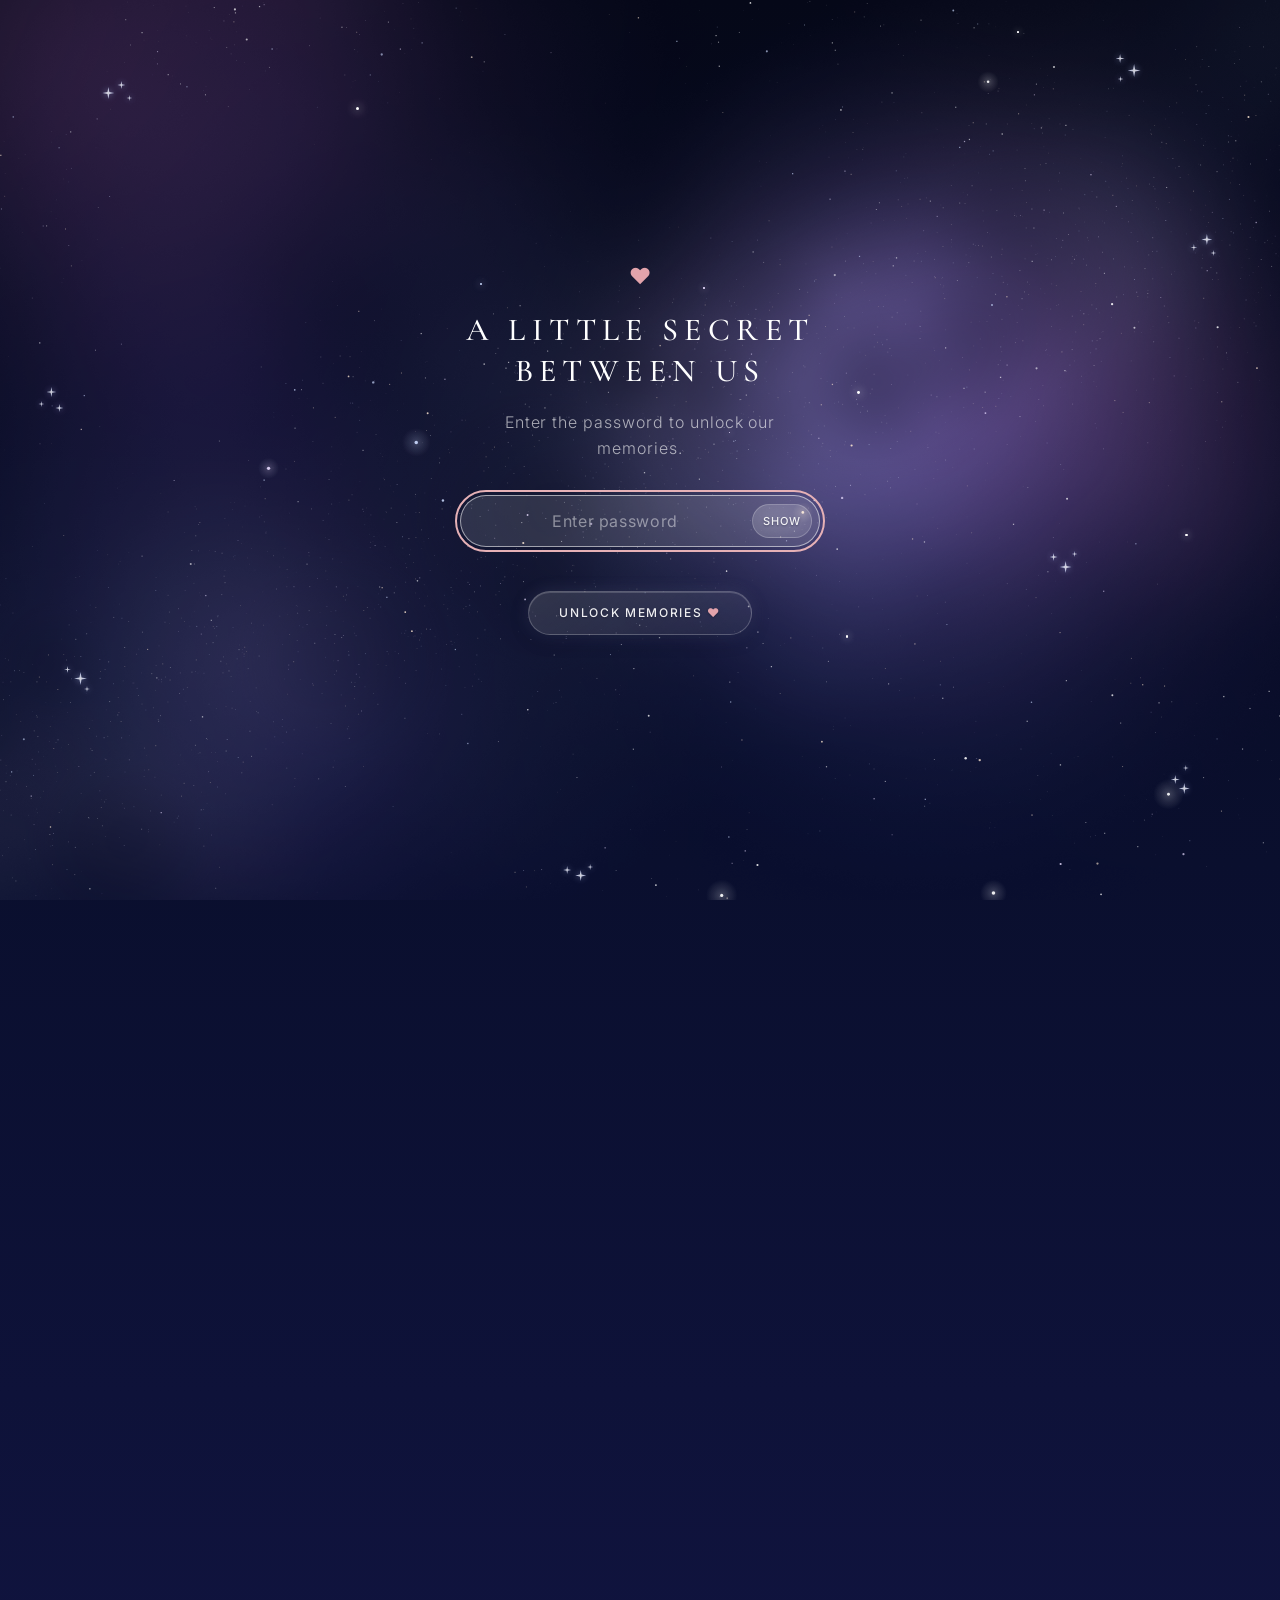
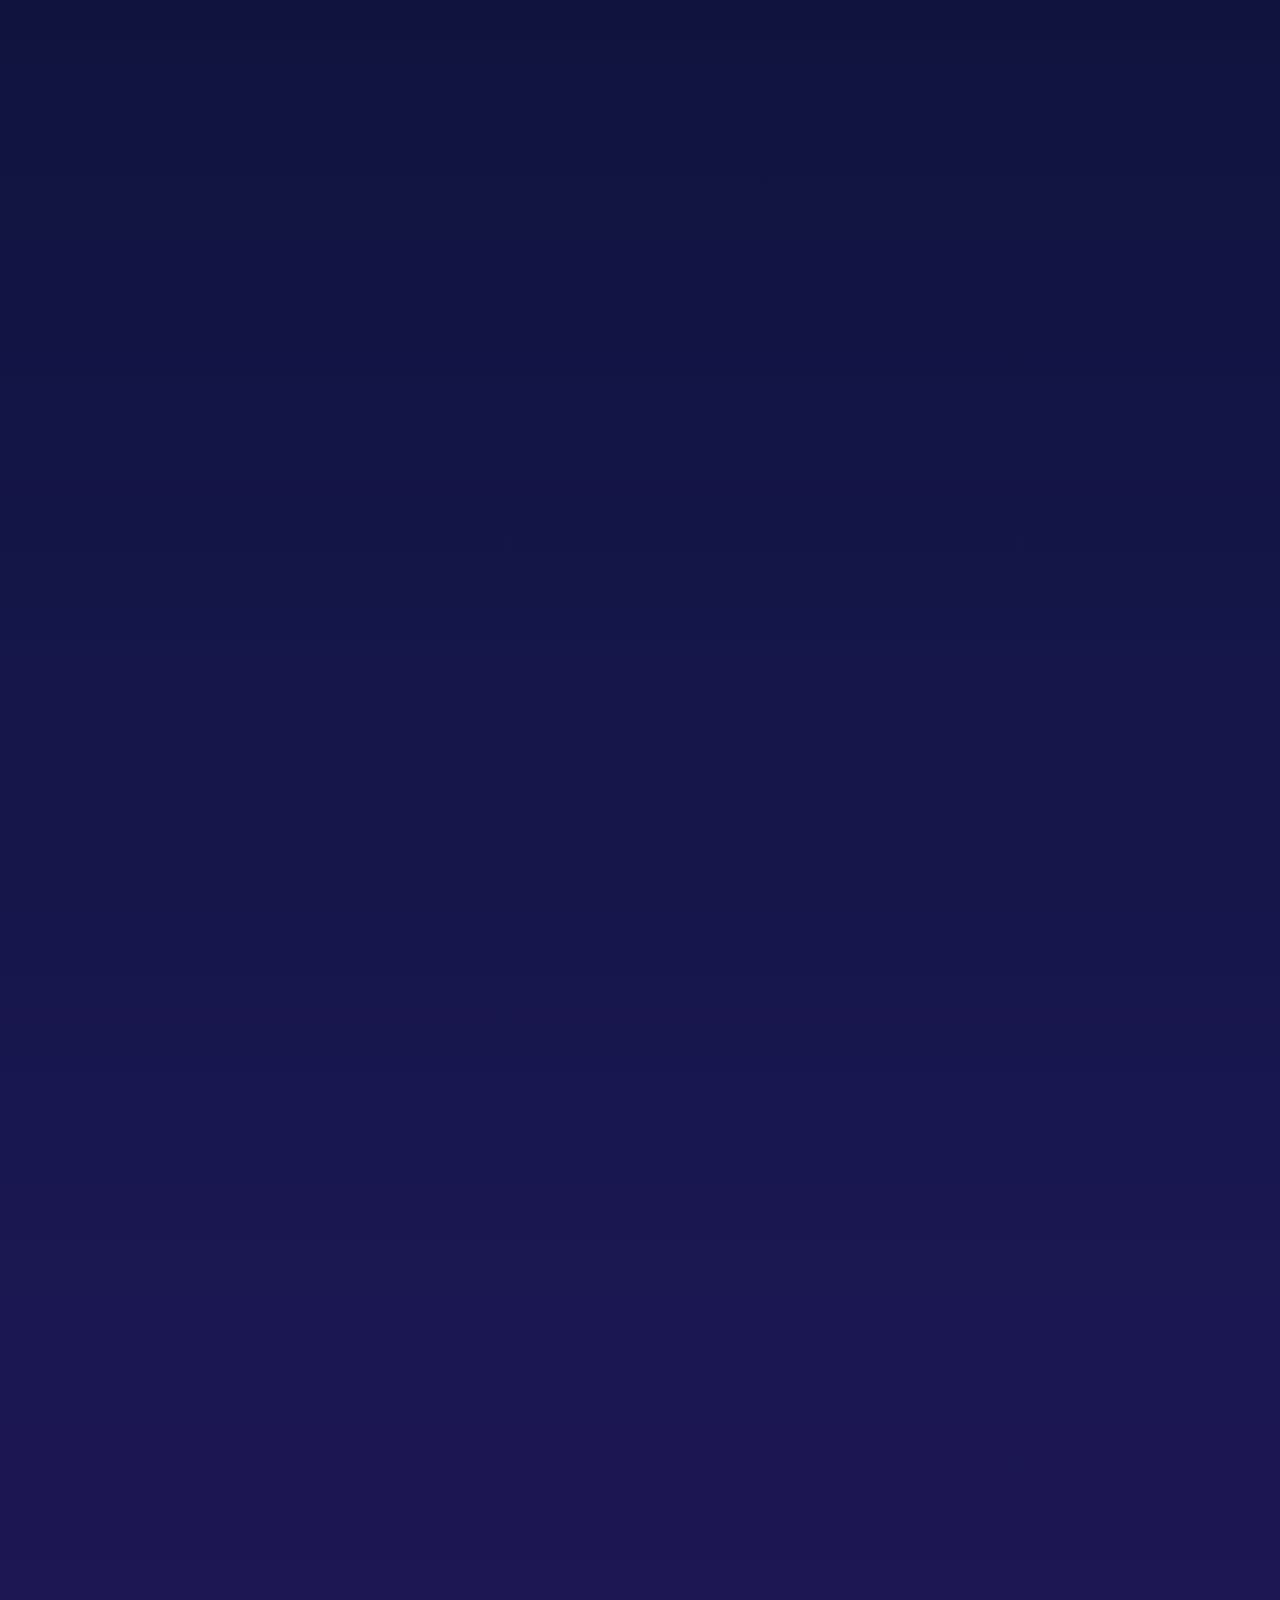
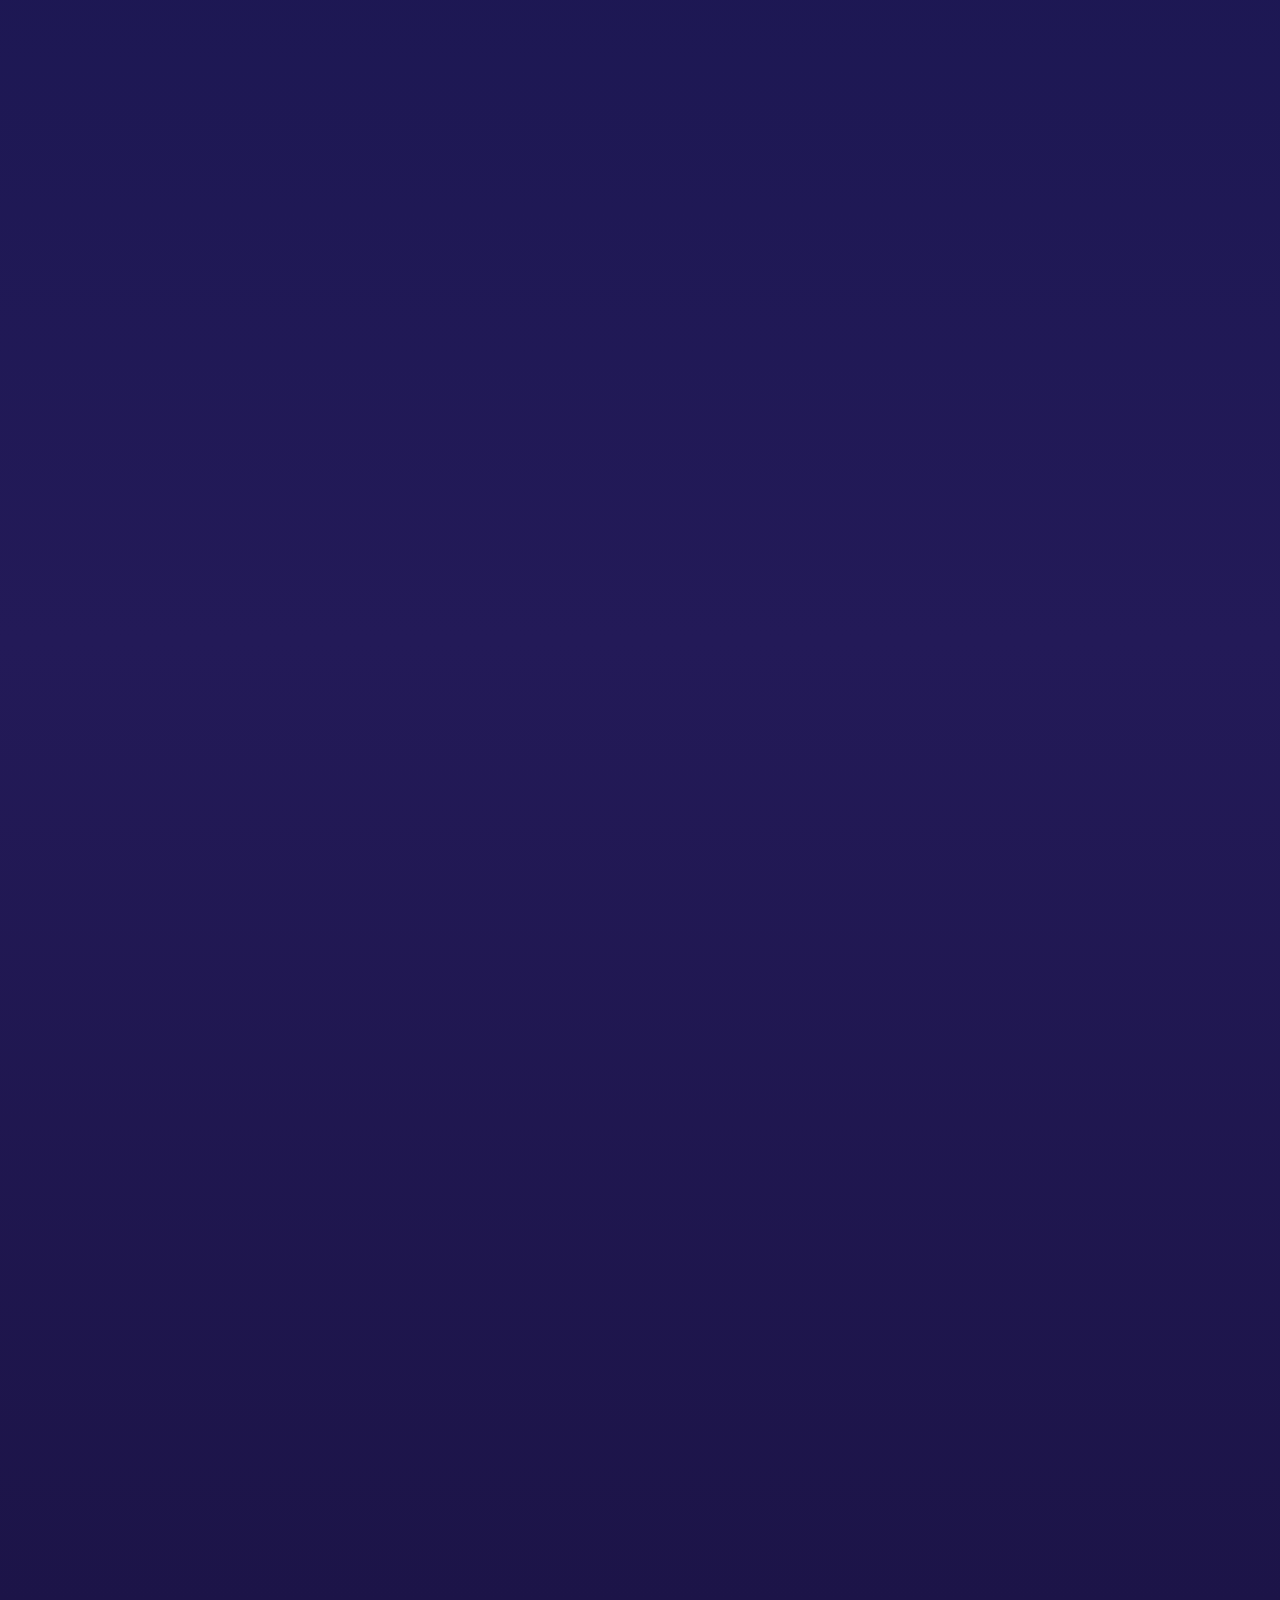
==== index.html @ a3898df2 "update touch" ====
﻿<!DOCTYPE html>
<html lang="en" class="no-scroll">
<head>
  <meta charset="UTF-8">
  <meta name="viewport" content="width=device-width, initial-scale=1.0, viewport-fit=cover">
  <meta name="theme-color" content="#101733">
  <script>
    // Decide before anything paints: a visitor who already unlocked in this browser session skips the gate.
    try { if (sessionStorage.getItem('birthdayUnlocked') !== 'true') document.documentElement.classList.add('locked'); }
    catch (e) { document.documentElement.classList.add('locked'); }
  </script>
  <title>For You, Pavithra</title>
  <link rel="icon" href="data:image/svg+xml,%3Csvg xmlns='http://www.w3.org/2000/svg' viewBox='0 0 32 32'%3E%3Ctext x='16' y='25' font-size='24' text-anchor='middle' fill='%23b5656b'%3E%E2%99%A5%3C/text%3E%3C/svg%3E">
  <link rel="preload" as="image" href="images/thumbs/Loader.jpg">
  <link rel="preconnect" href="https://fonts.googleapis.com">
  <link rel="preconnect" href="https://fonts.gstatic.com" crossorigin>
  <link rel="stylesheet" href="https://fonts.googleapis.com/css2?family=Cormorant+Garamond:wght@400;500;600&family=Inter:wght@300;400;500&display=swap">
  <link rel="stylesheet" href="css/style.css?v=20261008a">
  <noscript><style>.birthday-loader { display: none; } html.no-scroll { overflow: auto; }</style></noscript>
</head>
<body>

<div class="sky" aria-hidden="true"><canvas></canvas>
  <span class="sky-cluster" style="left:8%;top:9%;animation-delay:-0s"><i style="left:0px;top:6px;width:12px;height:12px;animation-delay:-0s"></i><i style="left:15px;top:0px;width:8px;height:8px;animation-delay:-3s"></i><i style="left:24px;top:14px;width:6px;height:6px;animation-delay:-6s"></i></span>
  <span class="sky-cluster" style="left:87%;top:6%;animation-delay:-3s"><i style="left:2px;top:0px;width:9px;height:9px;animation-delay:-3s"></i><i style="left:14px;top:10px;width:13px;height:13px;animation-delay:-6s"></i><i style="left:4px;top:22px;width:6px;height:6px;animation-delay:-9s"></i></span>
  <span class="sky-cluster" style="left:93%;top:26%;animation-delay:-5s"><i style="left:0px;top:10px;width:7px;height:7px;animation-delay:-5s"></i><i style="left:11px;top:0px;width:11px;height:11px;animation-delay:-8s"></i><i style="left:20px;top:16px;width:6px;height:6px;animation-delay:-11s"></i></span>
  <span class="sky-cluster" style="left:3%;top:43%;animation-delay:-2s"><i style="left:8px;top:0px;width:10px;height:10px;animation-delay:-2s"></i><i style="left:0px;top:14px;width:6px;height:6px;animation-delay:-5s"></i><i style="left:17px;top:17px;width:8px;height:8px;animation-delay:-8s"></i></span>
  <span class="sky-cluster" style="left:82%;top:61%;animation-delay:-6s"><i style="left:0px;top:4px;width:8px;height:8px;animation-delay:-6s"></i><i style="left:10px;top:12px;width:12px;height:12px;animation-delay:-9s"></i><i style="left:22px;top:2px;width:6px;height:6px;animation-delay:-12s"></i></span>
  <span class="sky-cluster" style="left:5%;top:74%;animation-delay:-4s"><i style="left:10px;top:6px;width:13px;height:13px;animation-delay:-4s"></i><i style="left:0px;top:0px;width:7px;height:7px;animation-delay:-7s"></i><i style="left:20px;top:20px;width:6px;height:6px;animation-delay:-10s"></i></span>
  <span class="sky-cluster" style="left:91%;top:85%;animation-delay:-1s"><i style="left:6px;top:10px;width:9px;height:9px;animation-delay:-1s"></i><i style="left:18px;top:0px;width:6px;height:6px;animation-delay:-4s"></i><i style="left:14px;top:18px;width:11px;height:11px;animation-delay:-7s"></i></span>
  <span class="sky-cluster" style="left:44%;top:96%;animation-delay:-7s"><i style="left:0px;top:2px;width:8px;height:8px;animation-delay:-7s"></i><i style="left:12px;top:6px;width:11px;height:11px;animation-delay:-10s"></i><i style="left:24px;top:0px;width:6px;height:6px;animation-delay:-13s"></i></span>
</div>

<div class="gate" id="gate">
  <form class="gate-form" id="gate-form" novalidate>
    <span class="heart gate-heart" aria-hidden="true">&#9829;</span>
    <h1>A little secret between us</h1>
    <p>Enter the password to unlock our memories.</p>
    <label class="gate-label" for="gate-input">Password</label>
    <div class="gate-field" id="gate-field">
      <input id="gate-input" type="password" placeholder="Enter password" autocomplete="off" autocapitalize="off" spellcheck="false" required>
      <button type="button" class="gate-toggle" id="gate-toggle" aria-pressed="false" aria-label="Show password">Show</button>
    </div>
    <p class="gate-error" id="gate-error" role="alert"></p>
    <button type="submit" class="gate-btn" id="gate-btn">Unlock Memories <span class="heart" aria-hidden="true">&#9829;</span></button>
  </form>
</div>

<div class="birthday-loader" aria-hidden="true">
  <div class="birthday-loader-stage">
    <img class="birthday-loader-image" src="images/thumbs/Loader.jpg" alt="" width="700" height="700" draggable="false">
    <svg class="birthday-loader-ring" viewBox="0 0 400 400" focusable="false">
      <defs>
        <path id="birthday-loader-circle" d="M 50,200 a 150,150 0 1,1 300,0 a 150,150 0 1,1 -300,0"/>
      </defs>
      <text class="birthday-loader-text">
        <textPath href="#birthday-loader-circle" textLength="934" lengthAdjust="spacing">GovindaRajan <tspan>&#9829;</tspan> Pavithra <tspan>&#9829;</tspan> GovindaRajan <tspan>&#9829;</tspan> Pavithra <tspan>&#9829;</tspan> </textPath>
      </text>
    </svg>
  </div>
</div>
<header class="hero">
  <span class="heart" aria-hidden="true">&#9829;</span>
  <h1>For you, Pavithra</h1>
  <p>A little collection of memories of you.</p>
  <a class="hero-btn" href="#gallery">View Memories</a>
</header>

<main id="gallery" class="gallery">
  <div class="gallery-intro">
    <h2>Memories <span class="heart" aria-hidden="true">&#9829;</span></h2>
    <p>A hundred little moments</p>
    <span class="gallery-count"><span id="gallery-count">100</span> memories</span>
    <div class="gallery-filter" role="group" aria-label="Show memories">
      <button type="button" class="filter-btn" data-filter="all" aria-pressed="true">All Memories</button>
      <button type="button" class="filter-btn" data-filter="fav" aria-pressed="false"><span class="heart" aria-hidden="true">&#9829;</span> Favorites (<span id="fav-count">0</span>)</button>
    </div>
  </div>
  <div id="photos"></div>
  <p class="gallery-empty" id="gallery-empty" hidden>No favorites yet. Tap the &#9825; on any photo to keep it here.</p>
  <p id="message" hidden></p>
</main>

<div class="complete" id="complete" aria-label="All memories seen" hidden><span id="complete-count">100</span> <i aria-hidden="true">/</i> <span id="complete-total">100</span></div>

<section class="closing" id="closing" hidden>
  <p class="closing-big">That's <span id="total-count">100</span> memories.</p>
  <p class="closing-soft">But honestly&hellip;</p>
  <p class="closing-text">These are only <span id="total-count-2">100</span> moments out of countless reasons why you mean so much to me.</p>
  <p class="closing-heart heart" aria-hidden="true">&#9829;</p>
  <p class="closing-wish">Happy 20th Birthday, Pavithra.</p>
  <p class="closing-sign">&mdash; Govind</p>
</section>

<div id="lightbox" role="dialog" aria-modal="true" aria-label="Photo viewer" hidden>
  <button type="button" class="lb-btn lb-close" id="lb-close" aria-label="Close viewer">&times;</button>
  <button type="button" class="lb-btn lb-fav" id="lb-fav" aria-pressed="false" aria-label="Add to favorites">&#9825;</button>

  <div class="lb-stage" id="lb-stage">
    <div class="lb-frame" id="lb-frame"><img id="lb-img" alt="" draggable="false"></div>
  </div>
  <div class="lb-bottom">
    <p class="lb-caption" id="lb-caption" hidden></p>
    <div class="lb-ratios glass" id="lb-ratios" role="group" aria-label="Crop shape"></div>
    <div class="lb-bar glass">
      <button type="button" class="lb-nav" id="lb-prev" aria-label="Previous photo">&#8249;</button>
      <p class="lb-count" id="lb-count" aria-live="polite"></p>
      <button type="button" class="lb-nav" id="lb-next" aria-label="Next photo">&#8250;</button>
    </div>
  </div>
</div>

<script src="js/sky.js?v=20261008a"></script>
<script src="js/gate.js?v=20261008a"></script>
<script src="js/script.js?v=20261008a"></script>
<script src="js/ripple.js?v=20261009a"></script>
</body>
</html>
---- css/style.css ----
:root {
  --bg: #faf7f2;
  --paper: #fffdf9;
  --sand: #f5efe8;
  --ink: #2b2623;
  --soft: #6f655d;
  --rose: #b5656b;
  --placeholder: #ebe4da;
  --glass: rgba(255, 255, 255, 0.06);
  --glass-edge: rgba(255, 255, 255, 0.13);
  --blur: 20px;
  --serif: 'Cormorant Garamond', 'Iowan Old Style', Georgia, serif;
  --sans: 'Inter', system-ui, -apple-system, 'Segoe UI', Roboto, sans-serif;
  --pad: 20px;
}

html {
  min-height: 100%;
  overflow-y: scroll; /* always reserve the scrollbar so the layout width never jumps */
  scroll-behavior: smooth;
}

/* Night sky: the page itself runs from deep navy through indigo into dark purple, top to bottom,
   slightly lighter around the gallery. The body background is passed to the page canvas, so it
   spans the whole scroll height, however long the page grows, and nothing covers it. The stars and nebulae are drawn by js/sky.js onto .sky, fixed behind it all. */
body {
  margin: 0;
  min-height: 100vh;
  background: linear-gradient(180deg,
    #050818 0%, #0a0f2e 18%, #121544 40%, #1b1752 62%,
    #231a58 80%, #1c1448 100%);
  color: var(--ink);
  font-family: var(--sans);
}

.sky {
  position: fixed;
  top: 0;
  left: 0;
  z-index: -1;
  overflow: hidden;
  pointer-events: none;
}

.sky canvas {
  display: block;
}

/* the few stars that twinkle: a slow, small change in brightness, never a flash */
.sky-twinkle {
  position: absolute;
  border-radius: 50%;
  animation: twinkle 7s ease-in-out infinite alternate;
}

@keyframes twinkle {
  from { opacity: 0.55; }
  to { opacity: 1; }
}
/* every text block sits straight on the night sky, so its text is light */
.hero,
.gallery-intro,
.closing,
.gate {
  --ink: #fff;
  --soft: rgba(255, 255, 255, 0.72);
  --rose: #e2a3ab;
}

.heart {
  color: var(--rose);
}

/* Frosted glass is only for small controls on the dark photo viewer. */
.glass {
  background:
    linear-gradient(135deg, rgba(255, 255, 255, 0.10), rgba(255, 255, 255, 0.02)),
    var(--glass);
  border: 1px solid var(--glass-edge);
  -webkit-backdrop-filter: blur(var(--blur)) saturate(130%);
  backdrop-filter: blur(var(--blur)) saturate(130%);
  box-shadow: 0 8px 40px rgba(0, 0, 0, 0.25), inset 0 1px 0 rgba(255, 255, 255, 0.08);
}

/* ---- opening ---- */
.hero {
  box-sizing: border-box;
  min-height: 62vh;
  min-height: 62svh;
  padding: 72px 24px 40px;
  display: flex;
  flex-direction: column;
  align-items: center;
  justify-content: center;
  text-align: center;
  animation: rise 0.9s ease both;
}

.hero .heart {
  font-size: 22px;
  line-height: 1;
  margin-bottom: 22px;
}

.hero h1 {
  margin: 0;
  font: 500 clamp(26px, 6vw, 40px)/1.2 var(--serif);
  letter-spacing: 0.26em;
  text-transform: uppercase;
  color: var(--ink);
}

.hero p {
  margin: 20px 0 0;
  font: 300 clamp(14px, 3.8vw, 17px)/1.6 var(--sans);
  letter-spacing: 0.08em;
  color: rgba(255, 255, 255, 0.62);
}

/* the one small frosted element here */
.hero-btn {
  margin-top: 34px;
  padding: 13px 26px;
  border: 1px solid rgba(255, 255, 255, 0.28);
  border-radius: 999px;
  background: rgba(255, 255, 255, 0.10);
  -webkit-backdrop-filter: blur(10px);
  backdrop-filter: blur(10px);
  box-shadow: 0 4px 20px rgba(5, 8, 30, 0.3), inset 0 1px 0 rgba(255, 255, 255, 0.12);
  color: #fff;
  font: 500 12px/1 var(--sans);
  letter-spacing: 0.14em;
  text-transform: uppercase;
  text-decoration: none;
  transition: background 0.3s, border-color 0.3s;
}

.hero-btn:hover {
  background: rgba(255, 255, 255, 0.2);
  border-color: rgba(255, 255, 255, 0.5);
}

.hero-btn:focus-visible {
  outline: 2px solid #e6b1b6;
  outline-offset: 3px;
}

/* ---- gallery ---- */
.gallery {
  max-width: 1560px;
  margin: 0 auto;
  padding: 0 var(--pad) 24px;
}

.gallery-intro {
  margin: 0 auto 30px;
  padding: 36px 0 0;
  text-align: center;
}

.gallery-intro h2 {
  margin: 0;
  font: 500 clamp(24px, 5.4vw, 32px)/1.2 var(--serif);
  letter-spacing: 0.22em;
  text-transform: uppercase;
  color: var(--ink);
}

.gallery-intro p {
  margin: 10px 0 0;
  font: 300 15px/1.5 var(--sans);
  letter-spacing: 0.06em;
  color: var(--soft);
}

.gallery-count {
  display: block;
  margin-top: 12px;
  font: 400 11px/1 var(--sans);
  letter-spacing: 0.18em;
  text-transform: uppercase;
  color: rgba(255, 255, 255, 0.5);
}

/* Items are positioned by the script so every row fills the full width: no gaps. */
#photos {
  position: relative;
}

.item {
  position: absolute;
  overflow: hidden;
  border-radius: 12px;
  background: var(--placeholder);
  box-shadow: 0 6px 22px rgba(8, 8, 30, 0.28);
  cursor: grab;
  user-select: none;
  -webkit-user-select: none;
}

.ready .item {
  transition: left 0.3s ease, top 0.3s ease, width 0.3s ease, height 0.3s ease;
}

.item img {
  display: block;
  width: 100%;
  height: 100%;
  object-fit: cover;
  pointer-events: none;
  -webkit-user-drag: none;
  transition: transform 0.6s ease, filter 0.4s ease;
}

.item:focus-visible {
  outline: 2px solid var(--rose);
  outline-offset: -2px;
  z-index: 2;
}

/* desktop only: a small zoom, a touch more brightness, and a small glass "open" mark */
@media (hover: hover) {
  .item:hover img {
    transform: scale(1.02);
    filter: brightness(1.05);
  }

  .item::after {
    content: '';
    position: absolute;
    inset: 0;
    background: linear-gradient(180deg, rgba(255, 255, 255, 0.04), rgba(40, 25, 20, 0.14));
    opacity: 0;
    pointer-events: none;
    transition: opacity 0.35s ease;
  }

  .item::before {
    content: '';
    position: absolute;
    top: 50%;
    left: 50%;
    z-index: 1;
    width: 44px;
    height: 44px;
    margin: -22px 0 0 -22px;
    border: 1px solid rgba(255, 255, 255, 0.4);
    border-radius: 50%;
    background:
      linear-gradient(#fff, #fff) center / 14px 1.5px no-repeat,
      linear-gradient(#fff, #fff) center / 1.5px 14px no-repeat,
      rgba(255, 255, 255, 0.16);
    -webkit-backdrop-filter: blur(8px);
    backdrop-filter: blur(8px);
    opacity: 0;
    transform: scale(0.9);
    pointer-events: none;
    transition: opacity 0.35s ease, transform 0.35s ease;
  }

  .item:hover::after {
    opacity: 1;
  }

  .item:hover::before {
    opacity: 1;
    transform: none;
  }

  .item.dragging img {
    transform: none;
  }

  .item.dragging::before,
  .item.dragging::after {
    opacity: 0;
  }
}

.ready .item.dragging,
.item.dragging {
  cursor: grabbing;
  z-index: 10;
  opacity: 0.9;
  box-shadow: 0 12px 30px rgba(60, 40, 30, 0.35);
  transition: none;
}

/* ---- viewer (stays dark: photos look best against it) ---- */
#lightbox {
  position: fixed;
  inset: 0;
  z-index: 100;
  display: flex;
  flex-direction: column;
  background: rgba(5, 5, 8, 0.94);
  -webkit-backdrop-filter: blur(10px);
  backdrop-filter: blur(10px);
  color: #f3eee8;
  overscroll-behavior: contain;
  touch-action: pan-y;
  animation: fade 0.3s ease;
}

#lightbox[hidden] {
  display: none;
}

.lb-stage {
  --side: 12px;
  flex: 1;
  min-height: 0;
  margin: 64px var(--side) 6px;
  display: flex;
  align-items: center;
  justify-content: center;
}

.lb-frame {
  flex: none;
  overflow: hidden;
  border-radius: 10px;
  box-shadow: 0 20px 70px rgba(0, 0, 0, 0.6);
  visibility: hidden;
  opacity: 0;
}

.lb-frame.in {
  opacity: 1;
  animation: fade 0.3s ease;
}

.lb-frame img {
  display: block;
  width: 100%;
  height: 100%;
  object-fit: cover;
  object-position: 50% 35%; /* faces are usually in the upper part of the photo */
  user-select: none;
  -webkit-user-select: none;
  -webkit-user-drag: none;
}

.lb-btn {
  position: absolute;
  display: flex;
  align-items: center;
  justify-content: center;
  width: 44px;
  height: 44px;
  padding: 0 0 4px;
  border: 1px solid rgba(255, 255, 255, 0.14);
  border-radius: 50%;
  background: rgba(255, 255, 255, 0.07);
  -webkit-backdrop-filter: blur(var(--blur));
  backdrop-filter: blur(var(--blur));
  box-shadow: inset 0 1px 0 rgba(255, 255, 255, 0.08);
  color: #fff;
  font: 300 28px/1 var(--sans);
  cursor: pointer;
  transition: background 0.25s;
}

.lb-btn:hover {
  background: rgba(255, 255, 255, 0.16);
}

.lb-close {
  top: 12px;
  right: 12px;
  z-index: 2;
}

.lb-bottom {
  flex: none;
  display: flex;
  flex-direction: column;
  align-items: center;
  gap: 10px;
  padding: 6px 12px calc(14px + env(safe-area-inset-bottom));
  text-align: center;
}

.lb-caption {
  margin: 0;
  max-width: 34em;
  font: 300 15px/1.6 var(--sans);
  letter-spacing: 0.03em;
  color: #e6ddd3;
}

/* floating pills: crop shapes, and previous / counter / next */
.lb-ratios,
.lb-bar {
  border-radius: 999px;
  background-color: rgba(255, 255, 255, 0.07);
  border-color: rgba(255, 255, 255, 0.14);
  box-shadow: 0 8px 30px rgba(0, 0, 0, 0.35), inset 0 1px 0 rgba(255, 255, 255, 0.08);
}

.lb-ratios {
  display: flex;
  gap: 4px;
  max-width: 100%;
  box-sizing: border-box;
  padding: 4px;
  overflow-x: auto;
  scrollbar-width: none;
}

.lb-ratios::-webkit-scrollbar {
  display: none;
}

.lb-ratios button {
  flex: none;
  min-height: 34px;
  padding: 0 14px;
  border: 0;
  border-radius: 999px;
  background: transparent;
  color: rgba(255, 255, 255, 0.65);
  font: 500 12px/1 var(--sans);
  letter-spacing: 0.04em;
  cursor: pointer;
  transition: background 0.25s, color 0.25s;
}

.lb-ratios button:hover {
  color: #fff;
}

.lb-ratios button[aria-pressed="true"] {
  background: rgba(255, 255, 255, 0.16);
  box-shadow: inset 0 0 0 1px rgba(255, 220, 224, 0.28);
  color: #fff;
}

.lb-bar {
  display: flex;
  align-items: center;
  gap: 4px;
  padding: 4px;
}

.lb-bar .lb-nav {
  width: 44px;
  height: 44px;
  padding: 0 0 3px;
  border: 0;
  border-radius: 50%;
  background: transparent;
  color: #fff;
  font: 300 28px/1 var(--sans);
  cursor: pointer;
  transition: background 0.25s;
}

.lb-bar .lb-nav:hover {
  background: rgba(255, 255, 255, 0.14);
}

.lb-count {
  min-width: 11em;
  margin: 0;
  font: 400 12px/1 var(--sans);
  letter-spacing: 0.1em;
  text-align: center;
  color: rgba(255, 255, 255, 0.75);
}

.lb-count::after {
  content: ' \2665';
  color: #c98187;
}

.lb-btn:focus-visible,
.lb-nav:focus-visible,
.lb-ratios button:focus-visible {
  outline: 2px solid #d99aa0;
  outline-offset: 2px;
}

@media (min-width: 701px) {
  .lb-stage {
    --side: 48px;
    margin-top: 72px;
  }
}

.no-scroll {
  overflow: hidden;
}

/* ---- ending: just type on the page, with plenty of room ---- */
.closing {
  box-sizing: border-box;
  max-width: 600px;
  margin: 0 auto;
  padding: 130px 24px 150px;
  text-align: center;
  opacity: 0;
  transform: translateY(12px);
  transition: opacity 1.1s ease, transform 1.1s ease;
}

.closing[hidden] {
  display: none;
}

.closing.in {
  opacity: 1;
  transform: none;
}

.closing p {
  margin: 0 auto;
}

.closing-big {
  font: 500 clamp(30px, 7vw, 44px)/1.25 var(--serif);
  color: var(--ink);
}

.closing-soft {
  margin-top: 26px !important;
  font: 300 15px/1.5 var(--sans);
  letter-spacing: 0.08em;
  color: rgba(255, 255, 255, 0.62);
}

.closing-text {
  max-width: 25em;
  margin-top: 12px !important;
  font: 300 clamp(14px, 3.8vw, 17px)/1.75 var(--sans);
  letter-spacing: 0.06em;
  color: rgba(255, 255, 255, 0.62);
}

.closing-heart {
  margin-top: 48px !important;
  font-size: 20px;
  line-height: 1;
}

.closing-wish {
  margin-top: 20px !important;
  font: 500 clamp(24px, 5.6vw, 32px)/1.4 var(--serif);
  color: var(--ink);
}

.closing-sign {
  margin-top: 14px !important;
  font: 500 22px/1.4 var(--serif);
  letter-spacing: 0.04em;
  color: var(--soft);
}

#message {
  margin: 0 0 12px;
  padding: 12px 16px;
  border-radius: 12px;
  background: #fff;
  color: #a4444f;
  font: 400 14px/1.5 var(--sans);
}

/* ---- opening loader: a small emblem over a soft, blurred copy of its own photo ---- */
.birthday-loader {
  --stage: min(72vw, 290px);
  position: fixed;
  inset: 0;
  z-index: 1000;
  display: flex;
  align-items: center;
  justify-content: center;
  overflow: hidden;
  background: #f3e9df;
  transition: opacity 0.6s ease, transform 0.6s ease;
}

.birthday-loader::before {
  content: '';
  position: absolute;
  inset: -12%;
  background: url('../images/thumbs/Loader.jpg') center / cover;
  filter: blur(38px) sepia(0.45) saturate(1.1);
}

.birthday-loader::after {
  content: '';
  position: absolute;
  inset: 0;
  background:
    radial-gradient(60vmin 60vmin at 50% 50%, rgba(255, 253, 249, 0.55), transparent 75%),
    rgba(250, 242, 232, 0.72);
}

.birthday-loader-hidden {
  opacity: 0;
  transform: scale(1.03);
  pointer-events: none;
}

.birthday-loader-stage {
  position: relative;
  z-index: 1;
  width: var(--stage);
  height: var(--stage);
  animation: fade 0.5s ease both;
}

/* the photo is untouched; the frame is a pair of translucent rings around it */
.birthday-loader-image {
  position: absolute;
  top: 50%;
  left: 50%;
  width: 58%;
  height: 58%;
  transform: translate(-50%, -50%);
  object-fit: cover;
  border-radius: 50%;
  box-shadow:
    0 0 0 4px rgba(255, 255, 255, 0.45),
    0 0 0 5px rgba(255, 255, 255, 0.8),
    0 10px 36px rgba(90, 55, 40, 0.28);
}

.birthday-loader-ring {
  position: absolute;
  inset: 0;
  width: 100%;
  height: 100%;
  overflow: visible;
  animation: loader-spin 6s linear infinite;
}

.birthday-loader-text {
  fill: #3a2f2c;
  font: 500 30px var(--serif);
  letter-spacing: 0.02em;
}

.birthday-loader-text tspan {
  fill: #b5656b;
}

/* ---- password gate: type on the same night sky, with just a glass input and button ---- */
.gate {
  display: none;
}

html.locked .gate {
  position: fixed;
  inset: 0;
  z-index: 1100;
  display: flex;
  align-items: center;
  justify-content: center;
  box-sizing: border-box;
  padding: 24px;
  overflow-y: auto;
  animation: fade 0.8s ease both;
  transition: opacity 0.55s ease;
}

.gate.gate-leaving {
  opacity: 0;
  pointer-events: none;
}

/* until it is unlocked the page is only a backdrop: nothing visible, nothing clickable, no loader yet */
html.locked body > :not(.sky):not(.gate):not(script) {
  visibility: hidden;
}

html.locked .birthday-loader {
  display: none;
}

.gate-form {
  width: min(100%, 360px);
  margin: auto;
  display: flex;
  flex-direction: column;
  align-items: center;
  text-align: center;
}

.gate-heart {
  font-size: 22px;
  line-height: 1;
  margin-bottom: 22px;
}

.gate h1 {
  margin: 0;
  font: 500 clamp(22px, 5.6vw, 32px)/1.3 var(--serif);
  letter-spacing: 0.22em;
  text-transform: uppercase;
  color: #fff;
}

.gate-form > p:not(.gate-error) {
  margin: 18px 0 0;
  font: 300 clamp(14px, 3.8vw, 16px)/1.6 var(--sans);
  letter-spacing: 0.06em;
  color: rgba(255, 255, 255, 0.62);
}

.gate-label {
  position: absolute;
  width: 1px;
  height: 1px;
  overflow: hidden;
  clip: rect(0 0 0 0);
  white-space: nowrap;
}

.gate-field {
  position: relative;
  width: 100%;
  margin-top: 34px;
}

.gate-field input {
  box-sizing: border-box;
  width: 100%;
  height: 52px;
  padding: 0 74px 0 24px;
  border: 1px solid rgba(255, 255, 255, 0.24);
  border-radius: 999px;
  background: rgba(255, 255, 255, 0.08);
  -webkit-backdrop-filter: blur(10px);
  backdrop-filter: blur(10px);
  color: #fff;
  font: 400 16px/1 var(--sans); /* 16px: stops iPhones zooming in on focus */
  letter-spacing: 0.12em;
  text-align: center;
  transition: border-color 0.3s, background 0.3s;
}

.gate-field input::placeholder {
  color: rgba(255, 255, 255, 0.45);
  letter-spacing: 0.04em;
}

.gate-field input:focus {
  outline: none;
  border-color: rgba(255, 255, 255, 0.55);
  background: rgba(255, 255, 255, 0.12);
}

.gate-field input:focus-visible {
  outline: 2px solid #e6b1b6;
  outline-offset: 3px;
}

.gate-toggle {
  position: absolute;
  top: 50%;
  right: 8px;
  transform: translateY(-50%);
  min-width: 52px;
  height: 36px;
  padding: 0 10px;
  border: 0;
  border-radius: 999px;
  background: transparent;
  color: rgba(255, 255, 255, 0.6);
  font: 500 11px/1 var(--sans);
  letter-spacing: 0.1em;
  text-transform: uppercase;
  cursor: pointer;
}

.gate-toggle:hover {
  color: #fff;
}

.gate-toggle:focus-visible,
.gate-btn:focus-visible {
  outline: 2px solid #e6b1b6;
  outline-offset: 2px;
}

.gate-error {
  min-height: 22px;
  margin: 14px 0 0;
  font: 300 14px/1.5 var(--sans);
  letter-spacing: 0.04em;
  color: #f0b4b8;
}

.gate-btn {
  margin-top: 8px;
  padding: 14px 28px;
  border: 1px solid rgba(255, 255, 255, 0.28);
  border-radius: 999px;
  background: rgba(255, 255, 255, 0.10);
  -webkit-backdrop-filter: blur(10px);
  backdrop-filter: blur(10px);
  box-shadow: 0 4px 20px rgba(5, 8, 30, 0.3), inset 0 1px 0 rgba(255, 255, 255, 0.12);
  color: #fff;
  font: 500 12px/1 var(--sans);
  letter-spacing: 0.14em;
  text-transform: uppercase;
  cursor: pointer;
  transition: background 0.3s, border-color 0.3s, opacity 0.3s;
}

.gate-btn:hover:not(:disabled) {
  background: rgba(255, 255, 255, 0.2);
  border-color: rgba(255, 255, 255, 0.5);
}

.gate-btn:disabled,
.gate-field input:disabled {
  opacity: 0.6;
  cursor: default;
}

.gate-shake {
  animation: gate-shake 0.4s ease;
}

@keyframes gate-shake {
  20% { transform: translateX(-5px); }
  40% { transform: translateX(5px); }
  60% { transform: translateX(-3px); }
  80% { transform: translateX(3px); }
}

@keyframes loader-spin {
  to { transform: rotate(360deg); }
}

@keyframes fade {
  from { opacity: 0; }
  to { opacity: 1; }
}

@keyframes rise {
  from { opacity: 0; transform: translateY(8px); }
  to { opacity: 1; transform: none; }
}

/* ---- favorites ---- */
.item[hidden] {
  display: none;
}

.fav {
  position: absolute;
  top: 8px;
  right: 8px;
  z-index: 2;
  display: flex;
  align-items: center;
  justify-content: center;
  width: min(34px, 32%); /* never more than a third of a (narrow) tile */
  aspect-ratio: 1;
  padding: 0 0 1px;
  border: 1px solid rgba(255, 255, 255, 0.28);
  border-radius: 50%;
  background: rgba(12, 10, 34, 0.38);
  color: rgba(255, 255, 255, 0.88);
  font: 400 18px/1 var(--sans);
  cursor: pointer;
  transition: background 0.25s, color 0.25s, border-color 0.25s, transform 0.25s;
}

.fav::before { /* a roomier tap area than the visible circle, for thumbs */
  content: '';
  position: absolute;
  inset: -5px; /* the tiles are only 4px apart on phones, so no wider than this */
}

.fav:hover {
  background: rgba(12, 10, 34, 0.6);
  transform: scale(1.08);
}

.fav.on {
  border-color: rgba(240, 138, 155, 0.55);
  color: #f08a9b;
}

.fav:focus-visible,
.filter-btn:focus-visible {
  outline: 2px solid #e6b1b6;
  outline-offset: 2px;
}

.fav.pop {
  animation: heart-pop 0.38s ease;
}

@keyframes heart-pop {
  40% { transform: scale(1.3); }
  100% { transform: scale(1); }
}

.lb-fav {
  top: 12px;
  left: 12px;
  z-index: 2;
  padding: 0 0 2px;
  font-size: 22px;
}

.lb-fav.on {
  color: #f08a9b;
  border-color: rgba(240, 138, 155, 0.5);
}

.gallery-filter {
  display: flex;
  flex-wrap: wrap;
  justify-content: center;
  gap: 8px;
  margin-top: 22px;
}

.filter-btn {
  min-height: 36px;
  padding: 0 16px;
  border: 1px solid rgba(255, 255, 255, 0.2);
  border-radius: 999px;
  background: rgba(255, 255, 255, 0.05);
  color: rgba(255, 255, 255, 0.7);
  font: 500 11px/1 var(--sans);
  letter-spacing: 0.12em;
  text-transform: uppercase;
  cursor: pointer;
  transition: background 0.25s, color 0.25s, border-color 0.25s;
}

.filter-btn:hover {
  color: #fff;
  border-color: rgba(255, 255, 255, 0.4);
}

.filter-btn[aria-pressed="true"] {
  background: rgba(255, 255, 255, 0.16);
  border-color: rgba(255, 255, 255, 0.45);
  color: #fff;
}

.gallery-empty {
  margin: 0;
  padding: 36px 16px 60px;
  text-align: center;
  font: 300 15px/1.6 var(--sans);
  letter-spacing: 0.05em;
  color: rgba(255, 255, 255, 0.62);
}

#photos.refilter {
  animation: fade 0.45s ease;
}
/* ---- ?edit mode bar (only ever created when the address has ?edit) ---- */
.edit-bar {
  position: fixed;
  left: 12px;
  bottom: 12px;
  z-index: 60;
  display: flex;
  align-items: center;
  gap: 6px;
  padding: 5px 6px 5px 14px;
  border: 1px solid rgba(255, 255, 255, 0.2);
  border-radius: 999px;
  background: rgba(12, 10, 34, 0.72);
  -webkit-backdrop-filter: blur(12px);
  backdrop-filter: blur(12px);
  color: rgba(255, 255, 255, 0.7);
  font: 500 11px/1 var(--sans);
  letter-spacing: 0.08em;
  text-transform: uppercase;
}

.edit-bar button {
  min-height: 32px;
  padding: 0 12px;
  border: 0;
  border-radius: 999px;
  background: rgba(255, 255, 255, 0.14);
  color: #fff;
  font: inherit;
  letter-spacing: inherit;
  text-transform: inherit;
  cursor: pointer;
}

.edit-bar button:hover {
  background: rgba(255, 255, 255, 0.26);
}
/* ---- phones: lighter blur, tighter spacing ---- */
@media (max-width: 700px) {
  .fav {
    top: 6px;
    right: 6px;
    width: min(30px, 32%);
    font-size: 16px;
  }

  :root {
    --pad: 8px;
    --blur: 12px;
  }

  .hero {
    padding: 56px 22px 32px;
  }

  .birthday-loader {
    --stage: min(70vw, 250px);
  }

  .item {
    border-radius: 10px;
  }

  #lightbox {
    -webkit-backdrop-filter: none;
    backdrop-filter: none;
  }

  .lb-count {
    min-width: 9.5em;
    font-size: 11px;
  }
}

/* phone held sideways: put the viewer controls side by side so the photo gets the height */
@media (max-height: 500px) and (orientation: landscape) {
  .hero {
    min-height: 0;
    padding: 40px 24px 28px;
  }

  .lb-stage {
    margin-top: 10px;
  }

  .lb-bottom {
    flex-direction: row;
    flex-wrap: wrap;
    justify-content: center;
    gap: 8px 12px;
    padding-bottom: calc(8px + env(safe-area-inset-bottom));
  }

  .lb-caption {
    flex-basis: 100%;
  }

  .lb-bar .lb-nav {
    width: 38px;
    height: 38px;
  }

  .lb-ratios button {
    min-height: 30px;
  }
}

@media (prefers-reduced-motion: reduce) {
  html { scroll-behavior: auto; }
  .birthday-loader-ring,
  .sky-twinkle { animation: none; }
  *, *::before, *::after {
    animation-duration: 0.01ms !important;
    transition-duration: 0.01ms !important;
  }
}

/* ================= Glass controls: one shared look for every button =================
   Translucent fill, light blur, hairline edge, soft shadow. Only controls are glass. */
:root {
  --g-fill: linear-gradient(145deg, rgba(255, 255, 255, 0.14), rgba(255, 255, 255, 0.05));
  --g-fill-hover: linear-gradient(145deg, rgba(255, 255, 255, 0.2), rgba(255, 255, 255, 0.08));
  --g-fill-on: linear-gradient(145deg, rgba(255, 255, 255, 0.28), rgba(255, 255, 255, 0.13));
  --g-edge: rgba(255, 255, 255, 0.22);
  --g-edge-on: rgba(255, 255, 255, 0.5);
  --g-shadow: 0 4px 18px rgba(5, 8, 30, 0.28), inset 0 1px 0 rgba(255, 255, 255, 0.16);
  --g-glow: 0 0 18px rgba(190, 200, 255, 0.14);
  --g-ease: 0.28s cubic-bezier(0.22, 0.61, 0.36, 1);
}

.hero-btn,
.gate-btn,
.filter-btn,
.lb-btn,
.fav,
.lb-ratios button,
.lb-bar .lb-nav,
.gate-toggle,
.edit-bar button {
  background: var(--g-fill);
  border: 1px solid var(--g-edge);
  -webkit-backdrop-filter: blur(12px) saturate(140%);
  backdrop-filter: blur(12px) saturate(140%);
  box-shadow: var(--g-shadow), var(--g-glow);
  color: rgba(255, 255, 255, 0.92);
  text-shadow: 0 1px 2px rgba(5, 8, 30, 0.35);
  -webkit-tap-highlight-color: transparent;
  touch-action: manipulation;
  transition: background var(--g-ease), border-color var(--g-ease), box-shadow var(--g-ease),
    color var(--g-ease), transform 0.18s ease, opacity var(--g-ease);
}

/* the crop group and prev/next bar are just holders now: the buttons inside carry the glass */
.lb-ratios.glass,
.lb-bar.glass {
  background: none;
  border-color: transparent;
  -webkit-backdrop-filter: none;
  backdrop-filter: none;
  box-shadow: none;
}

.lb-ratios { gap: 6px; padding: 6px 4px 8px; }
.lb-bar { gap: 10px; }
.lb-bar .lb-nav { width: 46px; height: 46px; border-radius: 50%; }
.lb-ratios button { min-height: 38px; padding: 0 16px; }
.filter-btn { min-height: 40px; padding: 0 20px; color: rgba(255, 255, 255, 0.82); }
.gate-toggle { height: 34px; box-shadow: none; }
.fav { background: linear-gradient(145deg, rgba(255, 255, 255, 0.16), rgba(12, 10, 34, 0.3)); }

@media (hover: hover) {
  .hero-btn:hover,
  .gate-btn:hover:not(:disabled),
  .filter-btn:hover,
  .lb-btn:hover,
  .fav:hover,
  .lb-ratios button:hover,
  .lb-bar .lb-nav:hover,
  .gate-toggle:hover,
  .edit-bar button:hover {
    background: var(--g-fill-hover);
    border-color: rgba(255, 255, 255, 0.38);
    box-shadow: 0 6px 22px rgba(5, 8, 30, 0.34), inset 0 1px 0 rgba(255, 255, 255, 0.22), 0 0 22px rgba(190, 200, 255, 0.22);
    color: #fff;
  }

  .hero-btn:hover,
  .gate-btn:hover:not(:disabled),
  .filter-btn:hover,
  .lb-ratios button:hover { transform: translateY(-1px); }
}

/* press / tap */
.hero-btn:active,
.gate-btn:active:not(:disabled),
.filter-btn:active,
.lb-btn:active,
.lb-ratios button:active,
.lb-bar .lb-nav:active,
.gate-toggle:active,
.edit-bar button:active { transform: scale(0.95); }
.fav:active { transform: scale(0.9); }

/* selected: a stronger, brighter glass */
.filter-btn[aria-pressed="true"],
.lb-ratios button[aria-pressed="true"] {
  background: var(--g-fill-on);
  border-color: var(--g-edge-on);
  box-shadow: 0 6px 22px rgba(5, 8, 30, 0.34), inset 0 1px 0 rgba(255, 255, 255, 0.32), 0 0 24px rgba(200, 210, 255, 0.26);
  color: #fff;
}

.fav.on,
.lb-fav.on {
  background: linear-gradient(145deg, rgba(255, 150, 170, 0.3), rgba(255, 255, 255, 0.08));
  border-color: rgba(255, 170, 185, 0.6);
  box-shadow: var(--g-shadow), 0 0 18px rgba(240, 138, 155, 0.35);
  color: #ff9db0;
}

.hero-btn, .gate-btn { padding: 15px 30px; }
.hero-btn { display: inline-block; }
.lb-btn { width: 46px; height: 46px; }

@media (max-width: 700px) {
  .filter-btn { min-height: 44px; }
  .lb-ratios button { min-height: 42px; }
  .lb-bar .lb-nav { width: 50px; height: 50px; }
  .fav { -webkit-backdrop-filter: blur(6px); backdrop-filter: blur(6px); } /* 100 tiles: keep it light */
}

/* ---- typography: Inter for everything functional, Cormorant Garamond only for the romantic headings ---- */
body { -webkit-font-smoothing: antialiased; -moz-osx-font-smoothing: grayscale; text-rendering: optimizeLegibility; }
button, input { font-family: var(--sans); }
.hero h1, .gallery-intro h2, .gate h1 { font-weight: 500; letter-spacing: 0.2em; }
.hero p { font-weight: 300; letter-spacing: 0.06em; }
.gallery-count, .filter-btn, .hero-btn, .gate-btn, .lb-count { font-family: var(--sans); font-weight: 500; }

/* ---- a few small star clusters (three four-point stars each), behind everything ---- */
.sky-cluster {
  position: absolute;
  width: 0;
  height: 0;
  filter: drop-shadow(0 0 3px rgba(190, 205, 255, 0.7));
  animation: cluster 9s ease-in-out infinite alternate;
}

.sky-cluster i {
  position: absolute;
  display: block;
  background: radial-gradient(circle, #fff 0%, #e4e9ff 35%, #aab6f5 100%);
  clip-path: polygon(50% 0, 58% 42%, 100% 50%, 58% 58%, 50% 100%, 42% 58%, 0 50%, 42% 42%);
  opacity: 0.8;
  animation: cluster 5s ease-in-out infinite alternate;
}

@keyframes cluster {
  from { opacity: 0.4; }
  to { opacity: 0.85; }
}
/* ================= Mobile pass: safe areas, no sideways scroll, small and landscape screens ================= */
html, body { overflow-x: clip; max-width: 100%; }
img { max-width: 100%; }
.sky-cluster { pointer-events: none; }

/* notches and rounded corners */
.lb-close { top: calc(12px + env(safe-area-inset-top)); right: calc(12px + env(safe-area-inset-right)); }
.lb-fav { top: calc(12px + env(safe-area-inset-top)); left: calc(12px + env(safe-area-inset-left)); }
.lb-stage { margin-left: calc(var(--side) + env(safe-area-inset-left)); margin-right: calc(var(--side) + env(safe-area-inset-right)); margin-top: calc(64px + env(safe-area-inset-top)); }
.gallery { padding-left: max(var(--pad), env(safe-area-inset-left)); padding-right: max(var(--pad), env(safe-area-inset-right)); }
html.locked .gate { padding: max(24px, env(safe-area-inset-top)) max(24px, env(safe-area-inset-right)) max(24px, env(safe-area-inset-bottom)) max(24px, env(safe-area-inset-left)); }
.edit-bar { left: max(12px, env(safe-area-inset-left)); bottom: max(12px, env(safe-area-inset-bottom)); }
.birthday-loader-stage { --stage: min(72vw, 72svh, 290px); }
.birthday-loader { --stage: min(72vw, 72svh, 290px); }

@media (min-width: 701px) {
  .lb-stage { margin-top: calc(72px + env(safe-area-inset-top)); }
}

/* the filter pair always stays on one line unless there truly is no room */
.gallery-filter { gap: 8px; padding: 0 4px; }
.filter-btn { white-space: nowrap; }

/* small phones (320-380px) */
@media (max-width: 380px) {
  .hero h1, .gallery-intro h2, .gate h1 { letter-spacing: 0.14em; }
  .filter-btn { padding: 0 14px; font-size: 10.5px; letter-spacing: 0.08em; }
  .hero-btn, .gate-btn { padding: 14px 24px; }
  .lb-ratios button { padding: 0 13px; }
  .lb-count { min-width: 8.5em; letter-spacing: 0.06em; }
  .lb-bar { gap: 6px; }
  .lb-caption { font-size: 14px; }
  .closing { padding: 100px 20px 120px; }
  .sky-cluster:nth-of-type(n+6) { display: none; } /* fewer decorations on tiny screens */
}

/* tall phones and tablets in portrait: nothing needs to change, but keep the closing text from running wide */
.closing-text, .closing-big, .closing-wish { overflow-wrap: break-word; }

/* phone on its side: short screens */
@media (max-height: 500px) and (orientation: landscape) {
  .hero { min-height: 0; }
  .hero h1 { font-size: clamp(22px, 5vw, 30px); }
  .lb-stage { margin-top: calc(10px + env(safe-area-inset-top)); }
  .lb-btn { width: 42px; height: 42px; }
  .lb-bar .lb-nav { width: 42px; height: 42px; }
  .lb-ratios { padding-bottom: 6px; }
  .lb-ratios button { min-height: 36px; }
  .closing { padding: 70px 24px 80px; }
  html.locked .gate { align-items: flex-start; }
  .gate-field { margin-top: 20px; }
  .gate-heart { margin-bottom: 10px; }
  .sky-cluster:nth-of-type(n+5) { display: none; }
}

@media (max-width: 700px) {
  .lb-bottom { padding-left: max(12px, env(safe-area-inset-left)); padding-right: max(12px, env(safe-area-inset-right)); }
}

/* ================= Final polish ================= */

/* hero: clearer hierarchy, a more noticeable button */
.hero h1 { letter-spacing: 0.22em; }
.hero .heart { margin-bottom: 26px; }
.hero p { margin-top: 22px; color: rgba(255, 255, 255, 0.7); }
.hero-btn {
  margin-top: 42px;
  padding: 16px 36px;
  font-size: 12.5px;
  font-weight: 600;
  letter-spacing: 0.16em;
  background: linear-gradient(145deg, rgba(255, 255, 255, 0.26), rgba(255, 255, 255, 0.1));
  border-color: rgba(255, 255, 255, 0.4);
  box-shadow: 0 6px 24px rgba(5, 8, 30, 0.34), inset 0 1px 0 rgba(255, 255, 255, 0.28), 0 0 26px rgba(190, 200, 255, 0.2);
}

/* favorite hearts on photos: a little bigger, clearer when on */
.fav { top: 10px; right: 10px; width: min(40px, 34%); font-size: 20px; padding: 0 0 2px; }
.fav.on {
  background: linear-gradient(145deg, rgba(255, 130, 155, 0.34), rgba(255, 255, 255, 0.1));
  border-color: rgba(255, 170, 185, 0.7);
  box-shadow: 0 4px 16px rgba(5, 8, 30, 0.3), 0 0 16px rgba(240, 120, 145, 0.45);
}
.lb-fav { font-size: 22px; }
@media (max-width: 700px) {
  .fav { top: 7px; right: 7px; width: min(36px, 34%); font-size: 18px; }
}

/* 100 / 100: a quiet moment before the message */
.complete {
  margin: 56px auto 0;
  text-align: center;
  font: 400 13px/1 var(--sans);
  letter-spacing: 0.34em;
  color: rgba(255, 255, 255, 0.72);
  text-shadow: 0 0 14px rgba(190, 200, 255, 0.55);
  opacity: 0;
  transform: translateY(8px);
  transition: opacity 1.2s ease, transform 1.2s ease;
}
.complete[hidden] { display: none; }
.complete.in { opacity: 1; transform: none; }
.complete i { font-style: normal; margin: 0 0.5em; opacity: 0.5; }
.complete::after {
  content: '';
  display: block;
  width: 36px;
  height: 1px;
  margin: 22px auto 0;
  background: linear-gradient(90deg, transparent, rgba(255, 255, 255, 0.5), transparent);
}

/* closing message: a clear order of importance */
.closing { padding: 70px 24px 150px; }
.closing-big { font-weight: 500; font-size: clamp(32px, 7.5vw, 48px); letter-spacing: 0.01em; }
.closing-soft { margin-top: 34px !important; font: 300 15px/1.5 var(--sans); letter-spacing: 0.1em; color: rgba(255, 255, 255, 0.55); }
.closing-text { margin-top: 14px !important; font: 300 clamp(15px, 4vw, 17px)/1.85 var(--sans); letter-spacing: 0.04em; color: rgba(255, 255, 255, 0.72); }
.closing-heart { margin-top: 56px !important; font-size: 22px; text-shadow: 0 0 18px rgba(240, 138, 155, 0.7); }
.closing-wish {
  margin-top: 22px !important;
  font-weight: 600;
  font-size: clamp(28px, 6.6vw, 40px);
  line-height: 1.3;
  letter-spacing: 0.02em;
  text-shadow: 0 0 24px rgba(255, 255, 255, 0.18);
}
.closing-sign { margin-top: 20px !important; font: 500 20px/1.4 var(--serif); letter-spacing: 0.06em; color: rgba(255, 255, 255, 0.7); }

@media (max-width: 380px) { .closing { padding: 56px 20px 120px; } .complete { margin-top: 44px; } }
@media (max-height: 500px) and (orientation: landscape) { .closing { padding: 50px 24px 80px; } }

/* ================= Heart ripple: a soft wave of love at every tap ================= */
.heart-ripple-layer {
  position: fixed;
  inset: 0;
  z-index: 2000;
  pointer-events: none;
  overflow: hidden;
  contain: layout paint style;
}

.hr { position: absolute; width: 0; height: 0; pointer-events: none; }

.hr-glow, .hr-ring, .hr-main, .hr-p {
  position: absolute;
  left: 0;
  top: 0;
  pointer-events: none;
  will-change: transform, opacity;
}

.hr-glow {
  width: 110px;
  height: 110px;
  margin: -55px 0 0 -55px;
  border-radius: 50%;
  background: radial-gradient(circle, rgba(255, 170, 195, 0.38) 0%, rgba(255, 140, 175, 0.16) 40%, rgba(255, 140, 175, 0) 70%);
  opacity: 0;
  animation: hr-glow 1s ease-out forwards;
}

.hr-ring {
  width: 64px;
  height: 64px;
  margin: -32px 0 0 -32px;
  border-radius: 50%;
  border: 1px solid rgba(255, 214, 226, 0.7);
  box-shadow: 0 0 12px rgba(255, 150, 185, 0.45), inset 0 0 10px rgba(255, 150, 185, 0.2);
  opacity: 0;
  animation: hr-ring 0.9s cubic-bezier(0.2, 0.7, 0.3, 1) forwards;
}

.hr-main, .hr-p { opacity: 0; }
.hr-main svg, .hr-p svg { display: block; width: 100%; height: 100%; }

.hr-main {
  width: 22px;
  height: 20px;
  margin: -10px 0 0 -11px;
  fill: #ffc4d6;
  filter: drop-shadow(0 0 6px rgba(255, 130, 170, 0.9)) drop-shadow(0 0 14px rgba(255, 160, 195, 0.5));
  animation: hr-main 0.85s cubic-bezier(0.2, 0.8, 0.3, 1) forwards;
}

.hr-p {
  width: 9px;
  height: 8px;
  margin: -4px 0 0 -4.5px;
  fill: var(--t, #ffb8cc);
  filter: drop-shadow(0 0 4px rgba(255, 140, 175, 0.85));
  animation: hr-p 0.9s cubic-bezier(0.15, 0.7, 0.3, 1) forwards;
}

@keyframes hr-glow {
  0% { opacity: 0; transform: scale(0.2); }
  25% { opacity: 1; }
  100% { opacity: 0; transform: scale(1.5); }
}

@keyframes hr-ring {
  0% { opacity: 0.9; transform: scale(0.3); }
  100% { opacity: 0; transform: scale(1.7); }
}

@keyframes hr-main {
  0% { opacity: 0; transform: scale(0.4); }
  30% { opacity: 1; transform: scale(1.1); }
  100% { opacity: 0; transform: translateY(-6px) scale(1.35); }
}

@keyframes hr-p {
  0% { opacity: 0; transform: translate(0, 0) scale(0.3); }
  20% { opacity: 0.95; }
  100% { opacity: 0; transform: translate(var(--dx), var(--dy)) scale(var(--s, 1)); }
}

@media (prefers-reduced-motion: reduce) {
  .heart-ripple-layer { display: none; }
}
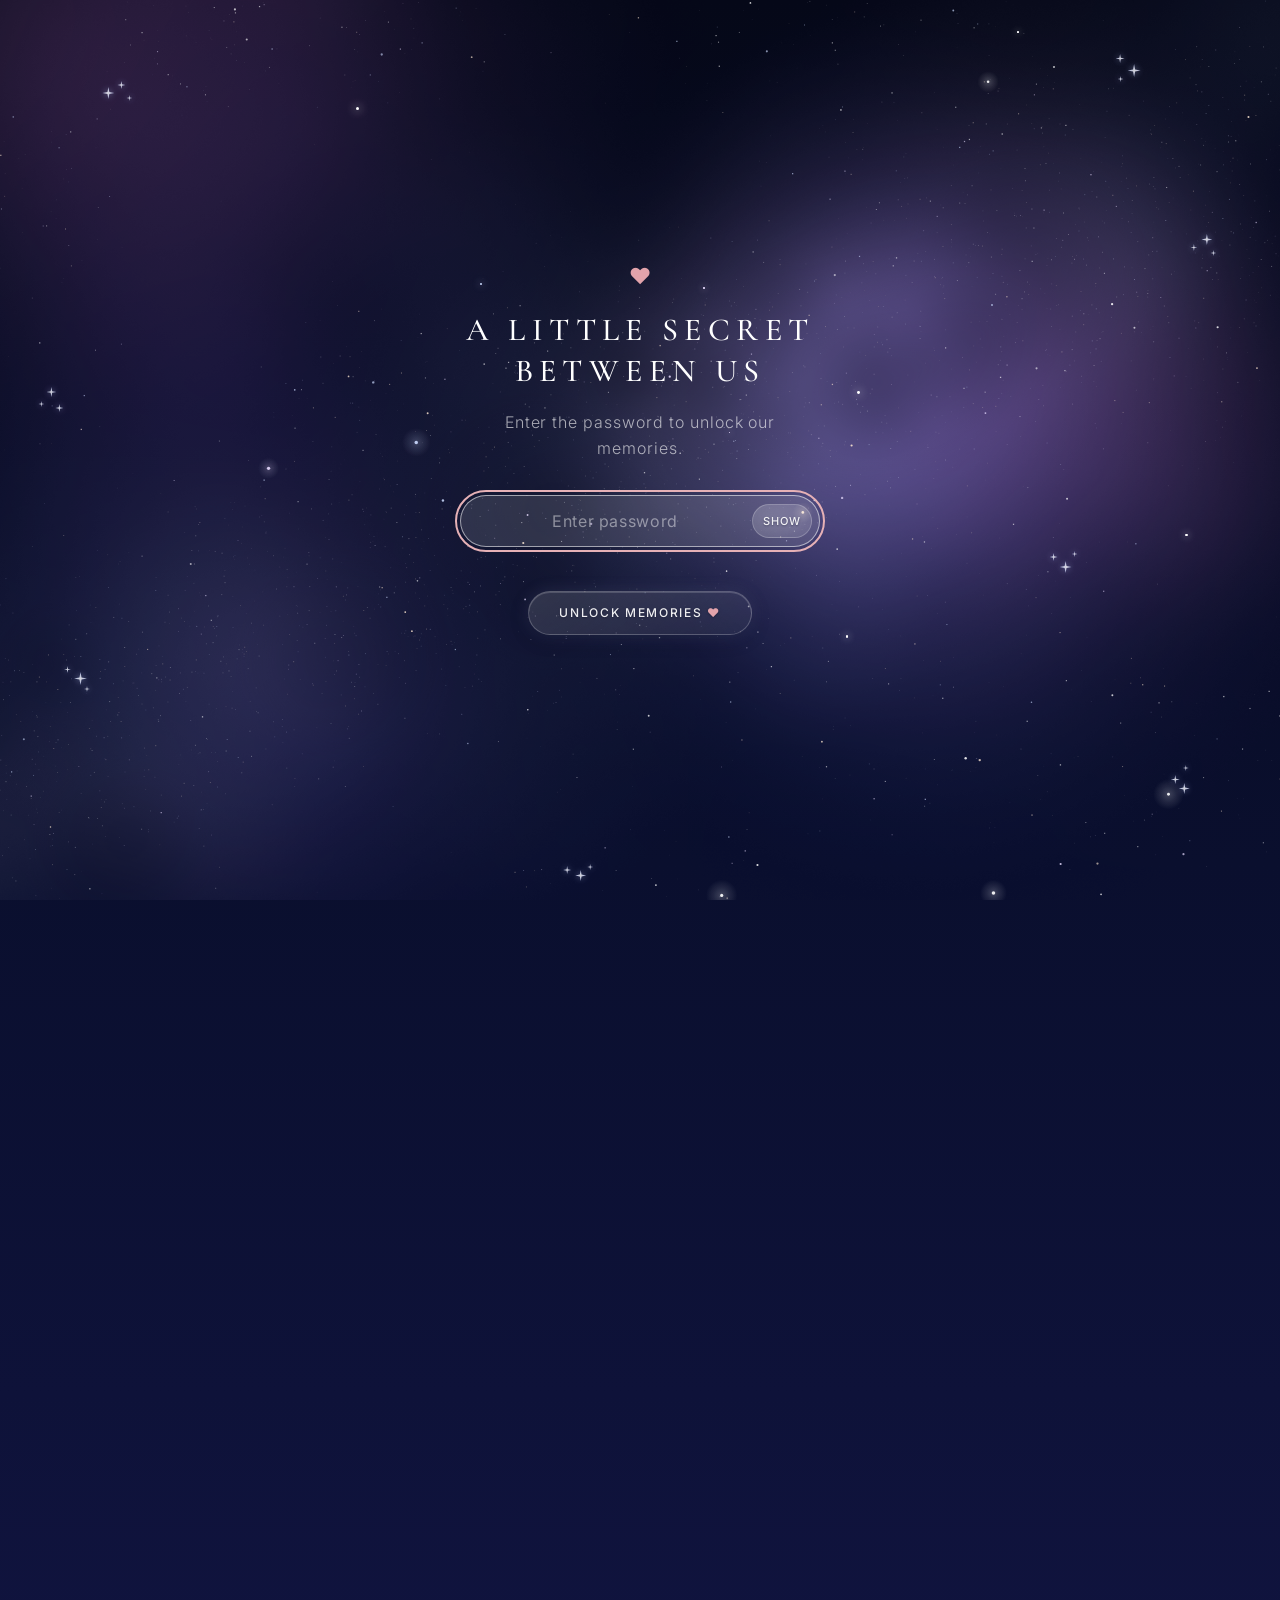
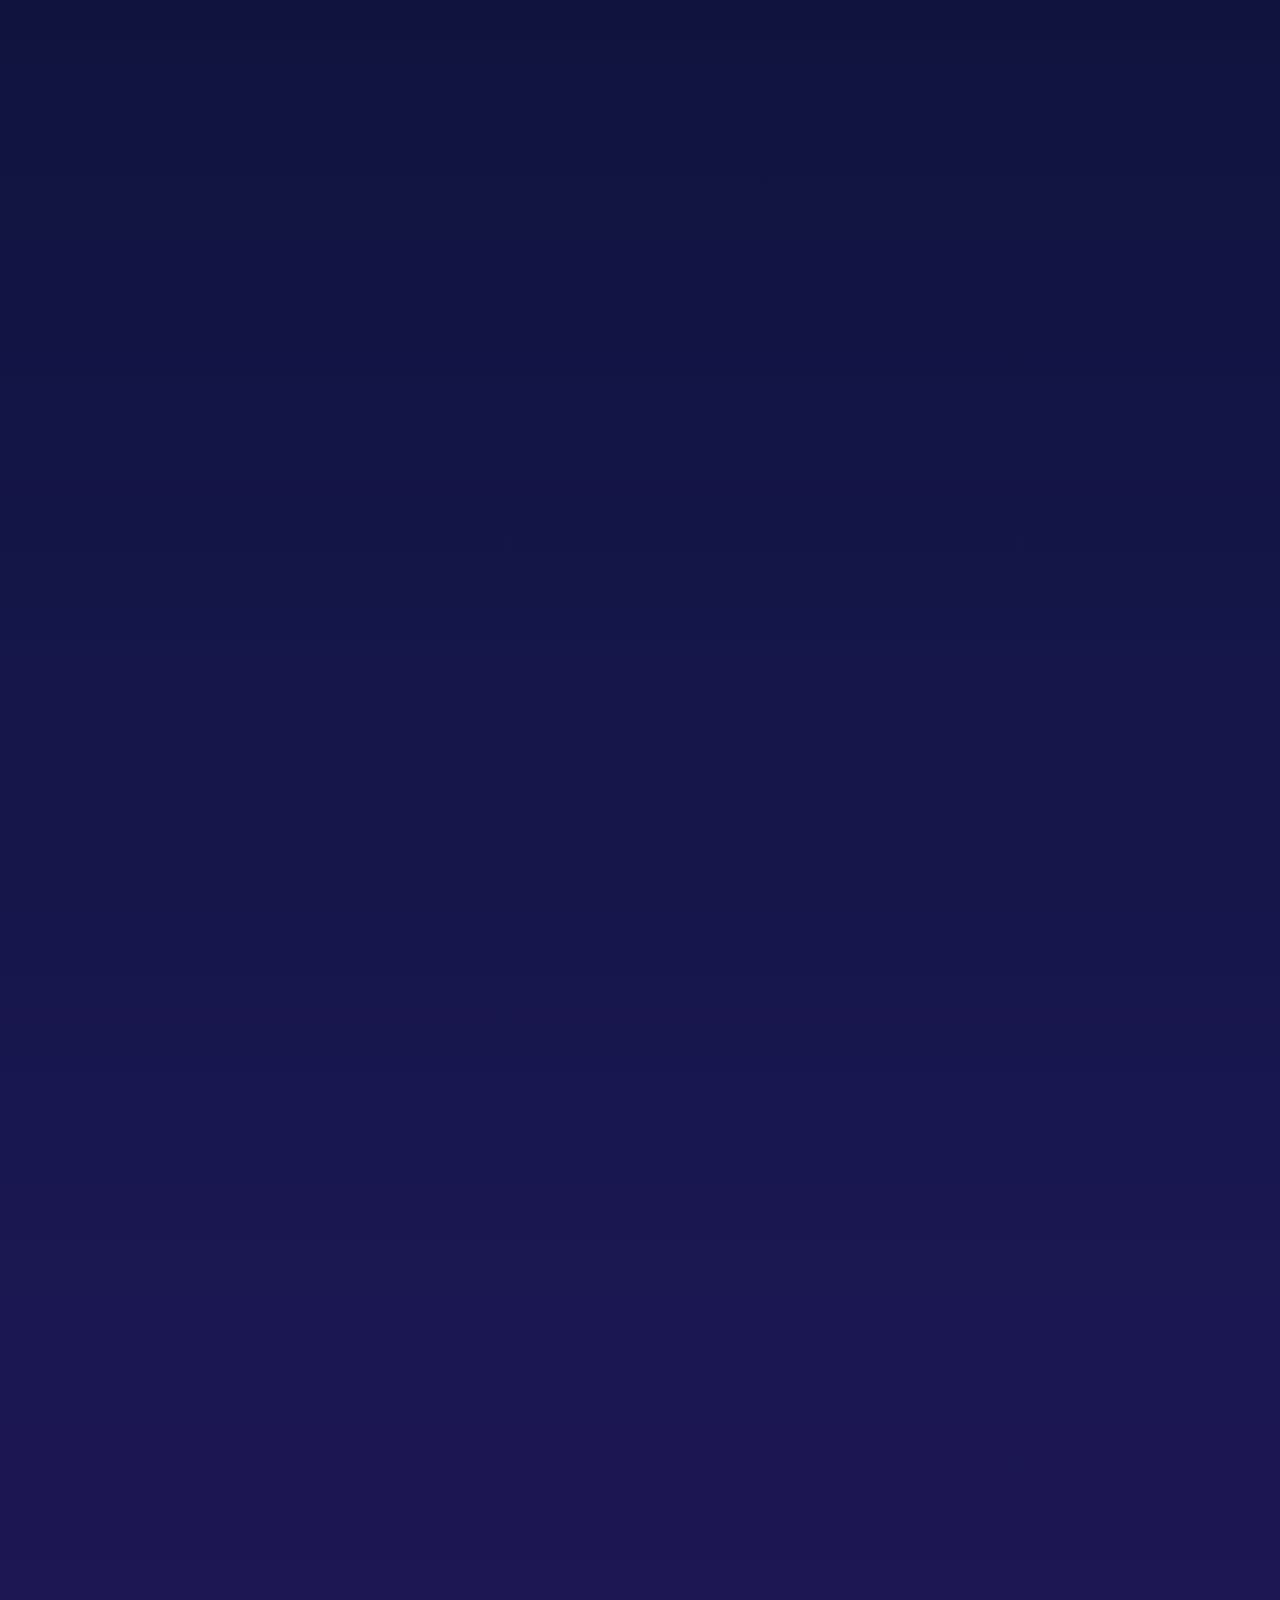
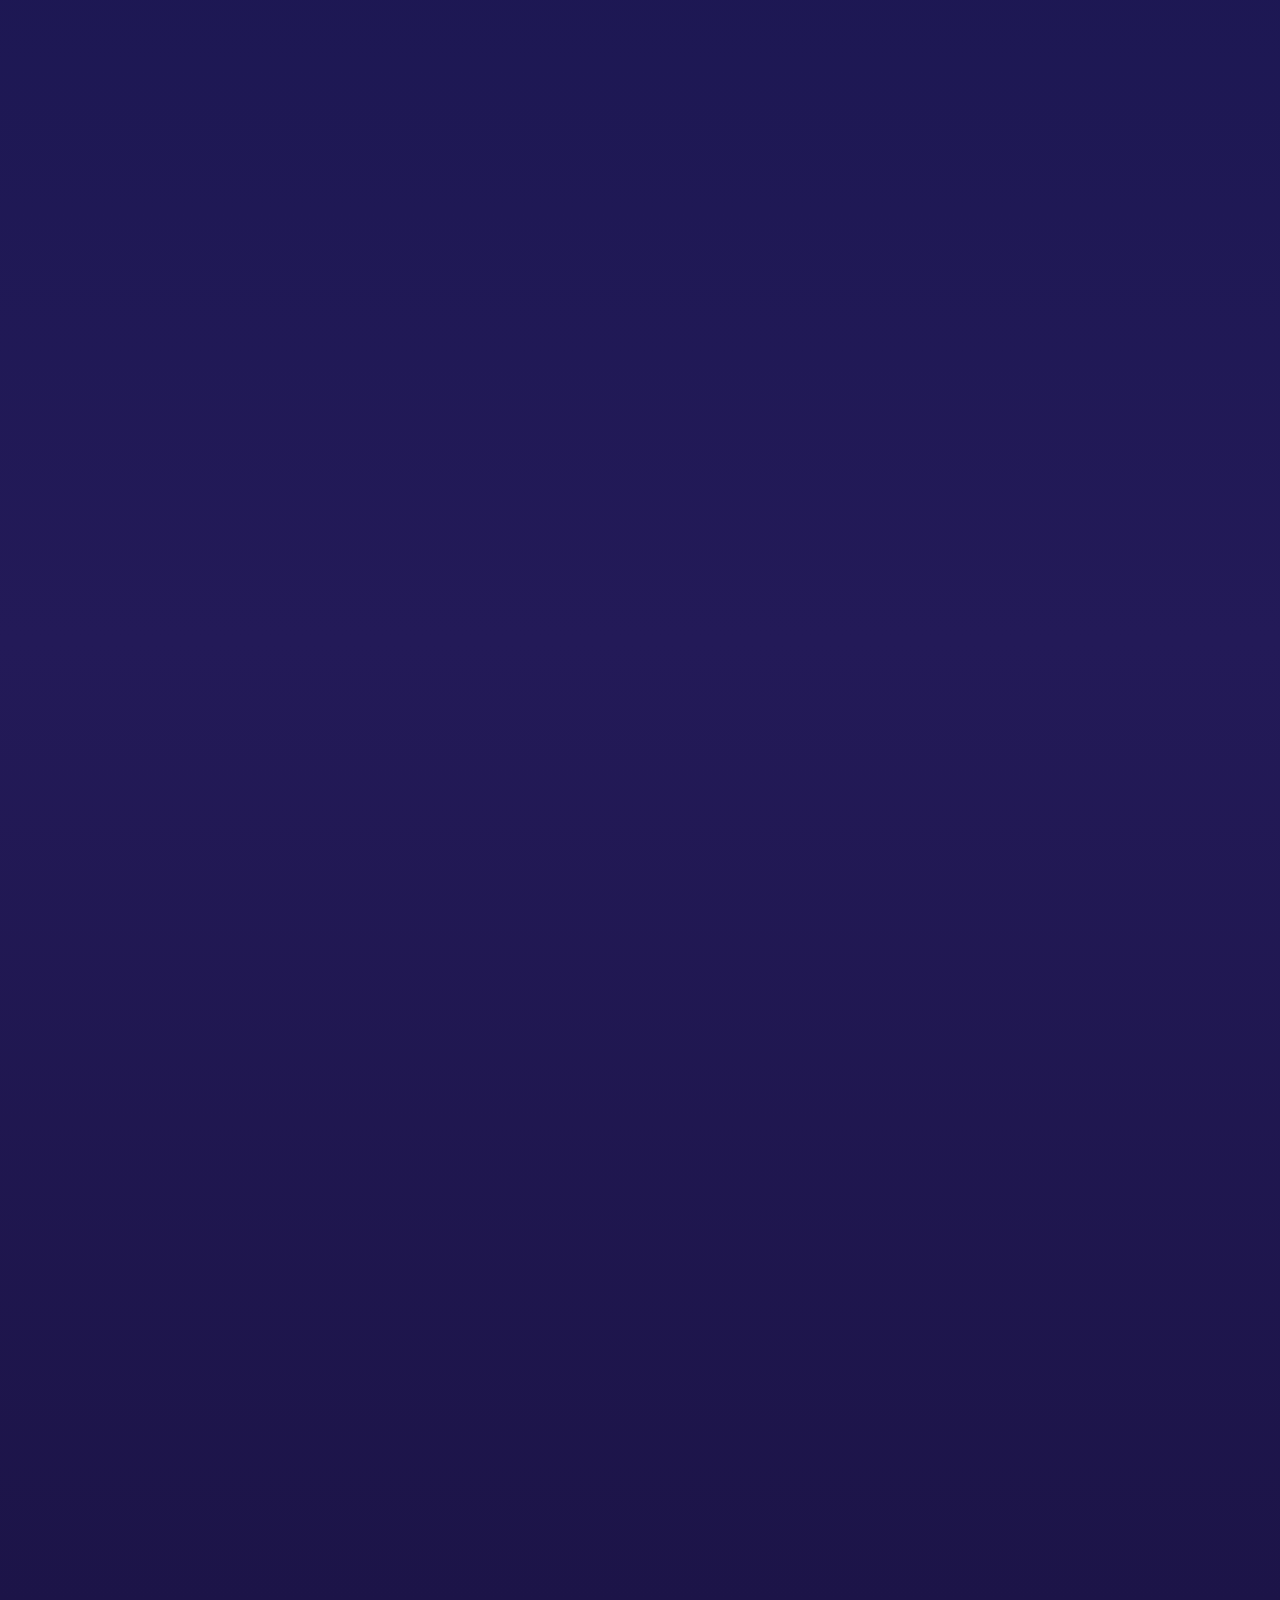
==== commit c7ae5f5a: "update touch 2" ====
--- a/index.html
+++ b/index.html
@@ -15,7 +15,7 @@
   <link rel="preconnect" href="https://fonts.googleapis.com">
   <link rel="preconnect" href="https://fonts.gstatic.com" crossorigin>
   <link rel="stylesheet" href="https://fonts.googleapis.com/css2?family=Cormorant+Garamond:wght@400;500;600&family=Inter:wght@300;400;500&display=swap">
-  <link rel="stylesheet" href="css/style.css?v=20261008a">
+  <link rel="stylesheet" href="css/style.css?v=20261009b">
   <noscript><style>.birthday-loader { display: none; } html.no-scroll { overflow: auto; }</style></noscript>
 </head>
 <body>
@@ -113,6 +113,6 @@
 <script src="js/sky.js?v=20261008a"></script>
 <script src="js/gate.js?v=20261008a"></script>
 <script src="js/script.js?v=20261008a"></script>
-<script src="js/ripple.js?v=20261009a"></script>
+<script src="js/ripple.js?v=20261009b"></script>
 </body>
 </html>
--- a/css/style.css
+++ b/css/style.css
@@ -1362,7 +1362,7 @@
 
 .hr { position: absolute; width: 0; height: 0; pointer-events: none; }
 
-.hr-glow, .hr-ring, .hr-main, .hr-p {
+.hr-glow, .hr-ring, .hr-main {
   position: absolute;
   left: 0;
   top: 0;
@@ -1391,8 +1391,8 @@
   animation: hr-ring 0.9s cubic-bezier(0.2, 0.7, 0.3, 1) forwards;
 }
 
-.hr-main, .hr-p { opacity: 0; }
-.hr-main svg, .hr-p svg { display: block; width: 100%; height: 100%; }
+.hr-main { opacity: 0; }
+.hr-main svg { display: block; width: 100%; height: 100%; }
 
 .hr-main {
   width: 22px;
@@ -1403,15 +1403,6 @@
   animation: hr-main 0.85s cubic-bezier(0.2, 0.8, 0.3, 1) forwards;
 }
 
-.hr-p {
-  width: 9px;
-  height: 8px;
-  margin: -4px 0 0 -4.5px;
-  fill: var(--t, #ffb8cc);
-  filter: drop-shadow(0 0 4px rgba(255, 140, 175, 0.85));
-  animation: hr-p 0.9s cubic-bezier(0.15, 0.7, 0.3, 1) forwards;
-}
-
 @keyframes hr-glow {
   0% { opacity: 0; transform: scale(0.2); }
   25% { opacity: 1; }
@@ -1429,12 +1420,6 @@
   100% { opacity: 0; transform: translateY(-6px) scale(1.35); }
 }
 
-@keyframes hr-p {
-  0% { opacity: 0; transform: translate(0, 0) scale(0.3); }
-  20% { opacity: 0.95; }
-  100% { opacity: 0; transform: translate(var(--dx), var(--dy)) scale(var(--s, 1)); }
-}
-
 @media (prefers-reduced-motion: reduce) {
   .heart-ripple-layer { display: none; }
 }
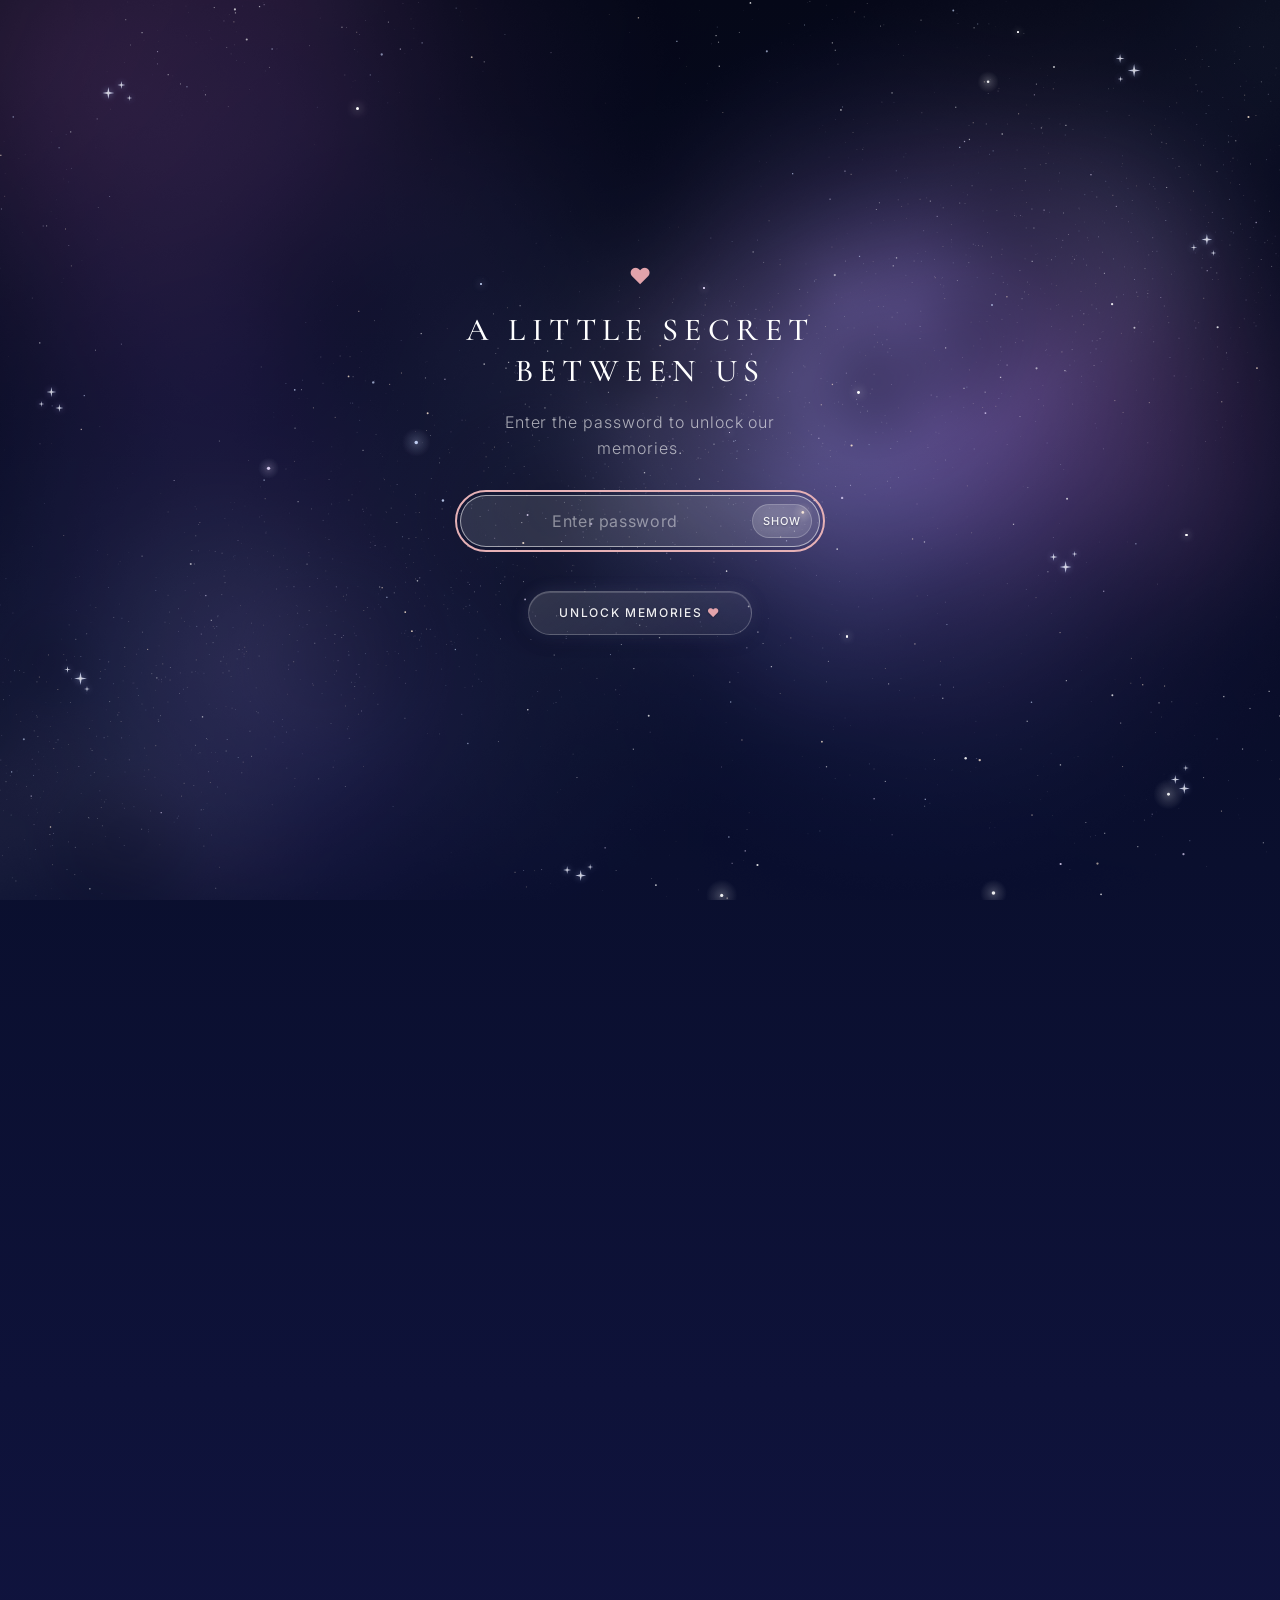
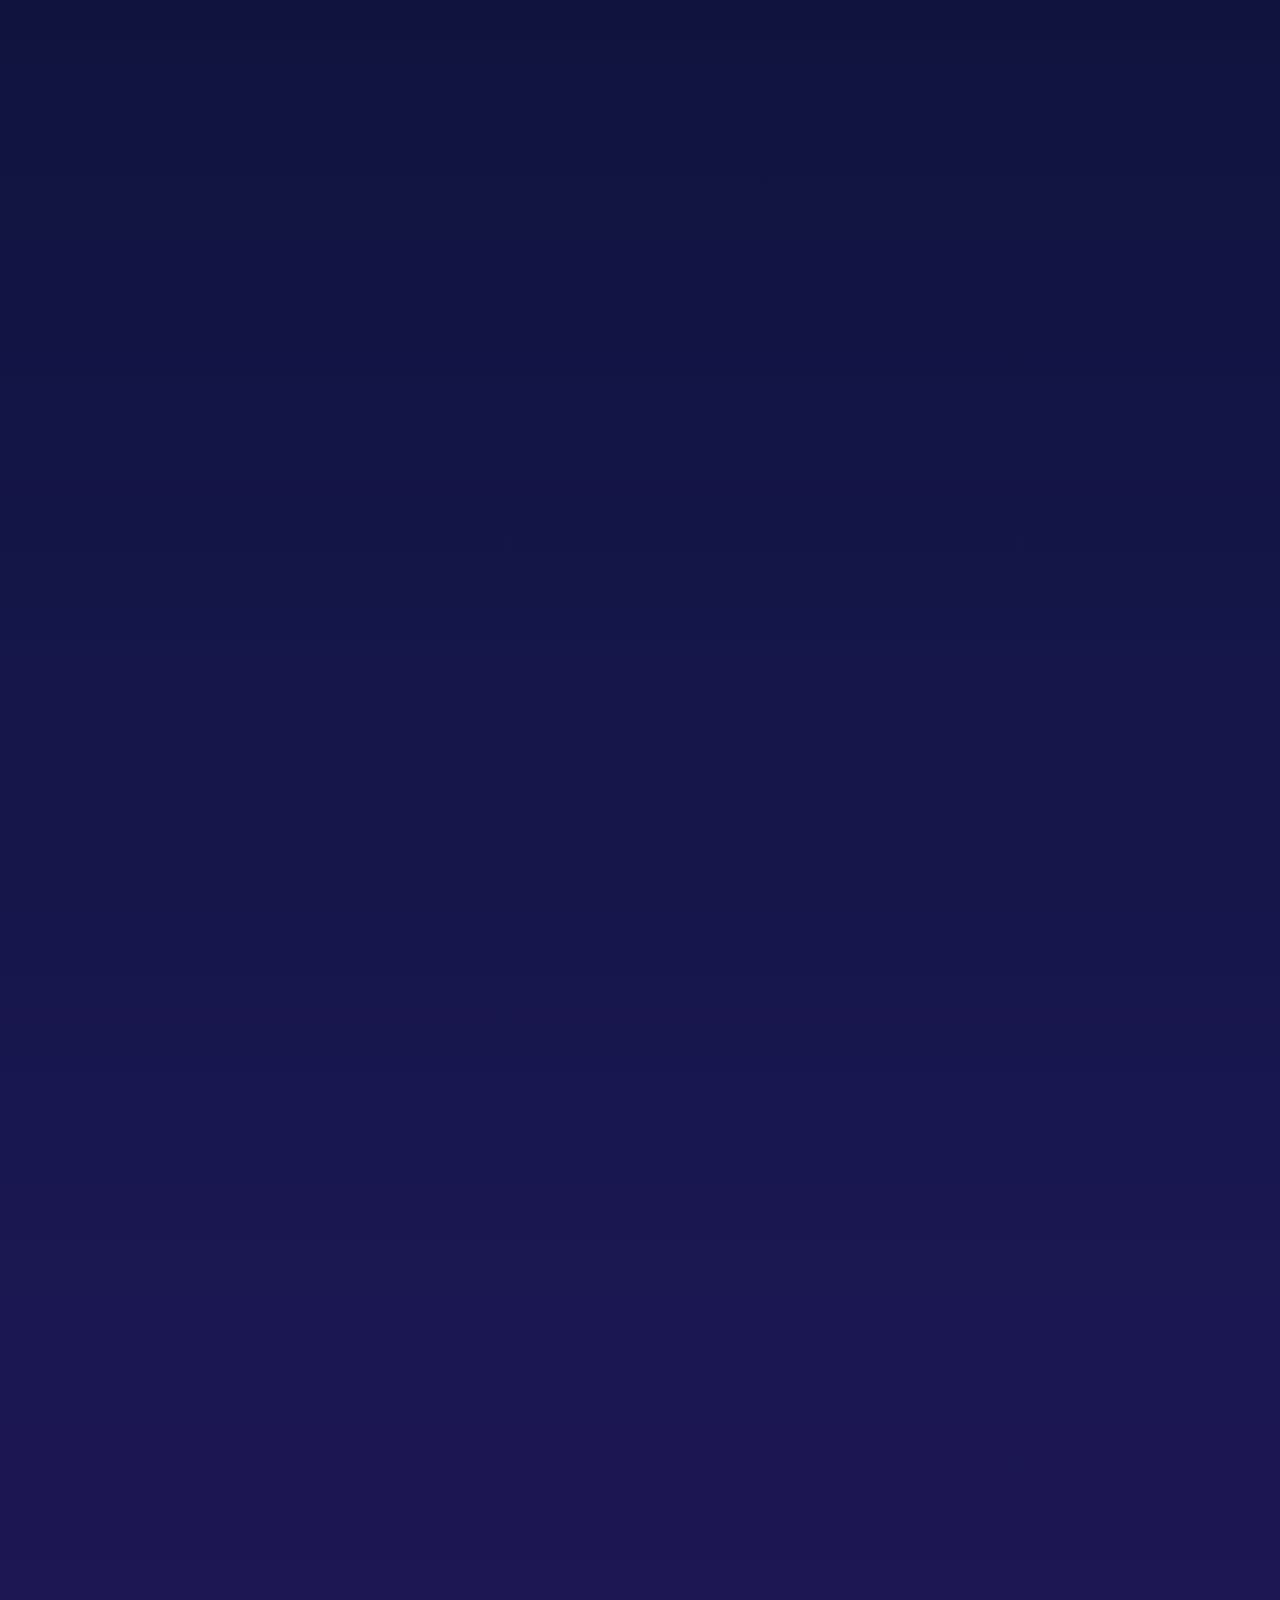
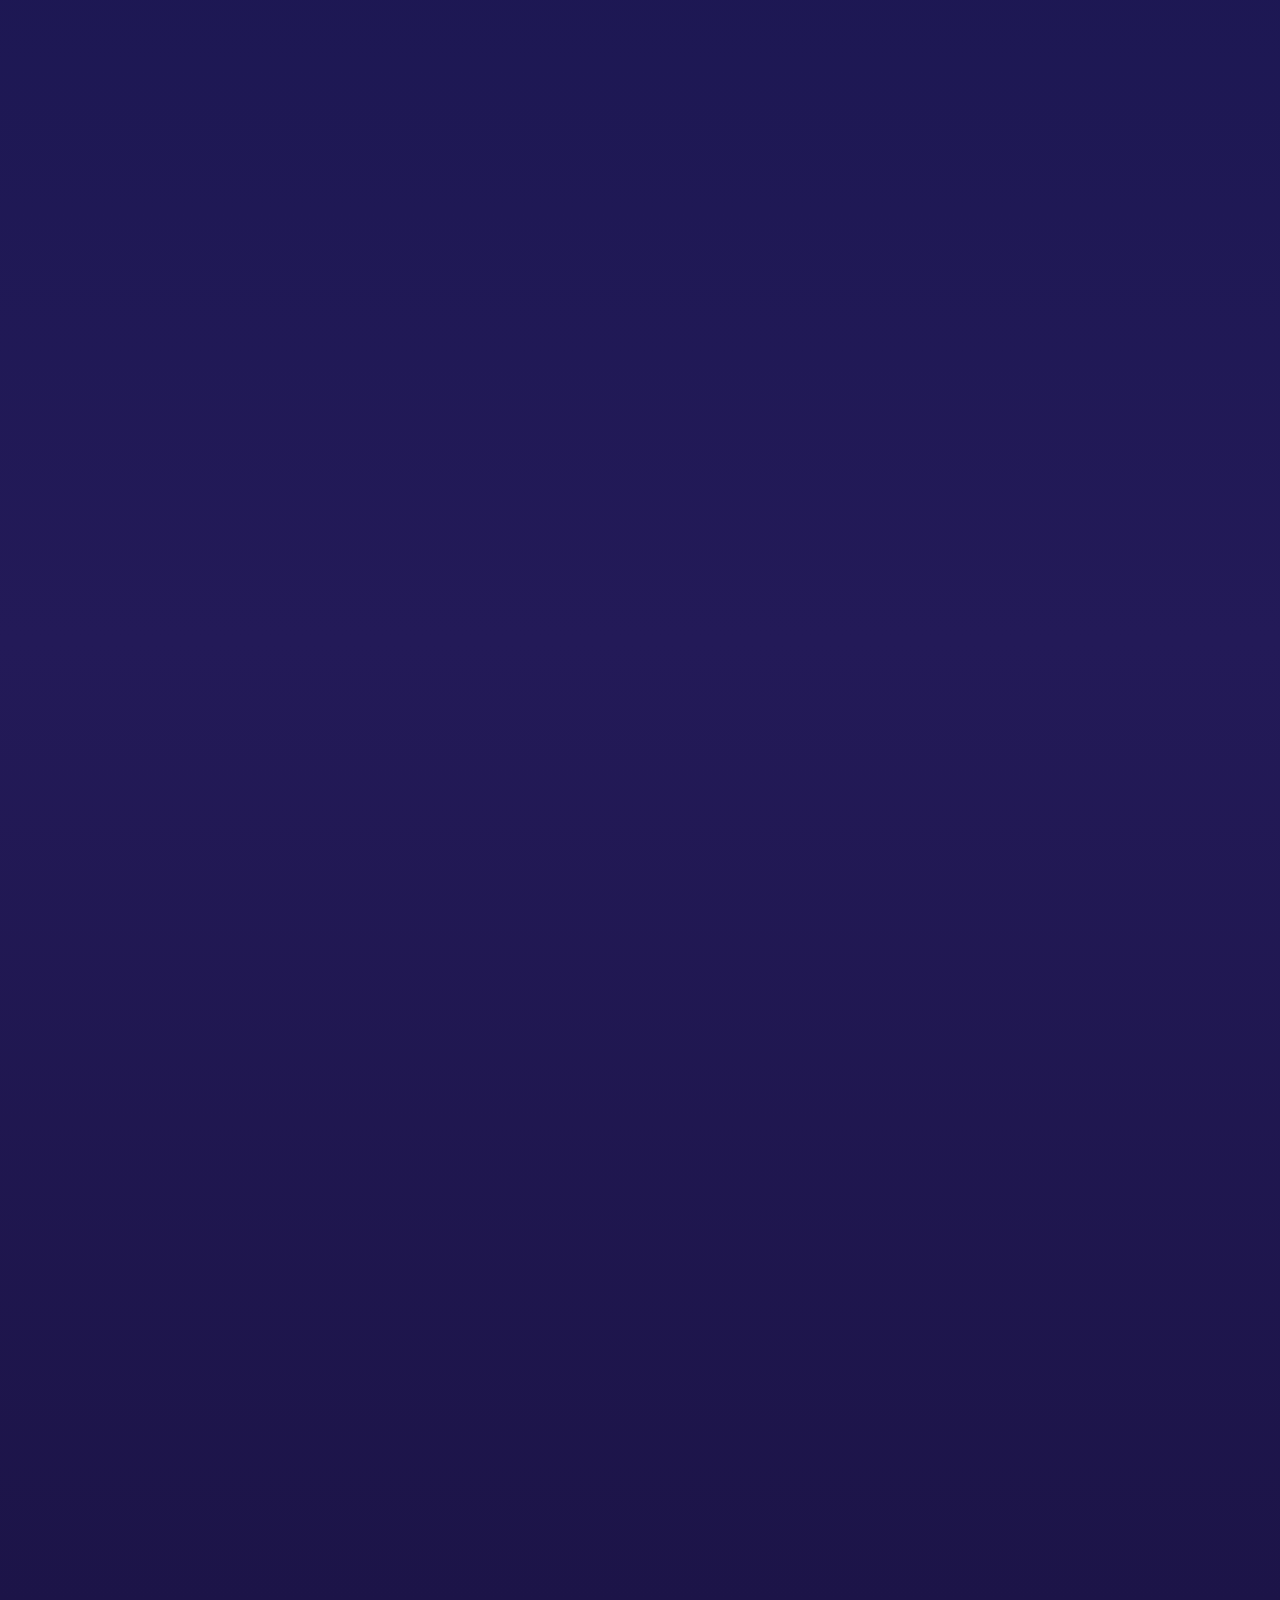
==== commit c8539f9f: "review page" ====
--- a/index.html
+++ b/index.html
@@ -16,6 +16,7 @@
   <link rel="preconnect" href="https://fonts.gstatic.com" crossorigin>
   <link rel="stylesheet" href="https://fonts.googleapis.com/css2?family=Cormorant+Garamond:wght@400;500;600&family=Inter:wght@300;400;500&display=swap">
   <link rel="stylesheet" href="css/style.css?v=20261009b">
+  <link rel="stylesheet" href="css/review.css?v=20261011a">
   <noscript><style>.birthday-loader { display: none; } html.no-scroll { overflow: auto; }</style></noscript>
 </head>
 <body>
@@ -114,5 +115,6 @@
 <script src="js/gate.js?v=20261008a"></script>
 <script src="js/script.js?v=20261008a"></script>
 <script src="js/ripple.js?v=20261009b"></script>
+<script src="js/review-popup.js?v=20261011a"></script>
 </body>
 </html>
--- a/css/review.css
+++ b/css/review.css
@@ -0,0 +1,207 @@
+/* Review page + scroll popup. Builds on css/style.css (night sky, fonts, glass, heart ripple). */
+
+.review-page,
+.rv-pop {
+  --ink: #fff;
+  --soft: rgba(255, 255, 255, 0.72);
+  --rose: #e2a3ab;
+  --edge: rgba(255, 255, 255, 0.24);
+  --fill: rgba(255, 255, 255, 0.08);
+}
+
+.review-page { color: #fff; }
+
+.rv-heart { display: block; width: 22px; height: 20px; margin: 0 auto; fill: var(--rose); }
+
+/* ---- shared glass button (same look as .gate-btn / .hero-btn) ---- */
+.rv-btn {
+  display: inline-block;
+  box-sizing: border-box;
+  min-height: 48px;
+  padding: 16px 30px;
+  border: 1px solid rgba(255, 255, 255, 0.28);
+  border-radius: 999px;
+  background: rgba(255, 255, 255, 0.10);
+  -webkit-backdrop-filter: blur(10px);
+  backdrop-filter: blur(10px);
+  box-shadow: 0 4px 20px rgba(5, 8, 30, 0.3), inset 0 1px 0 rgba(255, 255, 255, 0.12);
+  color: #fff;
+  font: 500 12px/1 var(--sans);
+  letter-spacing: 0.14em;
+  text-transform: uppercase;
+  text-decoration: none;
+  text-align: center;
+  cursor: pointer;
+  transition: background 0.3s, border-color 0.3s, opacity 0.3s;
+}
+.rv-btn:hover:not(:disabled) { background: rgba(255, 255, 255, 0.2); border-color: rgba(255, 255, 255, 0.5); }
+.rv-btn:disabled { opacity: 0.6; cursor: default; }
+.rv-btn:focus-visible,
+.star:focus-visible,
+.review-back:focus-visible { outline: 2px solid #e6b1b6; outline-offset: 3px; }
+.rv-btn-quiet { background: transparent; box-shadow: none; border-color: rgba(255, 255, 255, 0.16); color: rgba(255, 255, 255, 0.78); }
+
+/* ---- page ---- */
+.review {
+  box-sizing: border-box;
+  max-width: 1180px;
+  margin: 0 auto;
+  padding: 28px var(--pad) 90px;
+}
+
+.review-head { text-align: center; padding: 8px 0 34px; }
+.review-back {
+  display: inline-block;
+  margin-bottom: 34px;
+  padding: 10px 4px;
+  color: rgba(255, 255, 255, 0.62);
+  font: 400 12px/1 var(--sans);
+  letter-spacing: 0.14em;
+  text-transform: uppercase;
+  text-decoration: none;
+}
+.review-back:hover { color: #fff; }
+.review-head h1,
+.heart-section h2 {
+  margin: 18px 0 0;
+  font: 500 clamp(26px, 6vw, 40px)/1.2 var(--serif);
+  letter-spacing: 0.2em;
+  text-transform: uppercase;
+  overflow-wrap: break-word;
+}
+.review-head p { margin: 16px 0 0; font: 300 15px/1.6 var(--sans); letter-spacing: 0.05em; color: var(--soft); }
+
+/* ---- gifts ---- */
+.gift-grid {
+  list-style: none;
+  margin: 0;
+  padding: 0;
+  display: grid;
+  grid-template-columns: 1fr;
+  gap: 18px;
+}
+@media (min-width: 700px) { .gift-grid { grid-template-columns: repeat(2, 1fr); gap: 22px; } }
+@media (min-width: 1100px) { .gift-grid { grid-template-columns: repeat(3, 1fr); } }
+
+.gift {
+  min-width: 0;
+  padding: 14px 14px 18px;
+  border: 1px solid rgba(255, 255, 255, 0.11);
+  border-radius: 16px;
+  background: rgba(255, 255, 255, 0.04);
+}
+
+.gift-photos { display: grid; gap: 8px; grid-template-columns: 1fr; }
+.gift-photos.two { grid-template-columns: 1fr 1fr; }
+.gift-photo {
+  position: relative;
+  aspect-ratio: 4 / 3;
+  overflow: hidden;
+  border-radius: 12px;
+  background: rgba(255, 255, 255, 0.05);
+  box-shadow: 0 6px 22px rgba(8, 8, 30, 0.28);
+}
+.gift-photo img { position: absolute; inset: 0; width: 100%; height: 100%; object-fit: cover; }
+.gift-ph { position: absolute; inset: 0; display: flex; align-items: center; justify-content: center; }
+.gift-ph svg { width: 44px; height: 44px; fill: none; stroke: rgba(255, 255, 255, 0.3); stroke-width: 1.4; stroke-linejoin: round; stroke-linecap: round; }
+
+.gift-head { display: flex; align-items: baseline; gap: 12px; margin: 16px 0 10px; }
+.gift-no { flex: none; font: 500 13px/1 var(--sans); letter-spacing: 0.12em; color: var(--rose); }
+.gift-head h3 { margin: 0; font: 500 22px/1.25 var(--serif); letter-spacing: 0.03em; overflow-wrap: anywhere; }
+
+/* ---- stars ---- */
+.stars-row { display: flex; gap: 2px; }
+.star {
+  flex: 1 1 0;
+  min-width: 0;
+  height: 44px;
+  padding: 0;
+  border: 0;
+  border-radius: 8px;
+  background: transparent;
+  cursor: pointer;
+  touch-action: manipulation;
+  -webkit-tap-highlight-color: transparent;
+}
+.star svg { display: block; width: 100%; max-width: 26px; height: 26px; margin: 0 auto; fill: rgba(255, 255, 255, 0.07); stroke: rgba(255, 255, 255, 0.42); stroke-width: 1.4; stroke-linejoin: round; transition: fill 0.2s, stroke 0.2s; }
+.star.on svg { fill: #e9c7a0; stroke: #e9c7a0; filter: drop-shadow(0 0 4px rgba(233, 199, 160, 0.45)); }
+.star.preview.on svg { fill: #f0d9bd; stroke: #f0d9bd; }
+.stars-out { display: block; margin-top: 4px; font: 400 12px/1.4 var(--sans); letter-spacing: 0.12em; text-transform: uppercase; color: rgba(255, 255, 255, 0.5); }
+.stars-out.set { color: #f0d9bd; }
+
+/* ---- inputs (glass) ---- */
+.gift-comment label,
+.rv-field label,
+.rv-label { display: block; margin: 12px 0 8px; font: 400 12px/1.2 var(--sans); letter-spacing: 0.12em; text-transform: uppercase; color: rgba(255, 255, 255, 0.7); }
+.rv-field input[type="text"],
+.review textarea {
+  box-sizing: border-box;
+  width: 100%;
+  border: 1px solid var(--edge);
+  background: var(--fill);
+  -webkit-backdrop-filter: blur(10px);
+  backdrop-filter: blur(10px);
+  color: #fff;
+  font: 400 16px/1.5 var(--sans); /* 16px: stops iPhones zooming in on focus */
+  transition: border-color 0.3s, background 0.3s;
+}
+.rv-field input[type="text"] { height: 52px; padding: 0 22px; border-radius: 999px; }
+.review textarea { padding: 14px 18px; border-radius: 18px; resize: vertical; min-height: 64px; }
+.review textarea::placeholder, .rv-field input::placeholder { color: rgba(255, 255, 255, 0.45); }
+.rv-field input:focus,
+.review textarea:focus { outline: none; border-color: rgba(255, 255, 255, 0.55); background: rgba(255, 255, 255, 0.12); }
+.rv-field input:focus-visible,
+.review textarea:focus-visible { outline: 2px solid #e6b1b6; outline-offset: 3px; }
+
+/* ---- final section ---- */
+.heart-section { max-width: 640px; margin: 70px auto 0; text-align: left; }
+.heart-section h2 { text-align: center; margin: 0 0 30px; font-size: clamp(24px, 5.4vw, 32px); }
+.rv-field { margin-bottom: 8px; }
+.rv-count { margin: 8px 2px 0; font: 400 12px/1.4 var(--sans); letter-spacing: 0.08em; color: rgba(255, 255, 255, 0.55); }
+.rv-count.ok { color: #f0d9bd; }
+.rv-error { min-height: 20px; margin: 6px 2px 0; font: 300 14px/1.5 var(--sans); letter-spacing: 0.03em; color: #f0b4b8; }
+.rv-error-form { min-height: 0; margin: 16px 0 0; text-align: center; }
+.heart-section .rv-btn { display: block; width: 100%; max-width: 320px; margin: 22px auto 0; }
+
+/* ---- "ready in WhatsApp" note ---- */
+.rv-note { max-width: 420px; margin: 20px auto 0; text-align: center; font: 300 14px/1.6 var(--sans); letter-spacing: 0.03em; color: var(--soft); }
+.rv-note[hidden] { display: none; }
+.rv-note p { margin: 0; }
+.rv-note-actions { display: flex; flex-wrap: wrap; justify-content: center; gap: 4px 18px; margin-top: 8px !important; }
+.rv-link { min-height: 40px; padding: 8px 2px; border: 0; background: none; color: #f0d9bd; font: 400 12px/1.2 var(--sans); letter-spacing: 0.1em; text-transform: uppercase; text-decoration: underline; text-underline-offset: 4px; cursor: pointer; }
+.rv-link:focus-visible { outline: 2px solid #e6b1b6; outline-offset: 2px; }
+
+/* ---- scroll popup on the gallery page ---- */
+.rv-pop {
+  position: fixed;
+  left: 50%;
+  bottom: max(20px, env(safe-area-inset-bottom));
+  z-index: 40;
+  box-sizing: border-box;
+  width: min(420px, calc(100vw - 32px));
+  padding: 26px 24px 22px;
+  border: 1px solid var(--glass-edge);
+  border-radius: 20px;
+  background: linear-gradient(135deg, rgba(255, 255, 255, 0.12), rgba(255, 255, 255, 0.03)), rgba(14, 18, 52, 0.55);
+  -webkit-backdrop-filter: blur(20px) saturate(130%);
+  backdrop-filter: blur(20px) saturate(130%);
+  box-shadow: 0 8px 40px rgba(0, 0, 0, 0.35), inset 0 1px 0 rgba(255, 255, 255, 0.08);
+  color: #fff;
+  text-align: center;
+  transform: translate(-50%, 16px);
+  opacity: 0;
+  transition: opacity 0.5s ease, transform 0.5s ease;
+}
+.rv-pop[hidden] { display: none; }
+.rv-pop.in { opacity: 1; transform: translate(-50%, 0); }
+.rv-pop h2 { margin: 12px 0 0; font: 500 22px/1.25 var(--serif); letter-spacing: 0.14em; text-transform: uppercase; }
+.rv-pop p { margin: 12px 0 0; font: 300 15px/1.6 var(--sans); color: var(--soft); }
+.rv-pop-actions { display: flex; flex-direction: column; gap: 10px; margin-top: 22px; }
+.rv-pop .rv-btn { width: 100%; }
+@media (min-width: 480px) { .rv-pop-actions { flex-direction: row; } .rv-pop .rv-btn { flex: 1; padding-left: 14px; padding-right: 14px; } }
+@media (max-height: 500px) and (orientation: landscape) { .rv-pop { padding: 16px 20px; } .rv-pop h2 { margin-top: 6px; font-size: 18px; } .rv-pop p { margin-top: 6px; } .rv-pop-actions { margin-top: 12px; } }
+
+@media (prefers-reduced-motion: reduce) {
+  .rv-pop { transition: none; }
+  .star svg, .rv-btn { transition: none; }
+}
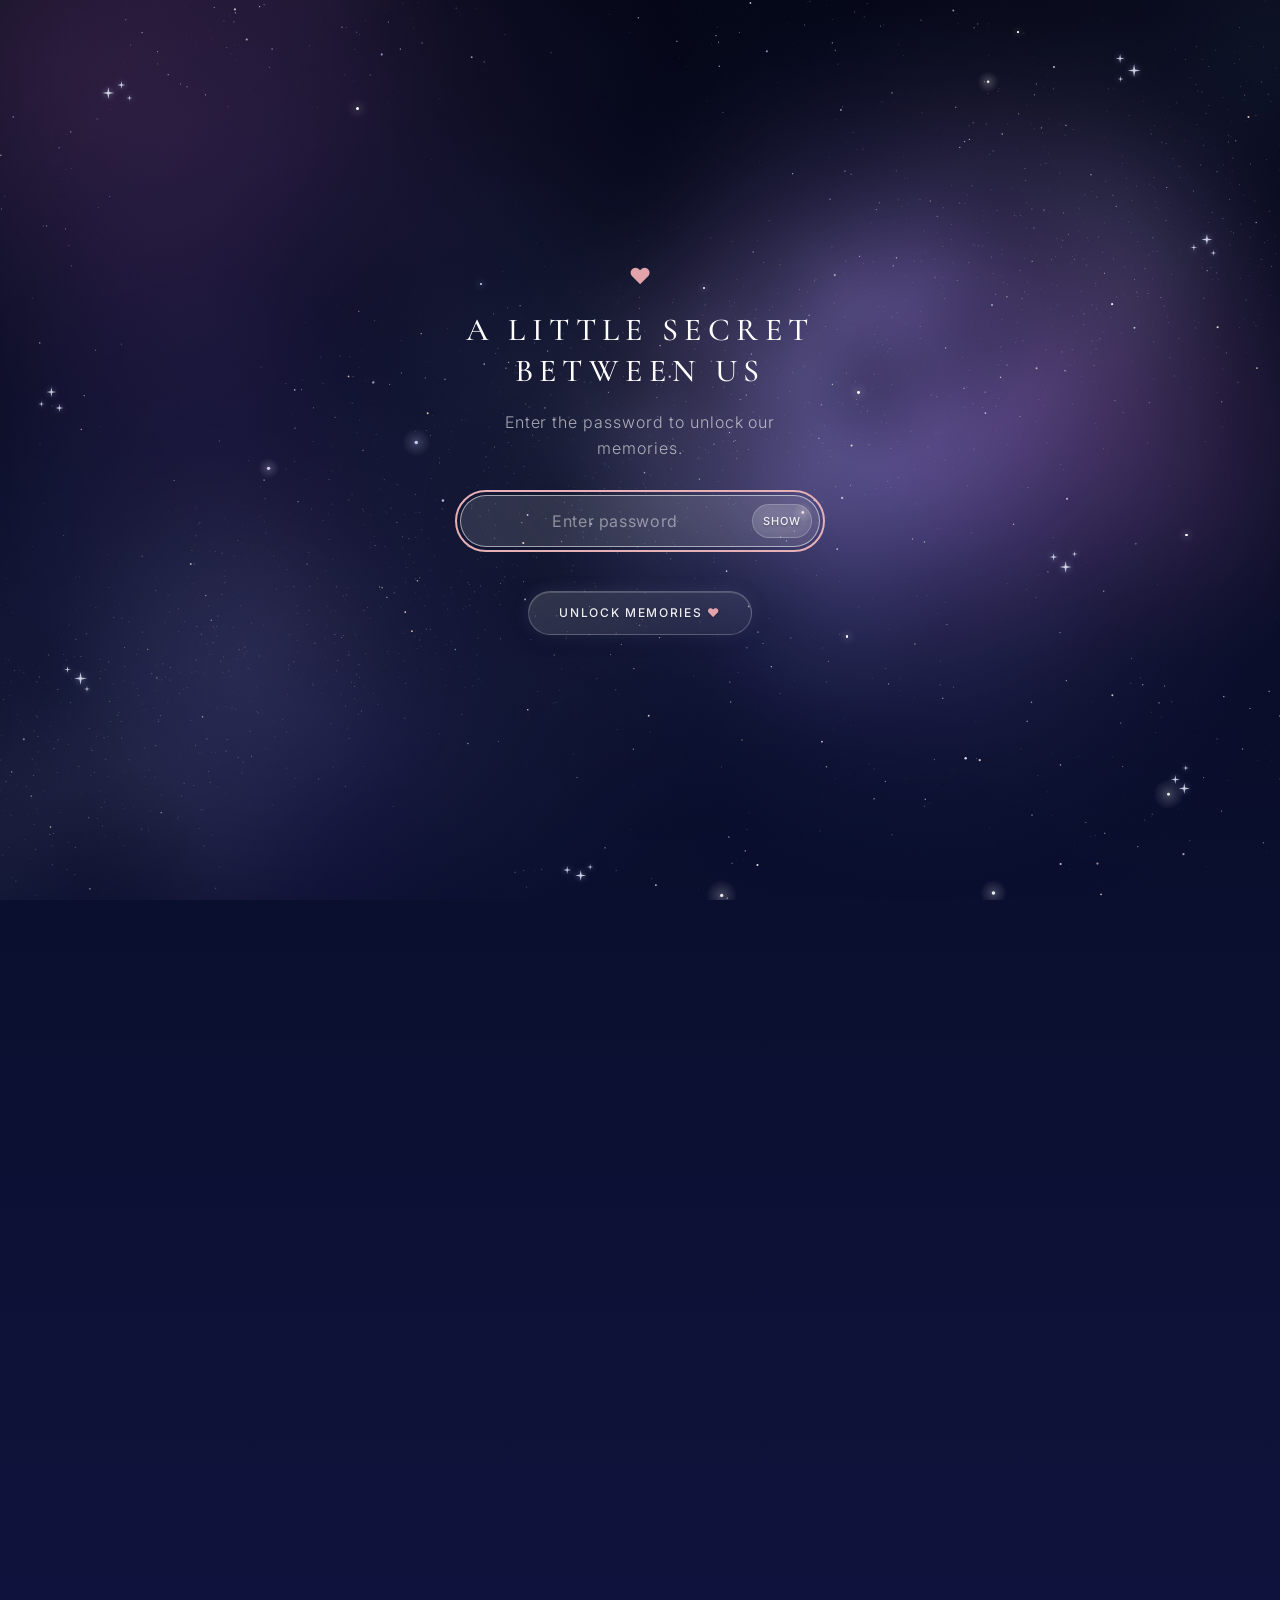
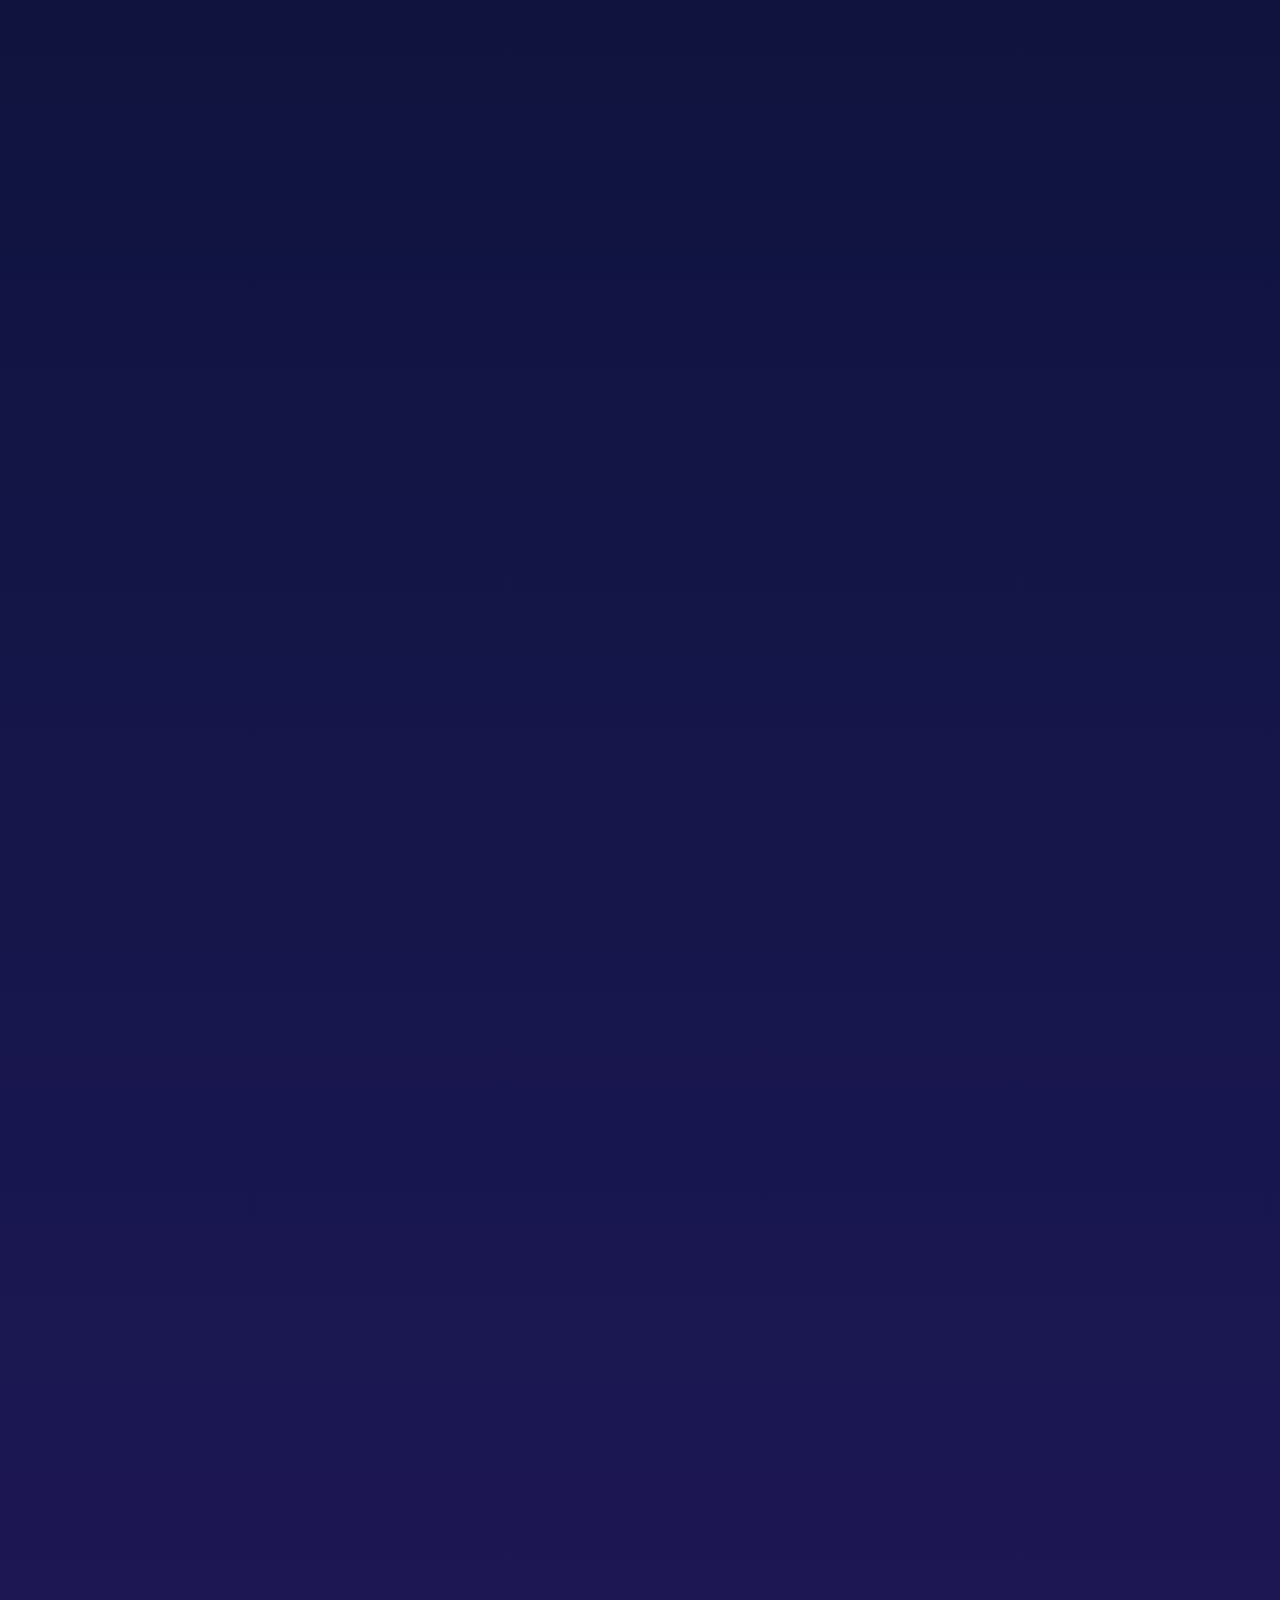
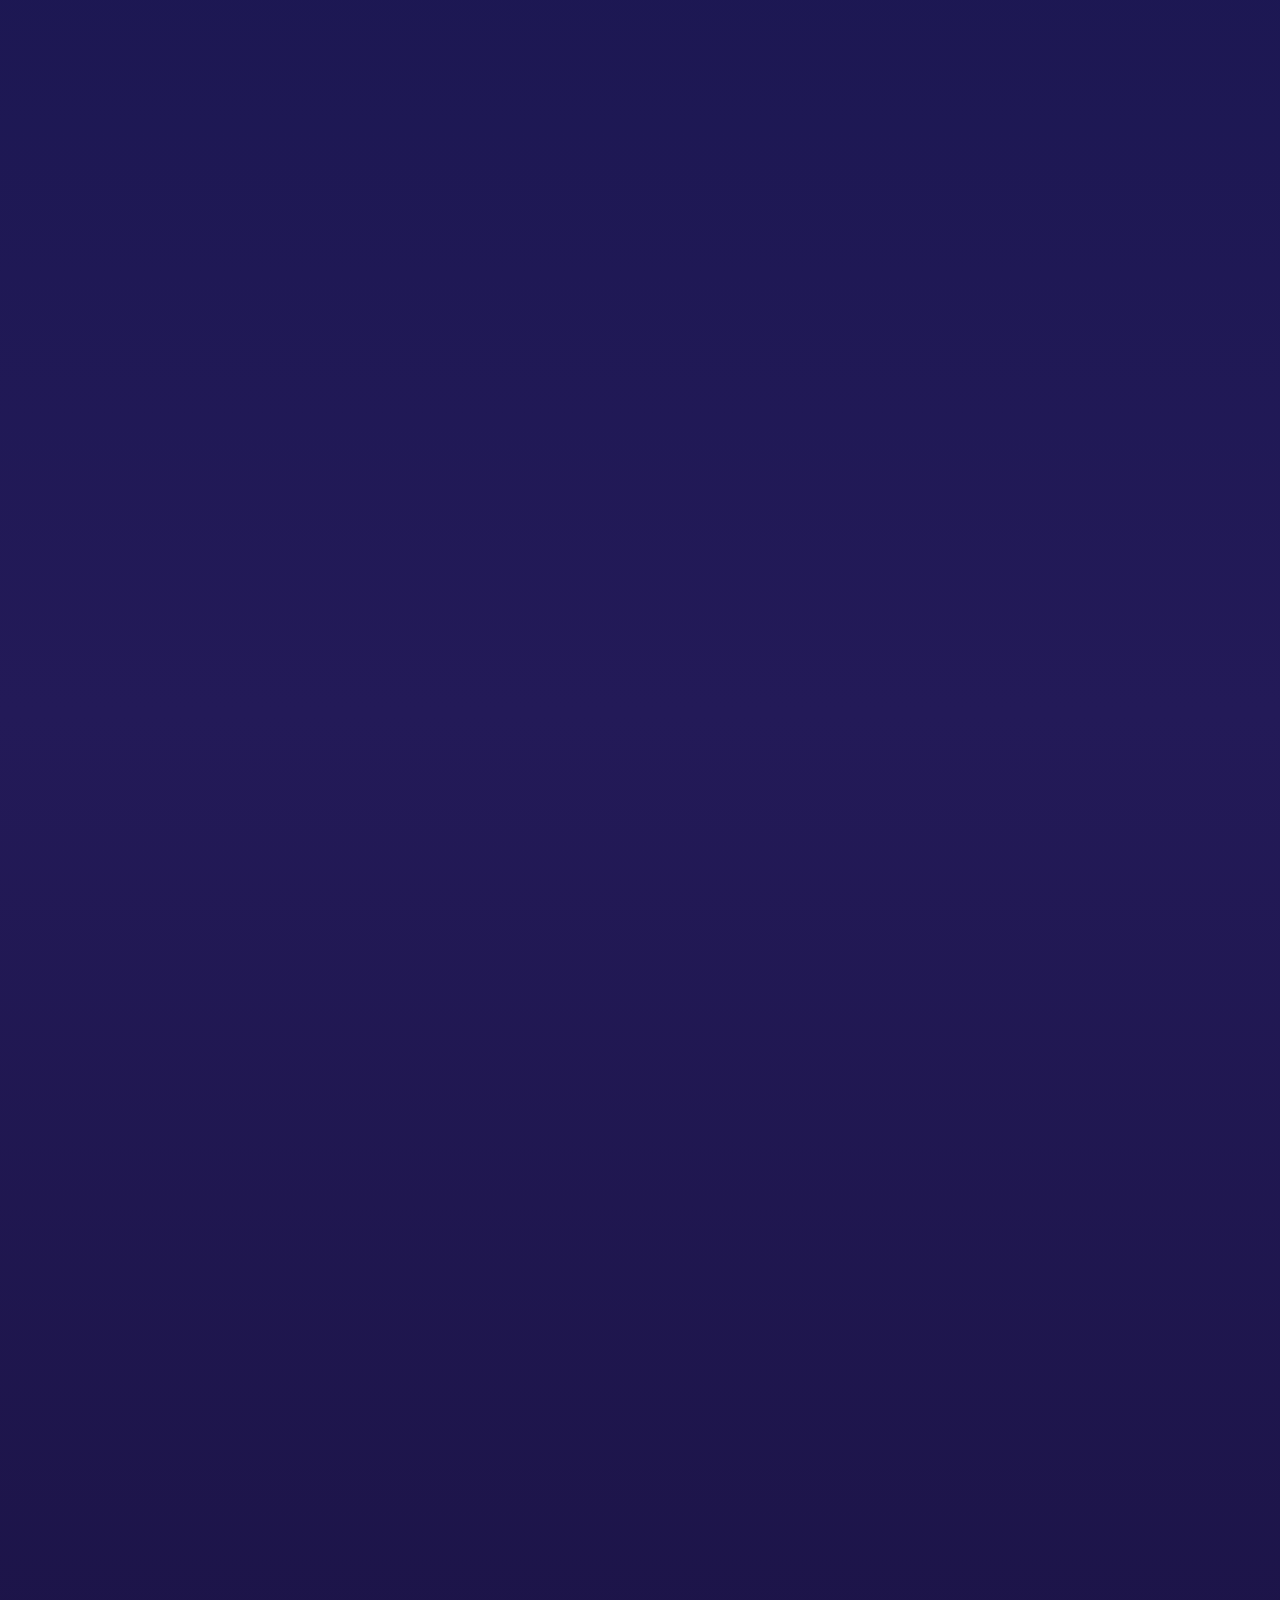
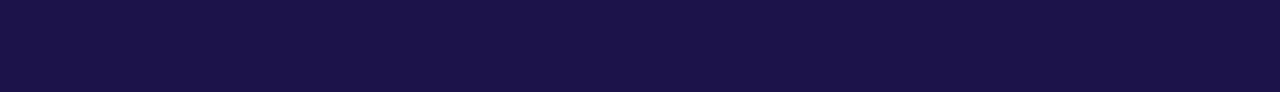
==== commit 530fe380: "Update" ====
--- a/index.html
+++ b/index.html
@@ -1,4 +1,4 @@
-﻿<!DOCTYPE html>
+<!DOCTYPE html>
 <html lang="en" class="no-scroll">
 <head>
   <meta charset="UTF-8">
@@ -16,7 +16,7 @@
   <link rel="preconnect" href="https://fonts.gstatic.com" crossorigin>
   <link rel="stylesheet" href="https://fonts.googleapis.com/css2?family=Cormorant+Garamond:wght@400;500;600&family=Inter:wght@300;400;500&display=swap">
   <link rel="stylesheet" href="css/style.css?v=20261009b">
-  <link rel="stylesheet" href="css/review.css?v=20261011a">
+  <link rel="stylesheet" href="css/review.css?v=20261011i">
   <noscript><style>.birthday-loader { display: none; } html.no-scroll { overflow: auto; }</style></noscript>
 </head>
 <body>
@@ -91,6 +91,7 @@
   <p class="closing-heart heart" aria-hidden="true">&#9829;</p>
   <p class="closing-wish">Happy 20th Birthday, Pavithra.</p>
   <p class="closing-sign">&mdash; Govind</p>
+  <a class="hero-btn closing-btn" href="review.html">Write Your Review</a>
 </section>
 
 <div id="lightbox" role="dialog" aria-modal="true" aria-label="Photo viewer" hidden>
--- a/css/review.css
+++ b/css/review.css
@@ -37,8 +37,7 @@
 .rv-btn:hover:not(:disabled) { background: rgba(255, 255, 255, 0.2); border-color: rgba(255, 255, 255, 0.5); }
 .rv-btn:disabled { opacity: 0.6; cursor: default; }
 .rv-btn:focus-visible,
-.star:focus-visible,
-.review-back:focus-visible { outline: 2px solid #e6b1b6; outline-offset: 3px; }
+.star:focus-visible { outline: 2px solid #e6b1b6; outline-offset: 3px; }
 .rv-btn-quiet { background: transparent; box-shadow: none; border-color: rgba(255, 255, 255, 0.16); color: rgba(255, 255, 255, 0.78); }
 
 /* ---- page ---- */
@@ -50,17 +49,8 @@
 }
 
 .review-head { text-align: center; padding: 8px 0 34px; }
-.review-back {
-  display: inline-block;
-  margin-bottom: 34px;
-  padding: 10px 4px;
-  color: rgba(255, 255, 255, 0.62);
-  font: 400 12px/1 var(--sans);
-  letter-spacing: 0.14em;
-  text-transform: uppercase;
-  text-decoration: none;
-}
-.review-back:hover { color: #fff; }
+.review-back { display: inline-block; margin: 0 0 34px; }
+.closing-btn { display: inline-block; margin-top: 44px; }
 .review-head h1,
 .heart-section h2 {
   margin: 18px 0 0;
@@ -92,10 +82,60 @@
 }
 
 .gift-photos { display: grid; gap: 8px; grid-template-columns: 1fr; }
-.gift-photos.two { grid-template-columns: 1fr 1fr; }
+
+/* several photos: one square slide at a time, swipe sideways like an Instagram post */
+.gift-photos.carousel { position: relative; display: block; }
+.gift-track {
+  display: flex;
+  overflow-x: auto;
+  scroll-snap-type: x mandatory;
+  overscroll-behavior-x: contain;
+  scrollbar-width: none;
+  -webkit-overflow-scrolling: touch;
+  border-radius: 12px;
+  box-shadow: 0 6px 22px rgba(8, 8, 30, 0.28);
+}
+.gift-track::-webkit-scrollbar { display: none; }
+.gift-track:focus-visible { outline: 2px solid #e6b1b6; outline-offset: 3px; }
+.gift-track .gift-photo { flex: 0 0 100%; scroll-snap-align: center; scroll-snap-stop: always; border-radius: 0; box-shadow: none; }
+
+.gift-badge {
+  position: absolute; top: 10px; right: 10px;
+  padding: 4px 10px;
+  border: 1px solid rgba(255, 255, 255, 0.2);
+  border-radius: 999px;
+  background: rgba(10, 14, 40, 0.5);
+  -webkit-backdrop-filter: blur(8px); backdrop-filter: blur(8px);
+  font: 500 11px/1.2 var(--sans); letter-spacing: 0.08em; color: #fff;
+  pointer-events: none;
+}
+.gift-dots { position: absolute; left: 0; right: 0; bottom: 6px; display: flex; justify-content: center; }
+.gift-dot { width: 22px; height: 22px; padding: 0; border: 0; background: none; cursor: pointer; display: flex; align-items: center; justify-content: center; }
+.gift-dot::before { content: ''; width: 7px; height: 7px; border-radius: 50%; background: rgba(255, 255, 255, 0.45); box-shadow: 0 0 4px rgba(0, 0, 0, 0.4); transition: background 0.2s, transform 0.2s; }
+.gift-dot.on::before { background: #fff; transform: scale(1.2); }
+.gift-dot:focus-visible { outline: 2px solid #e6b1b6; border-radius: 50%; }
+
+/* arrows for mouse users only; touch screens just swipe */
+.gift-arrow { display: none; }
+@media (hover: hover) {
+  .gift-arrow {
+    position: absolute; top: 50%; transform: translateY(-50%);
+    display: flex; align-items: center; justify-content: center;
+    width: 34px; height: 34px; padding: 0 0 3px;
+    border: 1px solid rgba(255, 255, 255, 0.28); border-radius: 50%;
+    background: rgba(10, 14, 40, 0.45);
+    -webkit-backdrop-filter: blur(8px); backdrop-filter: blur(8px);
+    color: #fff; font: 400 22px/1 var(--sans); cursor: pointer;
+  }
+  .gift-arrow[hidden] { display: none; }
+  .gift-arrow.prev { left: 8px; }
+  .gift-arrow.next { right: 8px; }
+  .gift-arrow:hover { background: rgba(255, 255, 255, 0.2); }
+  .gift-arrow:focus-visible { outline: 2px solid #e6b1b6; outline-offset: 2px; }
+}
 .gift-photo {
   position: relative;
-  aspect-ratio: 4 / 3;
+  aspect-ratio: 1 / 1;
   overflow: hidden;
   border-radius: 12px;
   background: rgba(255, 255, 255, 0.05);
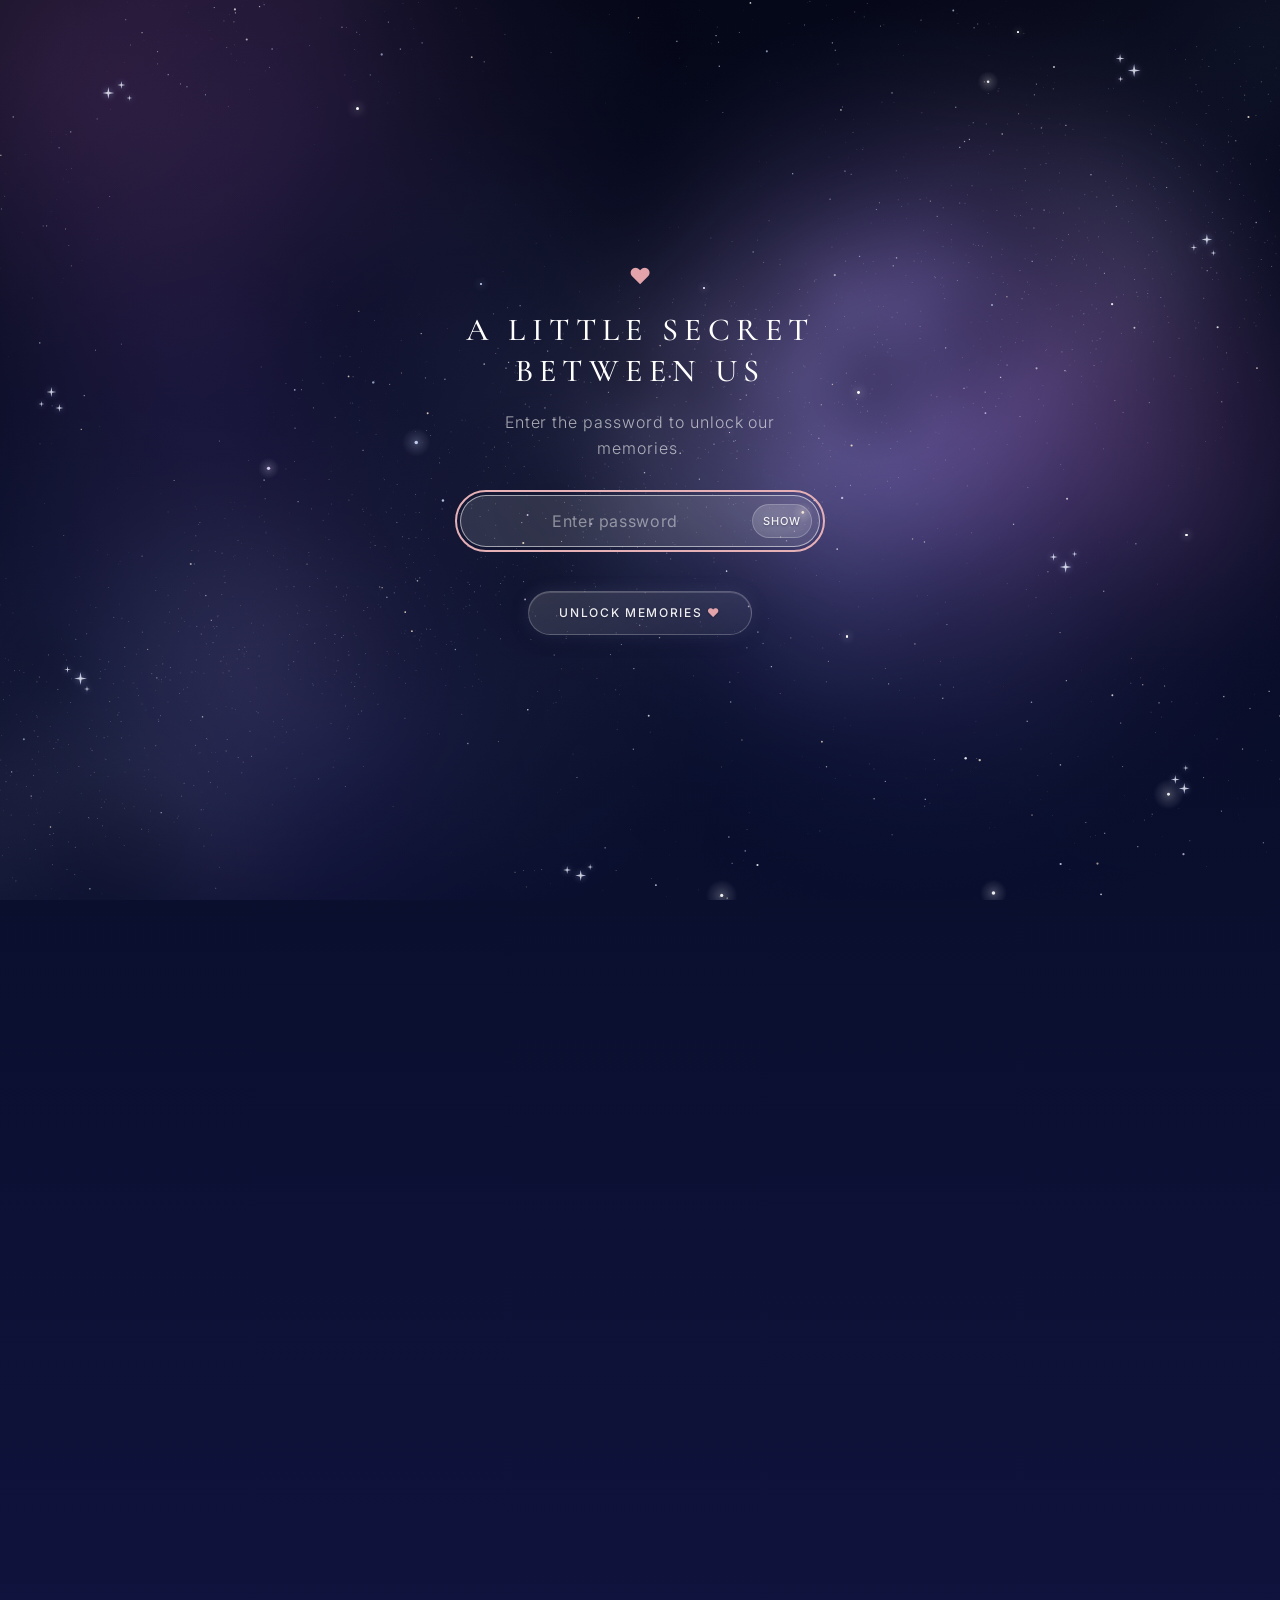
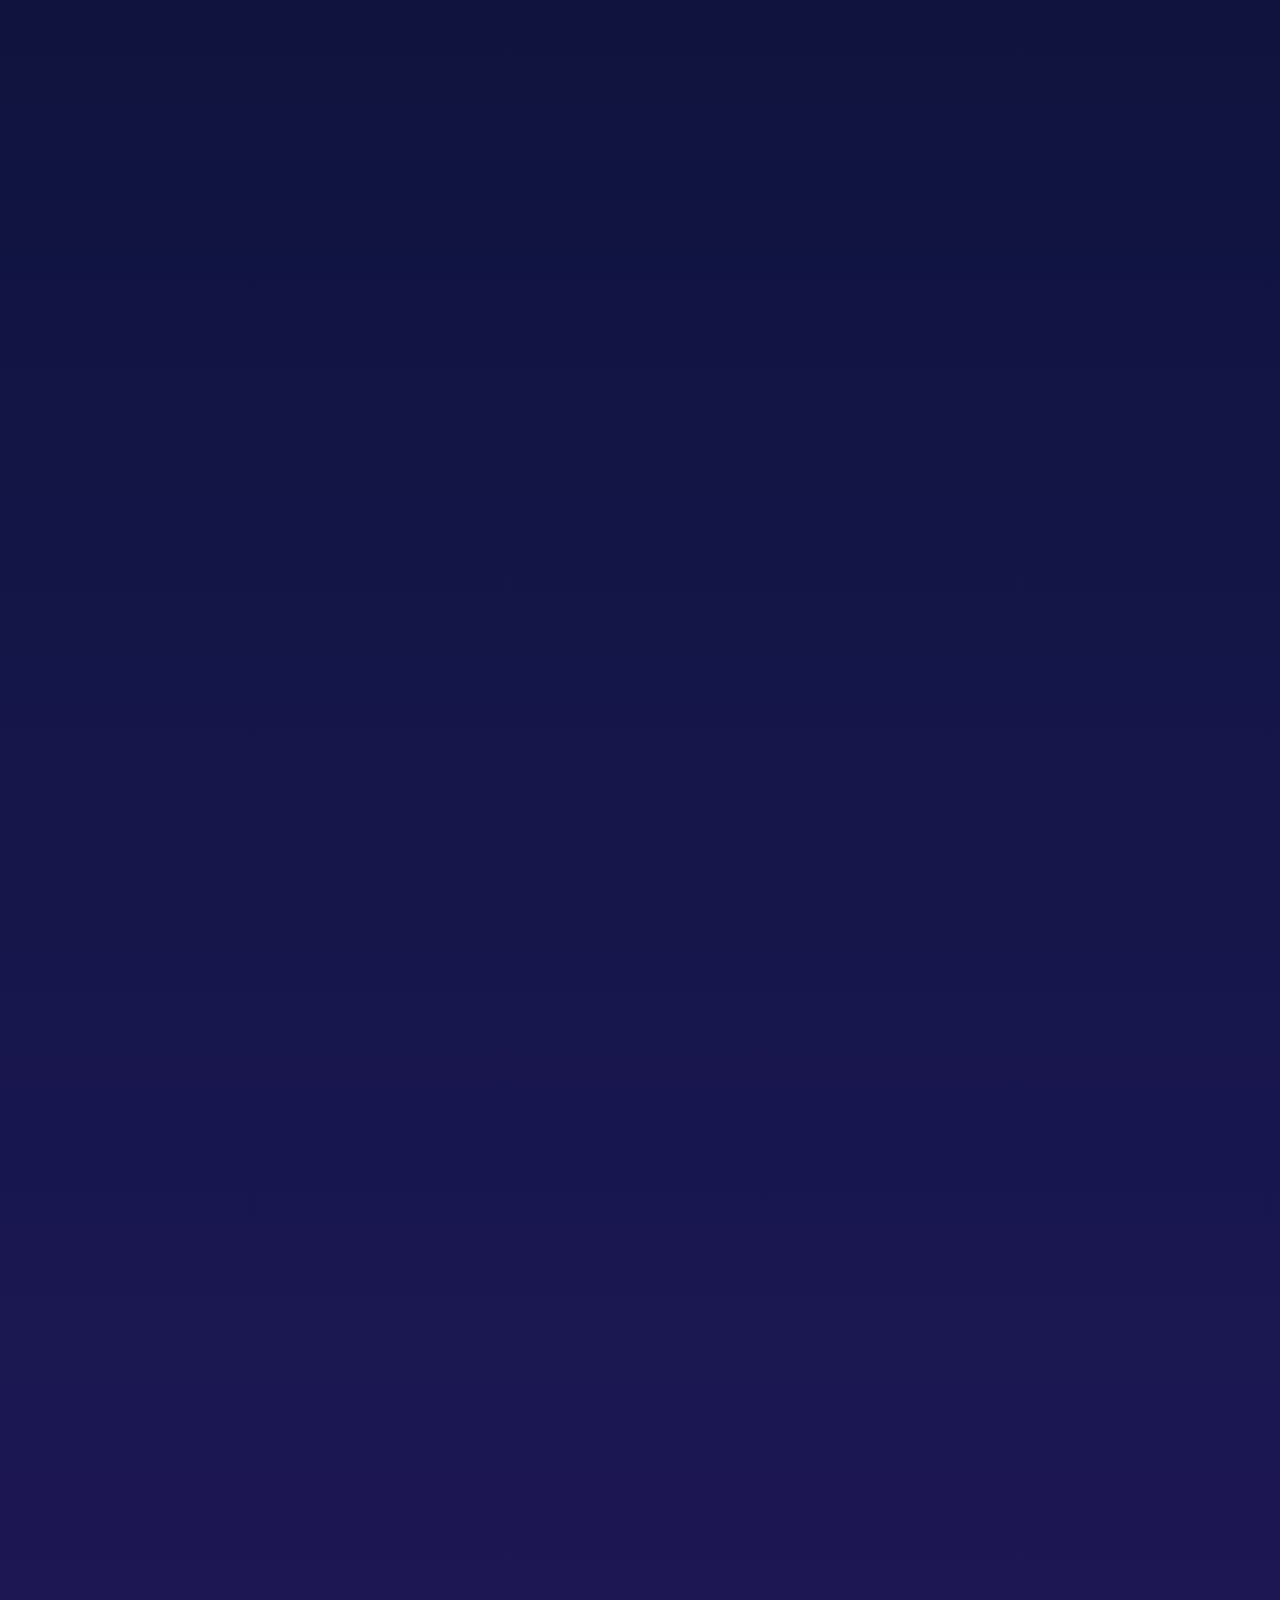
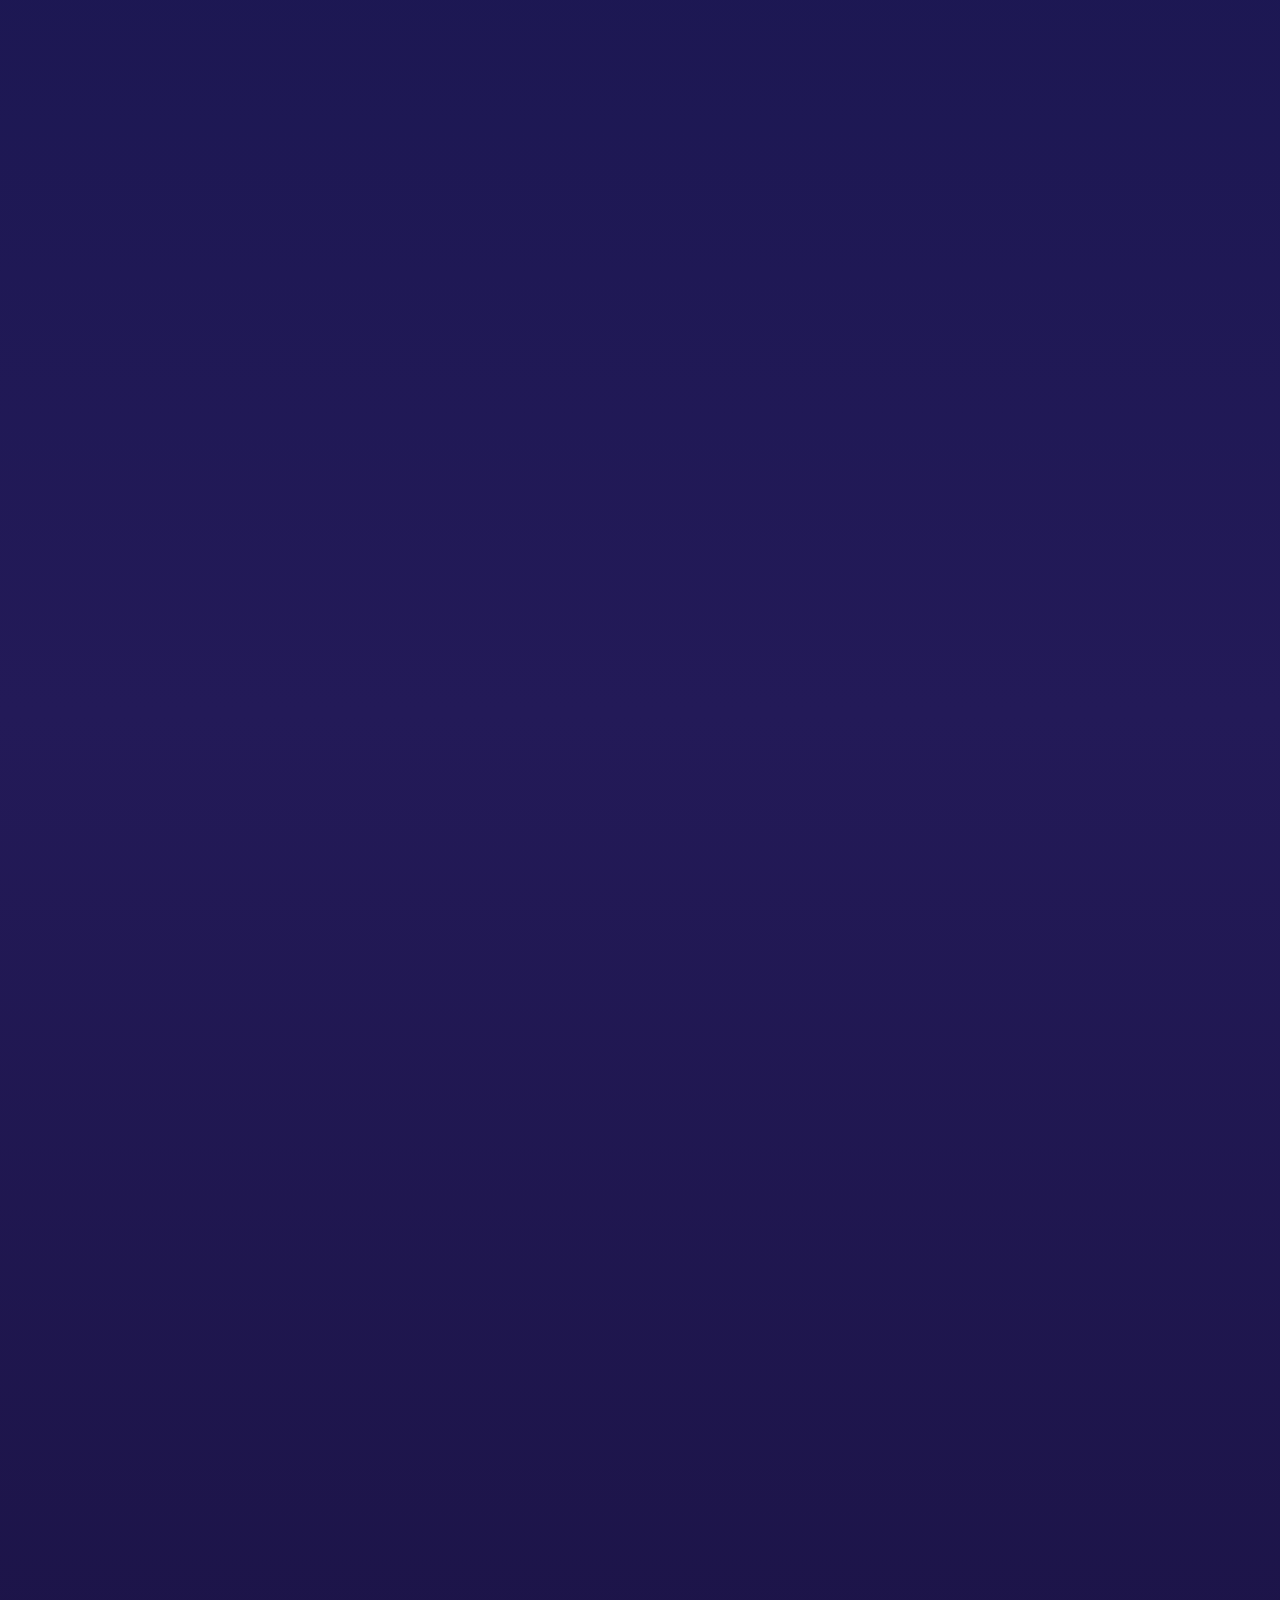
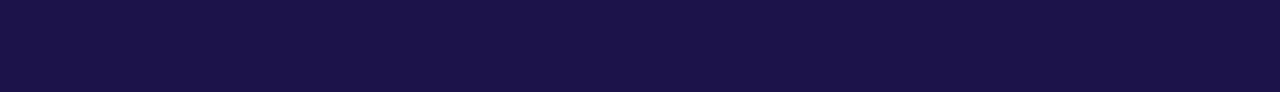
==== commit a2fd0604: "Commit" ====
--- a/index.html
+++ b/index.html
@@ -91,7 +91,7 @@
   <p class="closing-heart heart" aria-hidden="true">&#9829;</p>
   <p class="closing-wish">Happy 20th Birthday, Pavithra.</p>
   <p class="closing-sign">&mdash; Govind</p>
-  <a class="hero-btn closing-btn" href="review.html">Write Your Review</a>
+  <a class="hero-btn closing-btn" href="review.html">Read Her Review</a>
 </section>
 
 <div id="lightbox" role="dialog" aria-modal="true" aria-label="Photo viewer" hidden>
@@ -116,6 +116,6 @@
 <script src="js/gate.js?v=20261008a"></script>
 <script src="js/script.js?v=20261008a"></script>
 <script src="js/ripple.js?v=20261009b"></script>
-<script src="js/review-popup.js?v=20261011a"></script>
+<script src="js/review-popup.js?v=20261117a"></script>
 </body>
 </html>
--- a/css/review.css
+++ b/css/review.css
@@ -149,6 +149,18 @@
 .gift-no { flex: none; font: 500 13px/1 var(--sans); letter-spacing: 0.12em; color: var(--rose); }
 .gift-head h3 { margin: 0; font: 500 22px/1.25 var(--serif); letter-spacing: 0.03em; overflow-wrap: anywhere; }
 
+/* ---- published review ---- */
+.review-rating { display: flex; flex-wrap: wrap; align-items: center; gap: 8px; min-height: 28px; }
+.review-stars { color: #e9c7a0; font: 400 19px/1 var(--sans); white-space: nowrap; }
+.review-score { color: #f0d9bd; font: 500 13px/1.3 var(--sans); }
+.gift-review-comment { margin: 12px 0 0; color: rgba(255, 255, 255, 0.86); font: 300 15px/1.75 var(--sans); overflow-wrap: anywhere; }
+.review-summary { text-align: center; }
+.review-summary > .review-rating { justify-content: center; margin-top: 18px; }
+.review-summary > .review-rating .review-stars { font-size: 24px; }
+.personal-note { margin-top: 56px; }
+.personal-note h2 { margin-bottom: 20px; }
+.personal-note blockquote { margin: 0; padding: 0 0 0 20px; border-left: 1px solid rgba(226, 163, 171, 0.7); color: rgba(255, 255, 255, 0.88); text-align: left; white-space: pre-line; font: 400 18px/1.8 var(--serif); }
+
 /* ---- stars ---- */
 .stars-row { display: flex; gap: 2px; }
 .star {
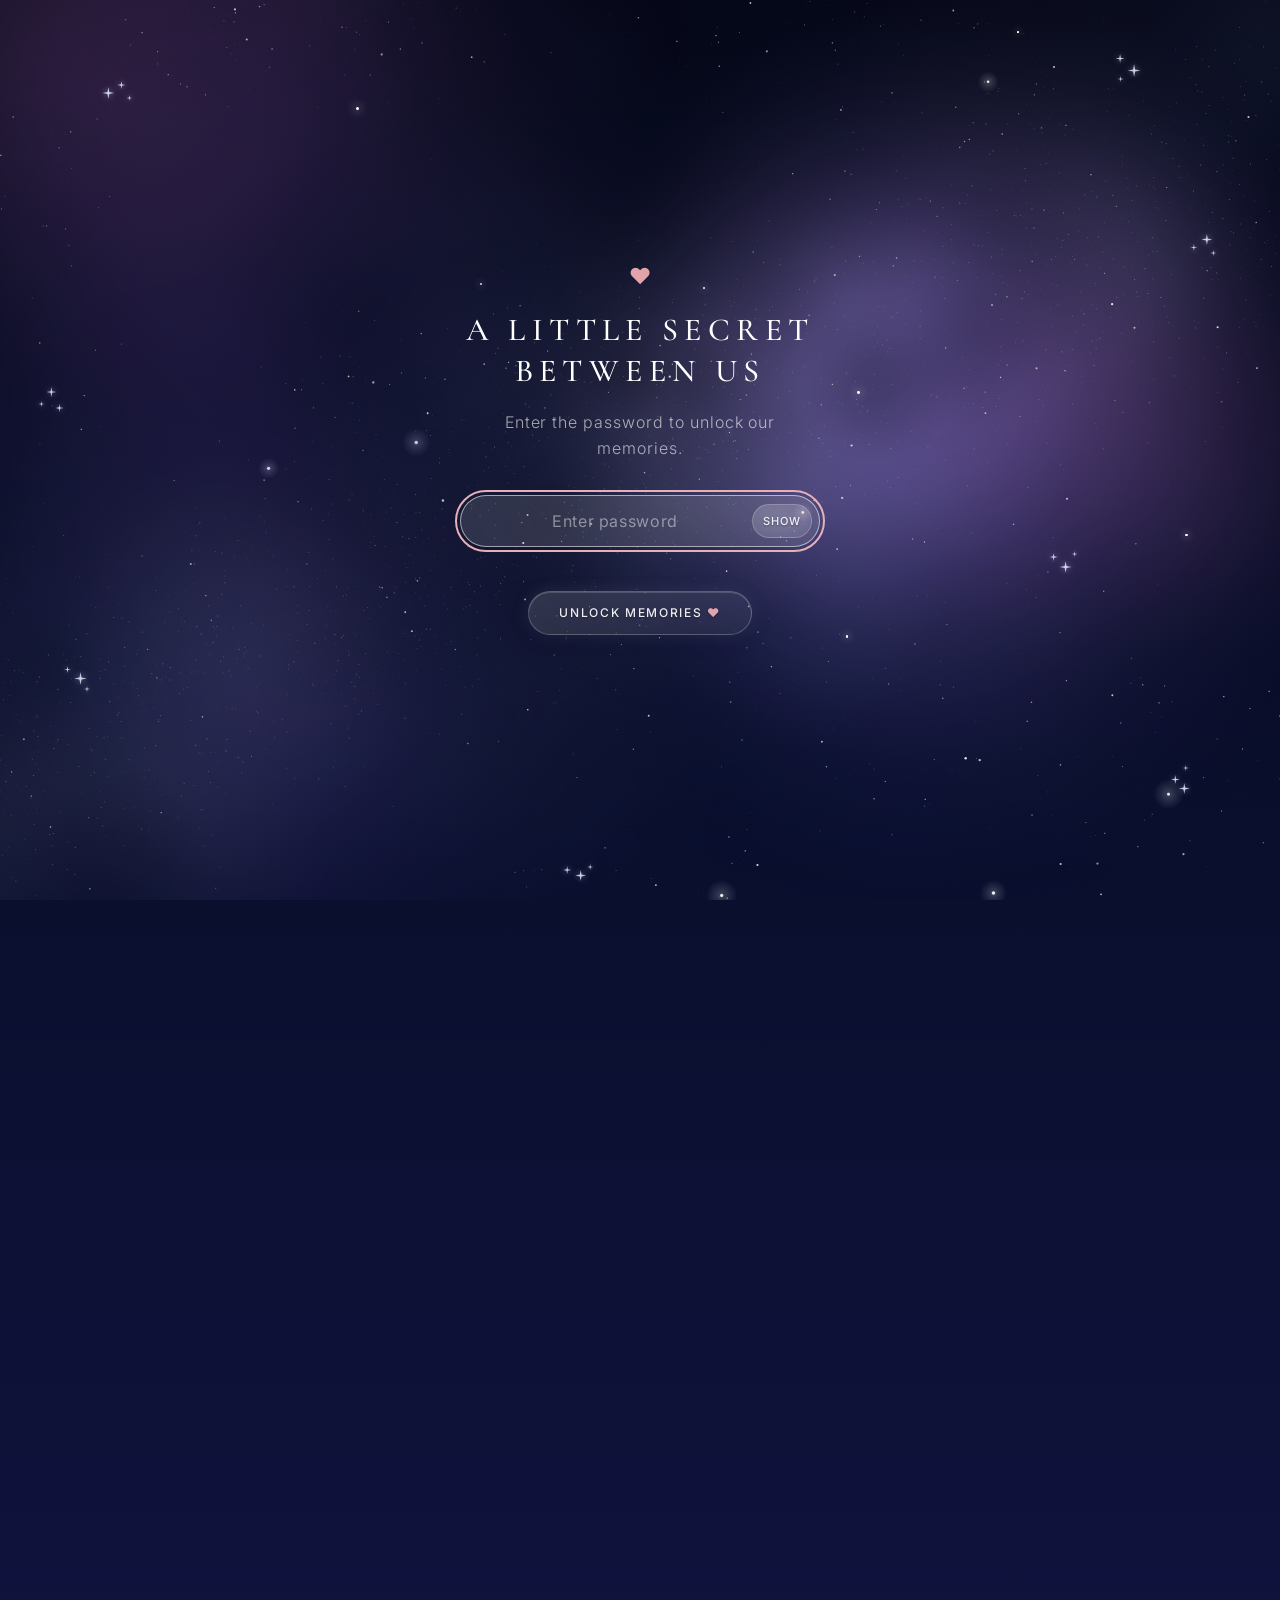
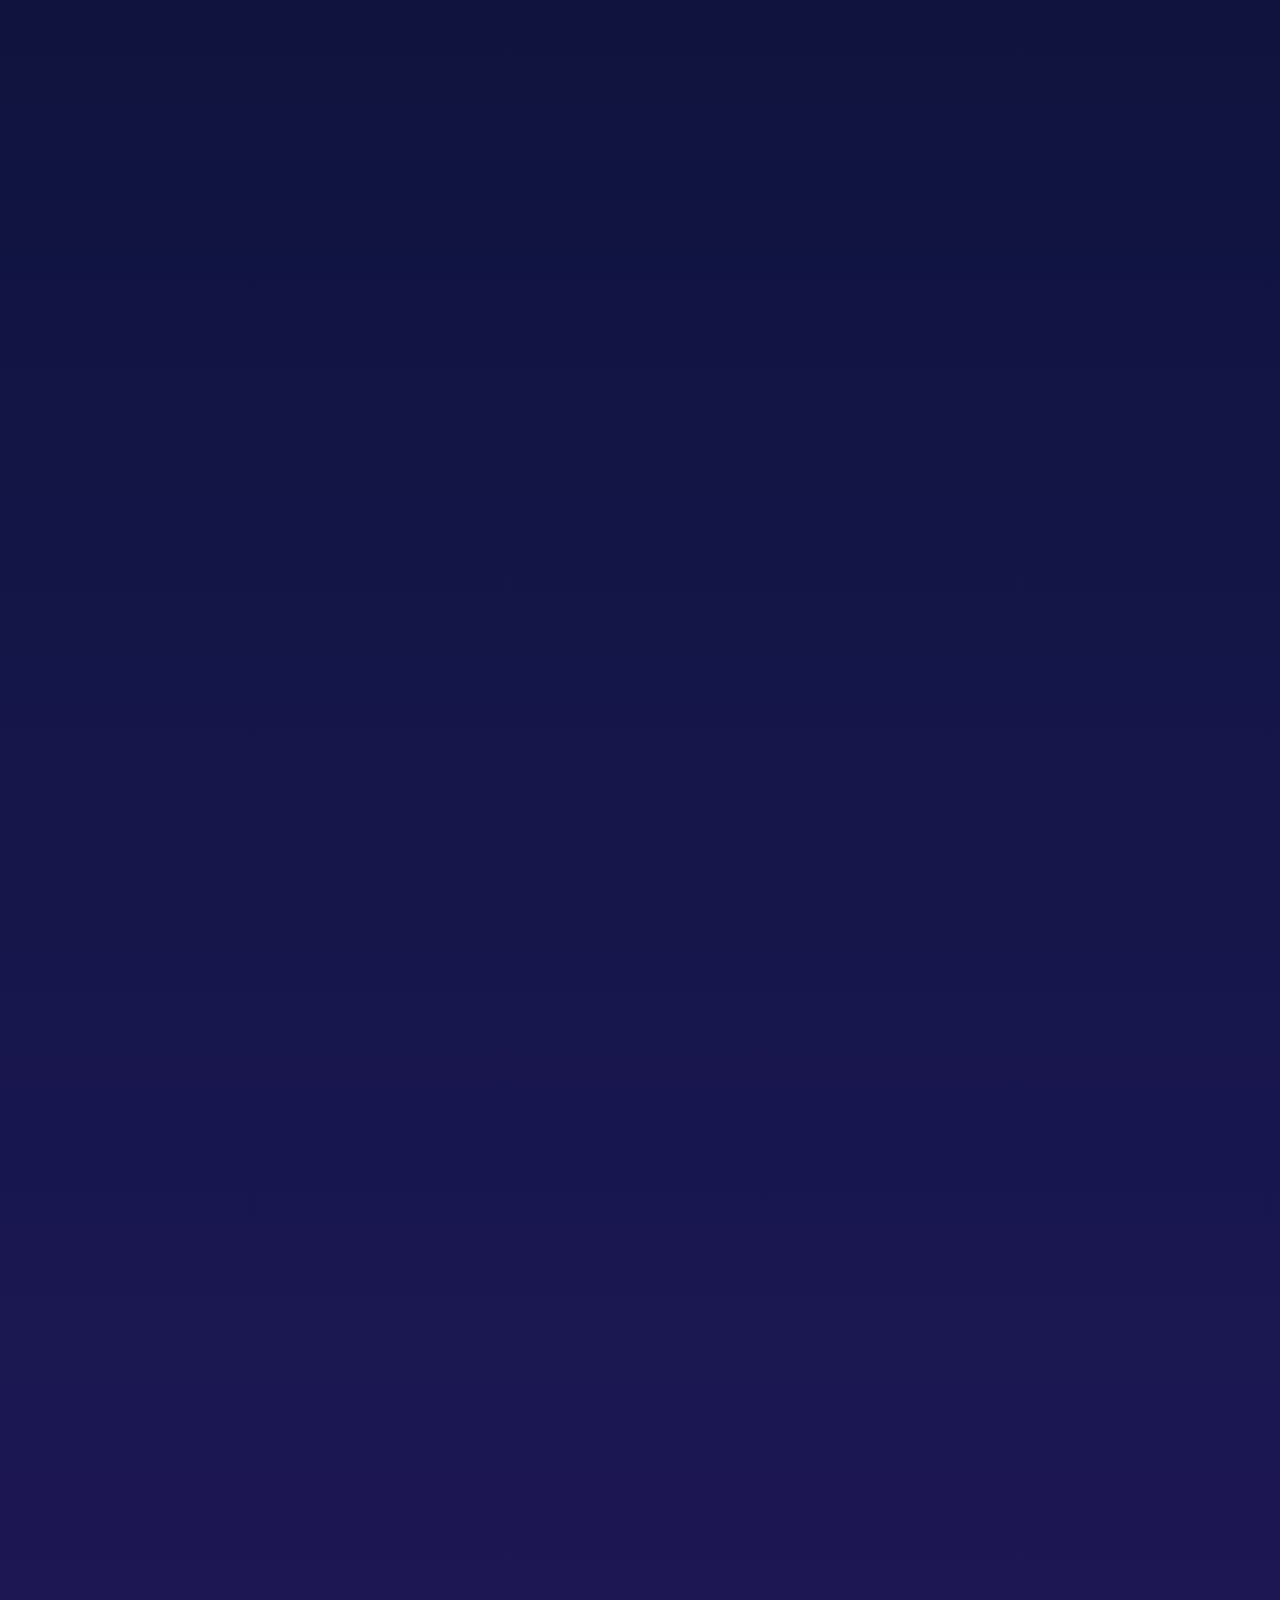
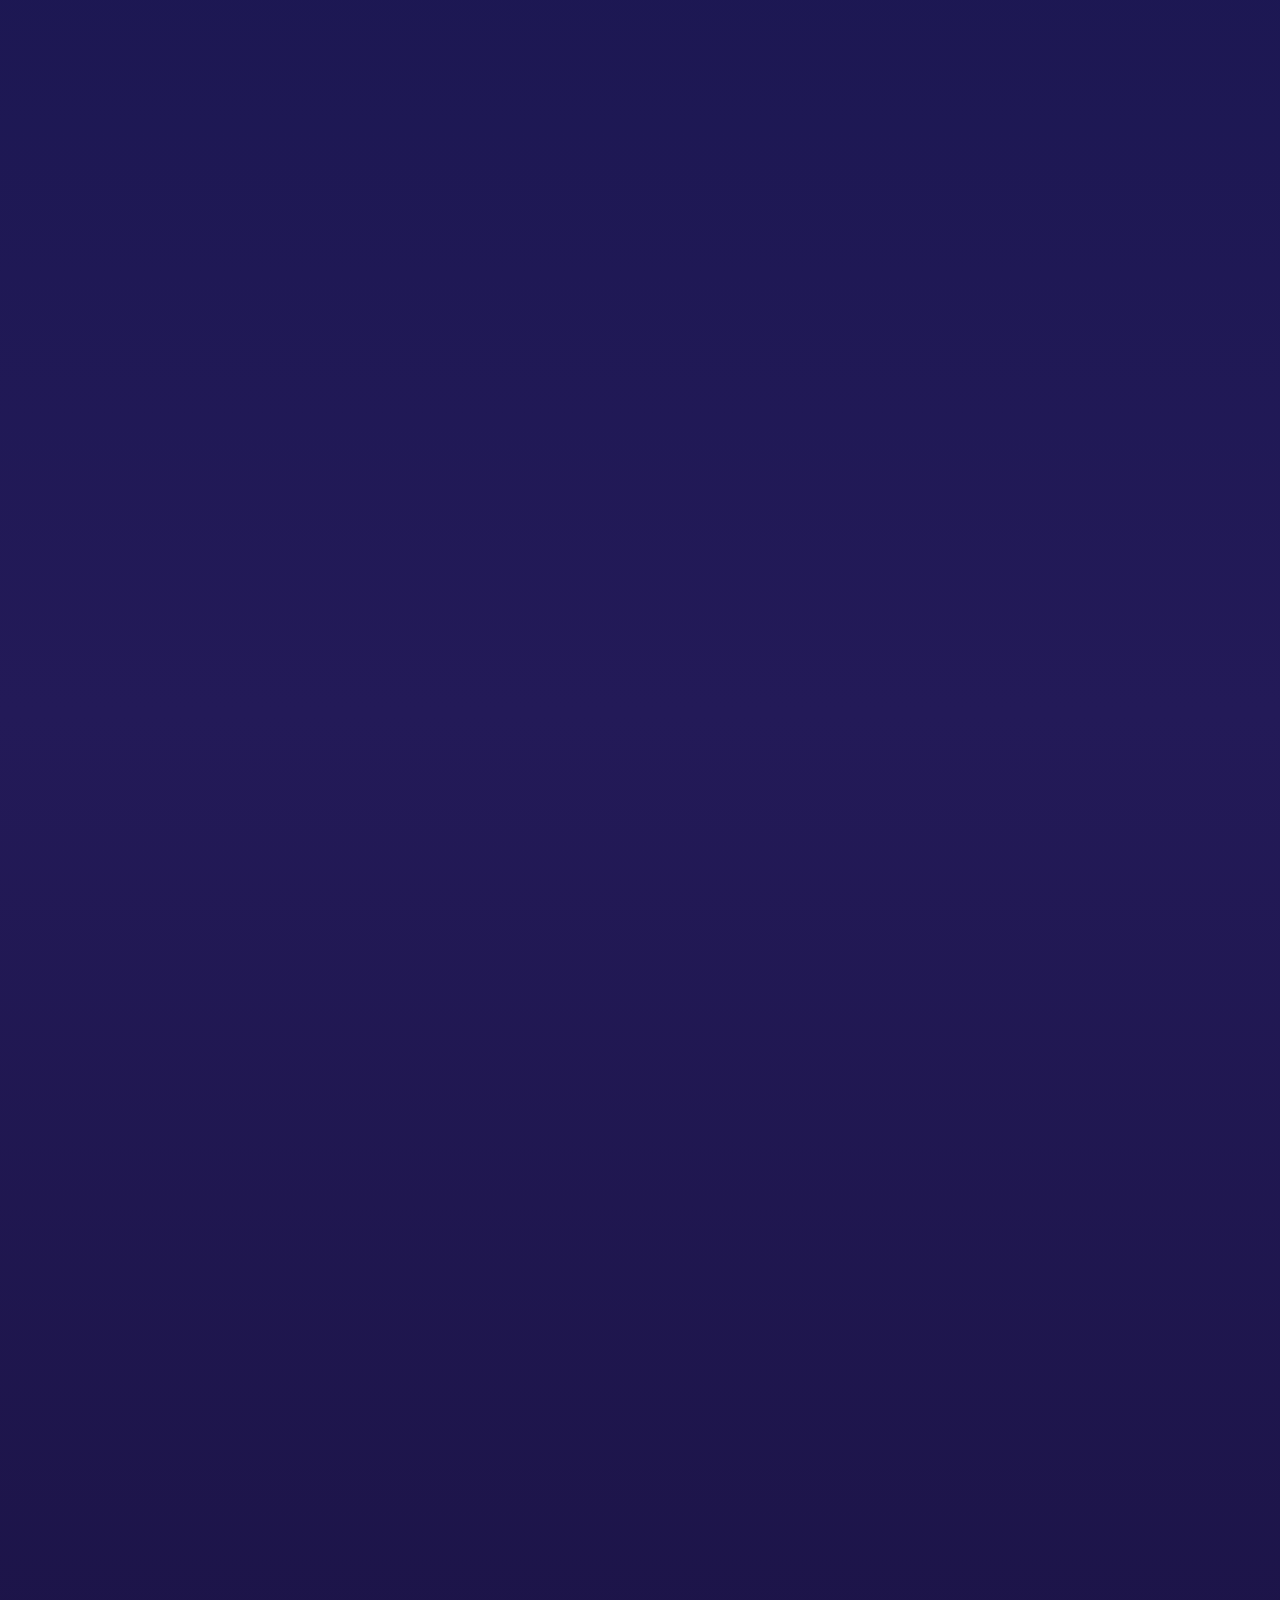
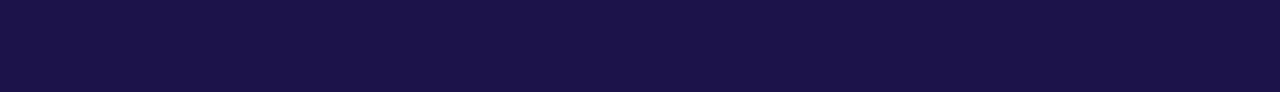
==== commit 0ef98756: "2" ====
--- a/index.html
+++ b/index.html
@@ -114,7 +114,7 @@
 
 <script src="js/sky.js?v=20261008a"></script>
 <script src="js/gate.js?v=20261008a"></script>
-<script src="js/script.js?v=20261008a"></script>
+<script src="js/script.js?v=20261117a"></script>
 <script src="js/ripple.js?v=20261009b"></script>
 <script src="js/review-popup.js?v=20261117a"></script>
 </body>
--- a/css/review.css
+++ b/css/review.css
@@ -154,12 +154,35 @@
 .review-stars { color: #e9c7a0; font: 400 19px/1 var(--sans); white-space: nowrap; }
 .review-score { color: #f0d9bd; font: 500 13px/1.3 var(--sans); }
 .gift-review-comment { margin: 12px 0 0; color: rgba(255, 255, 255, 0.86); font: 300 15px/1.75 var(--sans); overflow-wrap: anywhere; }
-.review-summary { text-align: center; }
-.review-summary > .review-rating { justify-content: center; margin-top: 18px; }
-.review-summary > .review-rating .review-stars { font-size: 24px; }
-.personal-note { margin-top: 56px; }
-.personal-note h2 { margin-bottom: 20px; }
-.personal-note blockquote { margin: 0; padding: 0 0 0 20px; border-left: 1px solid rgba(226, 163, 171, 0.7); color: rgba(255, 255, 255, 0.88); text-align: left; white-space: pre-line; font: 400 18px/1.8 var(--serif); }
+.review-summary { max-width: 760px; text-align: center; }
+.review-summary > h2,
+.personal-note h2 { font-size: clamp(22px, 5vw, 30px); letter-spacing: 0.12em; text-wrap: balance; }
+.review-summary #overall-rating { display: flex; justify-content: center; }
+.review-summary #overall-rating .review-rating {
+  justify-content: center;
+  gap: 12px;
+  margin-top: 18px;
+  padding: 12px clamp(14px, 4vw, 22px);
+  border: 1px solid rgba(255, 255, 255, 0.16);
+  border-radius: 999px;
+  background: linear-gradient(135deg, rgba(255, 255, 255, 0.1), rgba(255, 255, 255, 0.035));
+  box-shadow: inset 0 1px 0 rgba(255, 255, 255, 0.08), 0 10px 30px rgba(5, 8, 30, 0.16);
+}
+.review-summary #overall-rating .review-stars { font-size: clamp(16px, 4.2vw, 24px); }
+.personal-note { margin-top: 42px; }
+.personal-note h2 { margin-bottom: 18px; }
+.personal-note blockquote {
+  margin: 0;
+  padding: 24px clamp(18px, 5vw, 34px);
+  border: 1px solid rgba(255, 255, 255, 0.14);
+  border-radius: 20px;
+  background: linear-gradient(145deg, rgba(255, 255, 255, 0.09), rgba(255, 255, 255, 0.035));
+  box-shadow: inset 0 1px 0 rgba(255, 255, 255, 0.08), 0 14px 36px rgba(5, 8, 30, 0.16);
+  color: rgba(255, 255, 255, 0.86);
+  text-align: left;
+  white-space: pre-line;
+  font: 300 15px/1.75 var(--sans);
+}
 
 /* ---- stars ---- */
 .stars-row { display: flex; gap: 2px; }
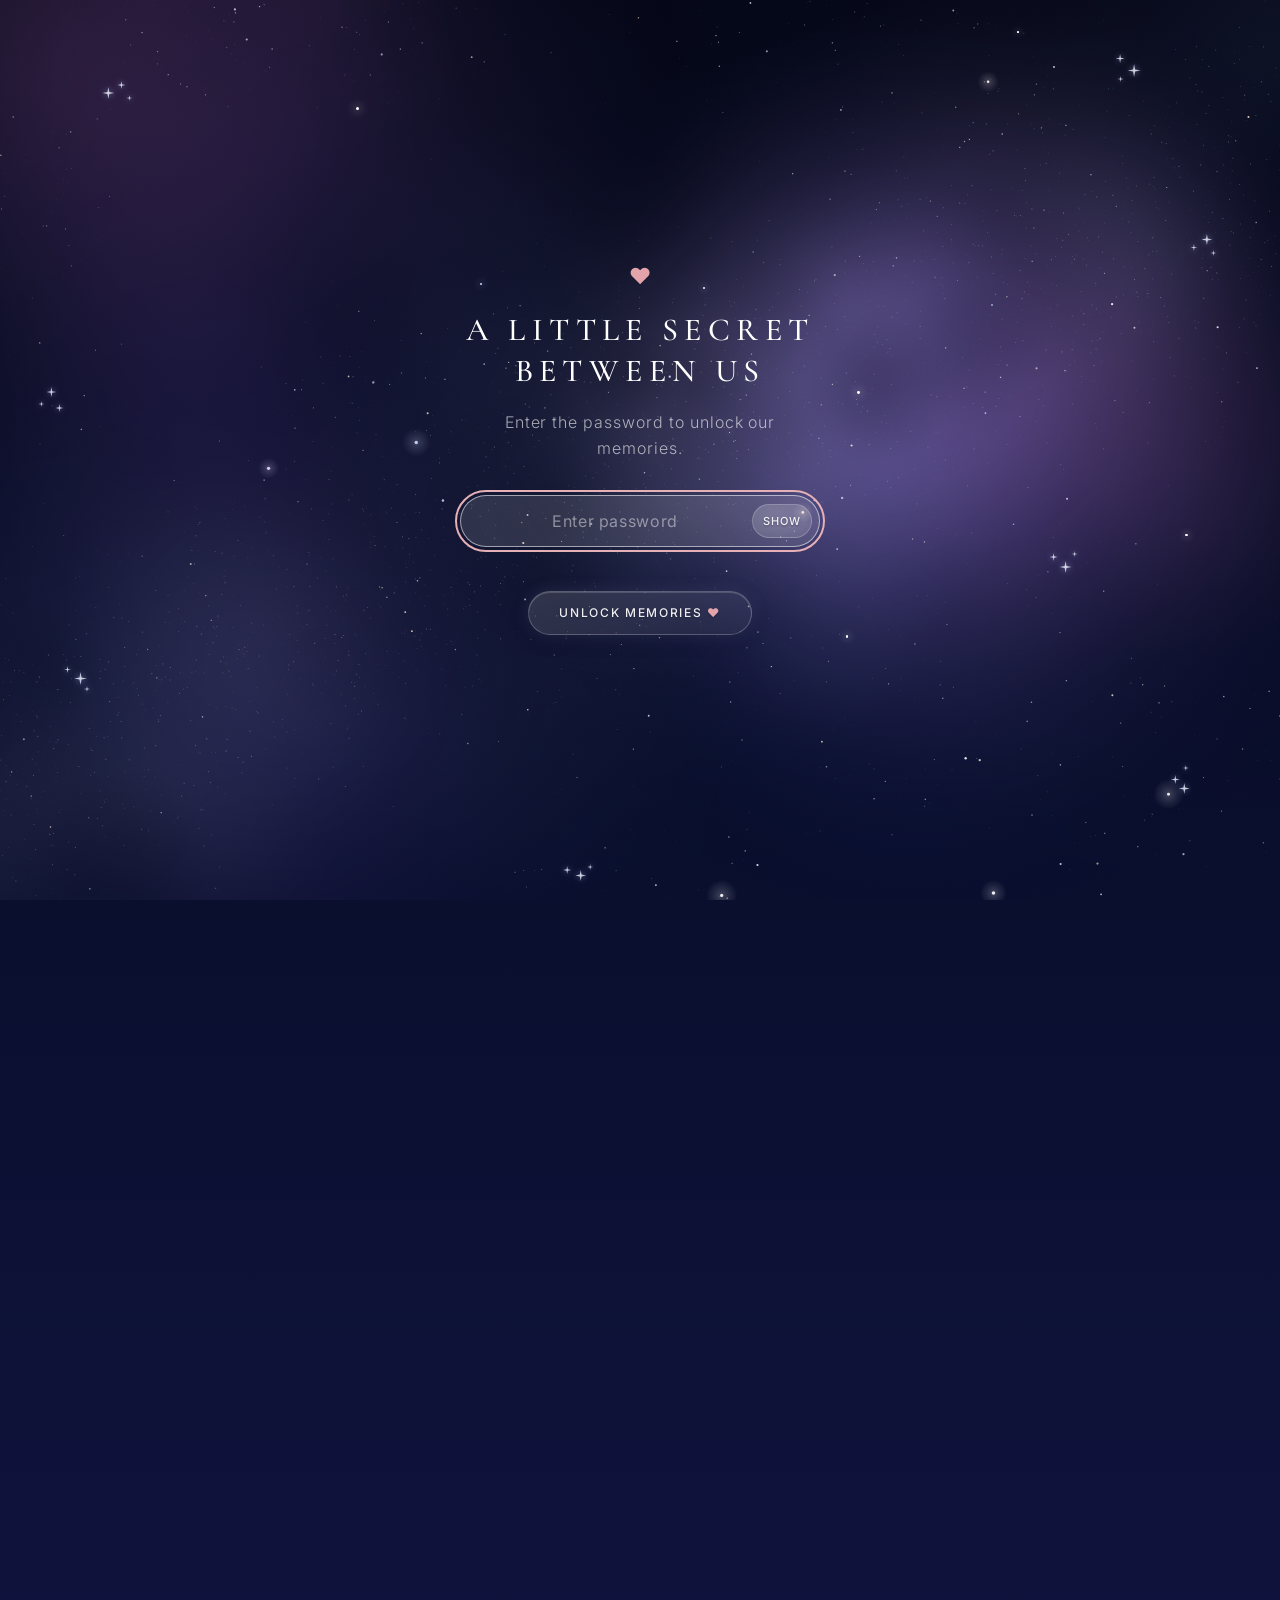
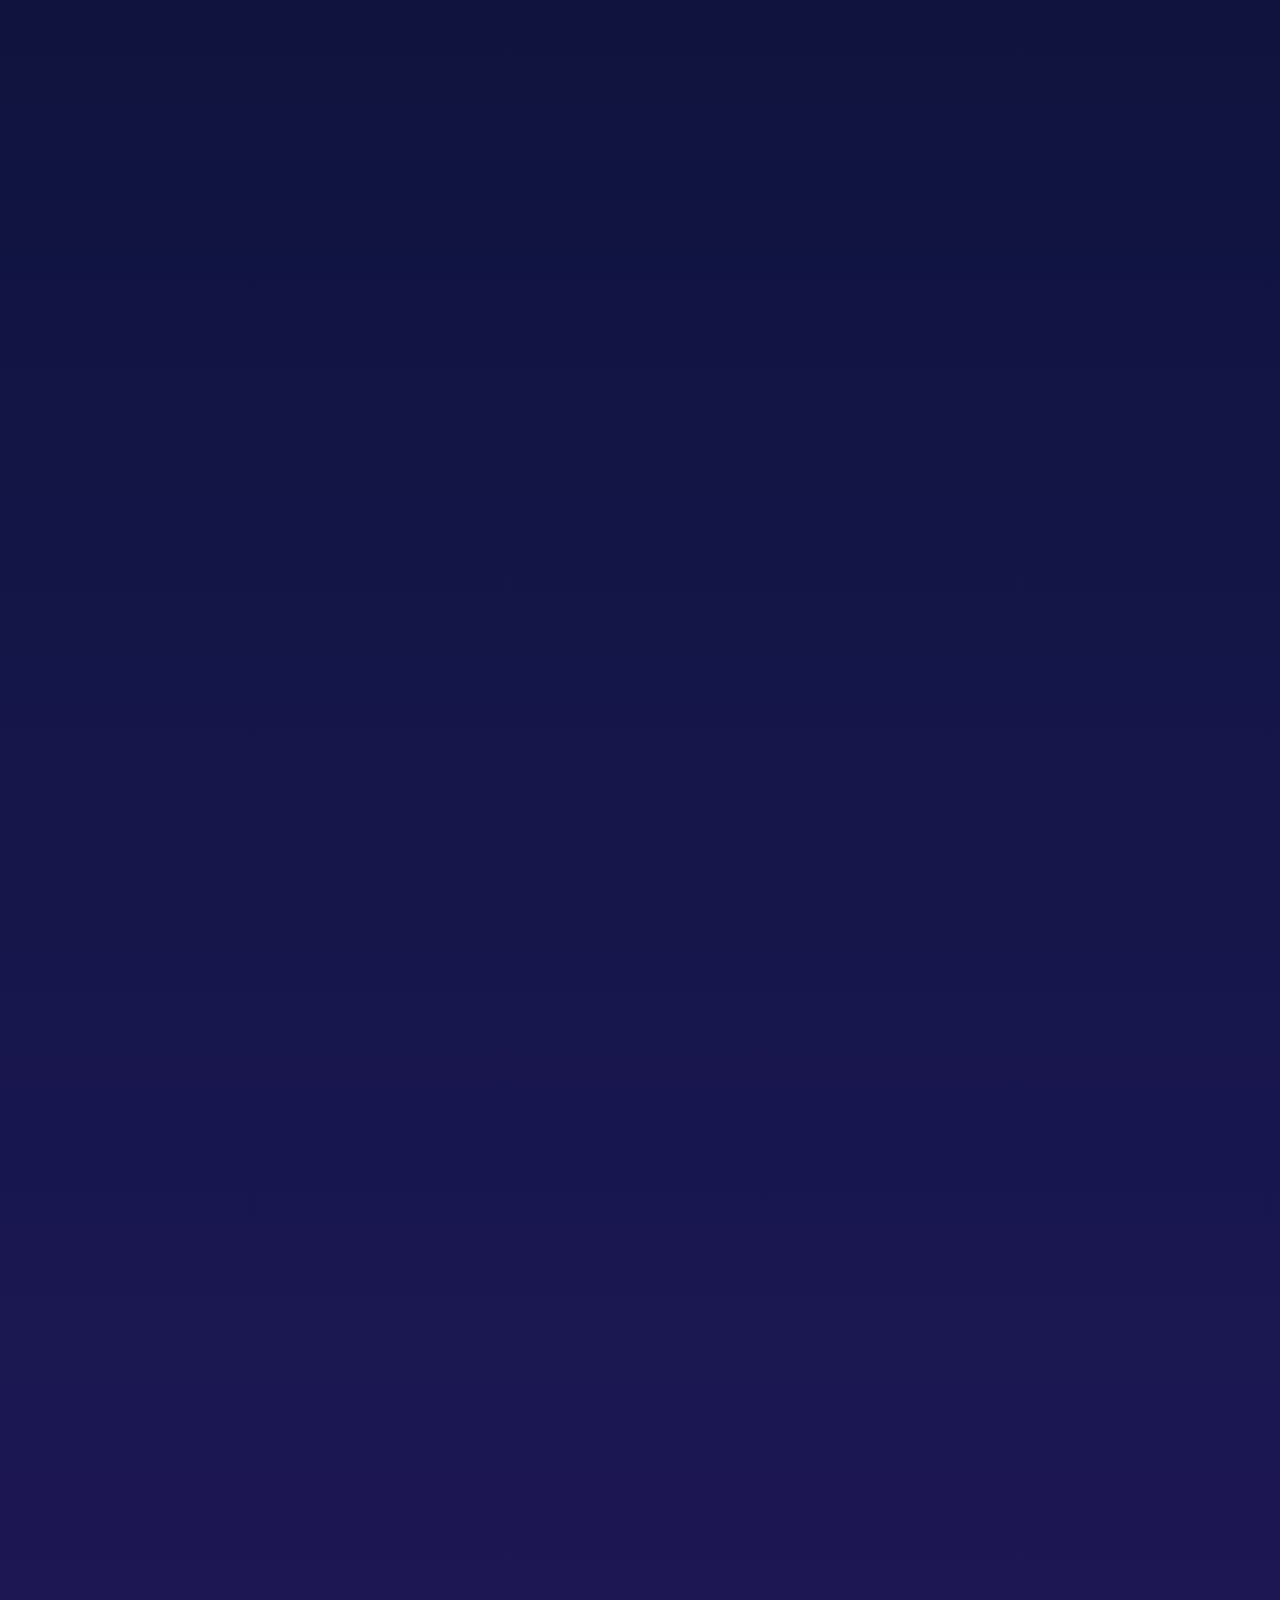
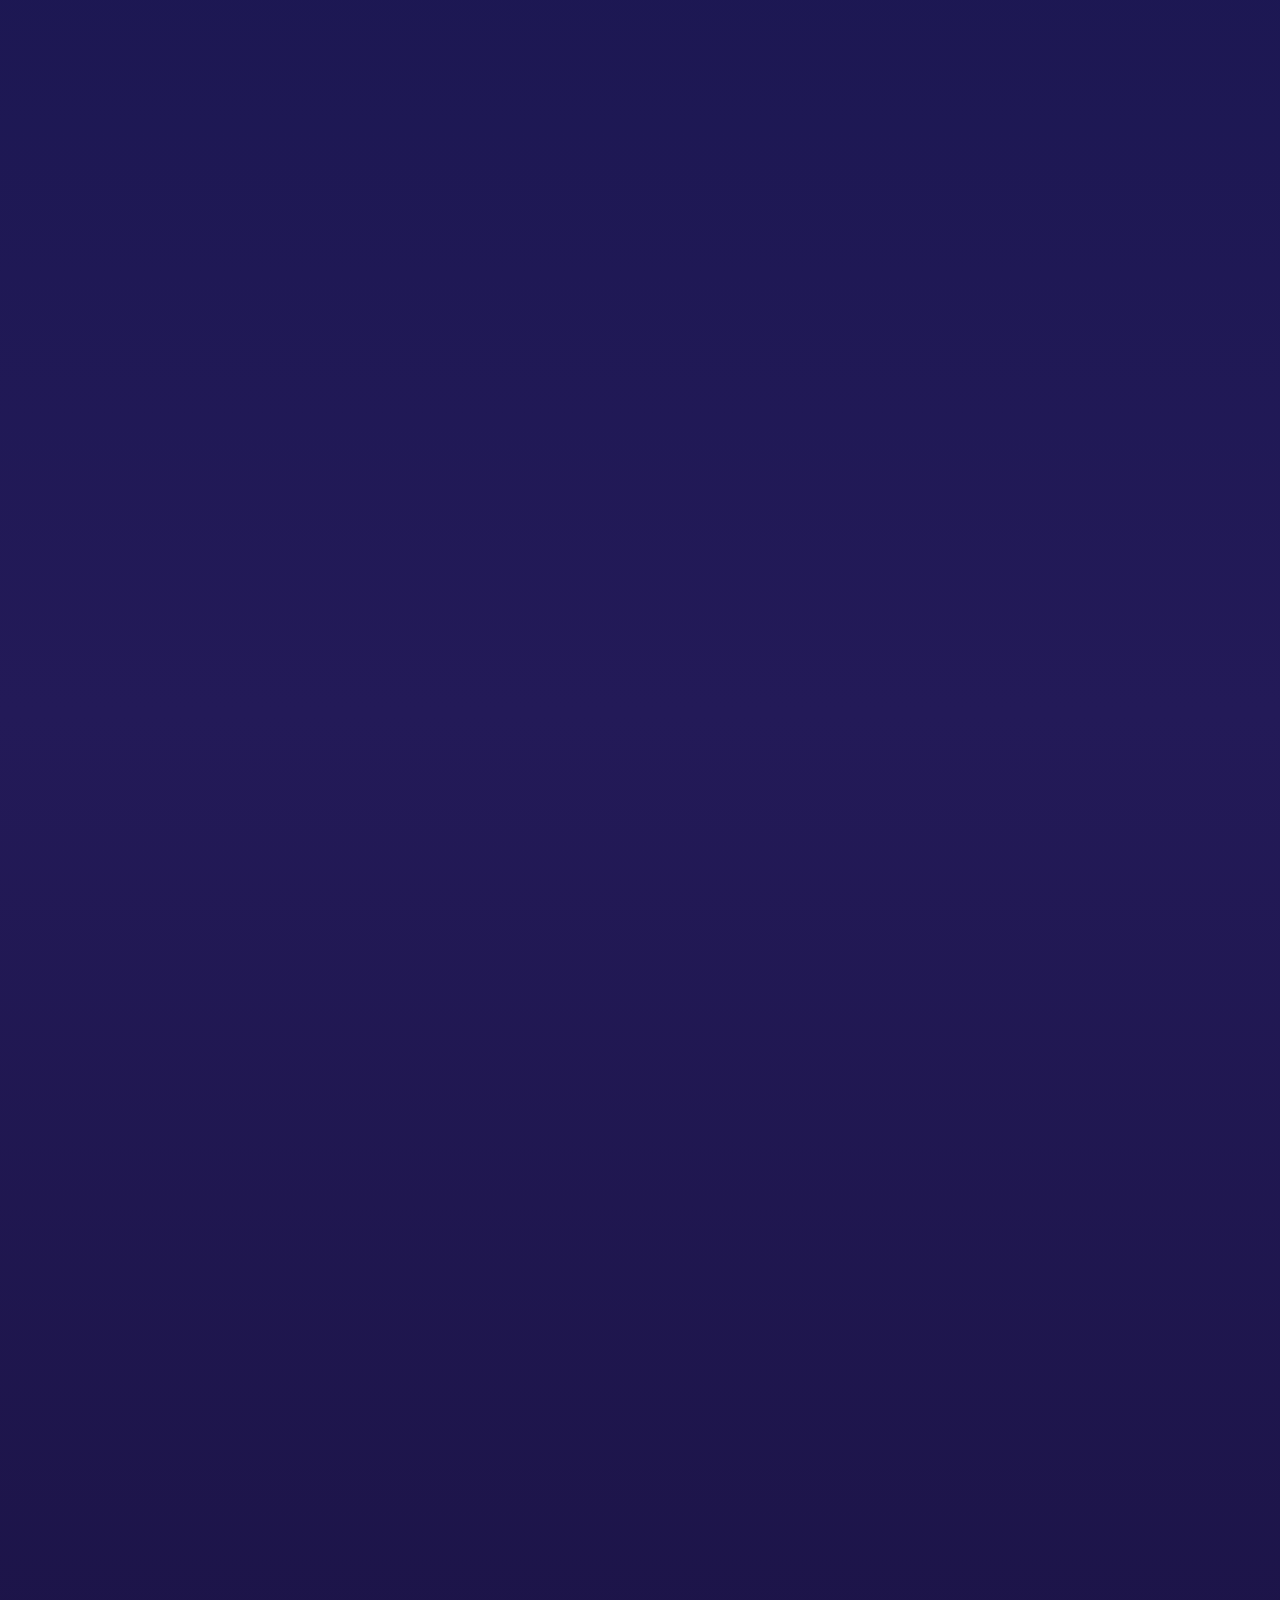
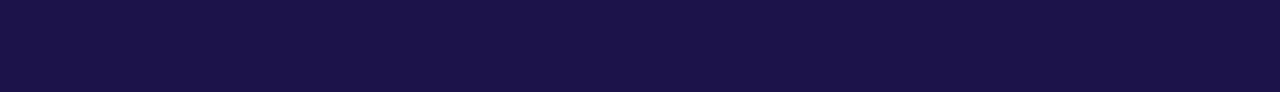
==== commit 5069dc50: "Final" ====
--- a/index.html
+++ b/index.html
@@ -15,7 +15,7 @@
   <link rel="preconnect" href="https://fonts.googleapis.com">
   <link rel="preconnect" href="https://fonts.gstatic.com" crossorigin>
   <link rel="stylesheet" href="https://fonts.googleapis.com/css2?family=Cormorant+Garamond:wght@400;500;600&family=Inter:wght@300;400;500&display=swap">
-  <link rel="stylesheet" href="css/style.css?v=20261009b">
+  <link rel="stylesheet" href="css/style.css?v=20261118a">
   <link rel="stylesheet" href="css/review.css?v=20261011i">
   <noscript><style>.birthday-loader { display: none; } html.no-scroll { overflow: auto; }</style></noscript>
 </head>
@@ -99,10 +99,16 @@
   <button type="button" class="lb-btn lb-fav" id="lb-fav" aria-pressed="false" aria-label="Add to favorites">&#9825;</button>
 
   <div class="lb-stage" id="lb-stage">
-    <div class="lb-frame" id="lb-frame"><img id="lb-img" alt="" draggable="false"></div>
+    <div class="lb-frame" id="lb-frame"><img id="lb-img" alt="" draggable="false"><div class="lb-watermark" id="lb-watermark" aria-hidden="true"></div></div>
   </div>
   <div class="lb-bottom">
     <p class="lb-caption" id="lb-caption" hidden></p>
+    <div class="lb-zoom glass" role="group" aria-label="Image zoom">
+      <button type="button" id="lb-zoom-out" aria-label="Zoom out">&minus;</button>
+      <span id="lb-zoom-level" aria-live="polite">100%</span>
+      <button type="button" id="lb-zoom-in" aria-label="Zoom in">+</button>
+      <button type="button" id="lb-zoom-reset" aria-label="Reset zoom">Reset</button>
+    </div>
     <div class="lb-ratios glass" id="lb-ratios" role="group" aria-label="Crop shape"></div>
     <div class="lb-bar glass">
       <button type="button" class="lb-nav" id="lb-prev" aria-label="Previous photo">&#8249;</button>
@@ -114,7 +120,7 @@
 
 <script src="js/sky.js?v=20261008a"></script>
 <script src="js/gate.js?v=20261008a"></script>
-<script src="js/script.js?v=20261117a"></script>
+<script src="js/script.js?v=20261118a"></script>
 <script src="js/ripple.js?v=20261009b"></script>
 <script src="js/review-popup.js?v=20261117a"></script>
 </body>
--- a/css/style.css
+++ b/css/style.css
@@ -317,6 +317,7 @@
 }
 
 .lb-frame {
+  position: relative;
   flex: none;
   overflow: hidden;
   border-radius: 10px;
@@ -339,6 +340,70 @@
   user-select: none;
   -webkit-user-select: none;
   -webkit-user-drag: none;
+}
+
+.lb-frame img {
+  transform-origin: center;
+  will-change: transform;
+}
+
+.lb-watermark {
+  position: absolute;
+  z-index: 1;
+  inset: 0;
+  display: grid;
+  grid-template: repeat(4, 1fr) / repeat(3, 1fr);
+  align-items: center;
+  justify-items: center;
+  overflow: hidden;
+  pointer-events: none;
+  user-select: none;
+}
+
+.lb-watermark span {
+  color: rgba(255, 255, 255, 0.62);
+  font: 500 11px/1 var(--sans);
+  letter-spacing: 0.08em;
+  text-align: center;
+  text-shadow: 0 1px 3px rgba(0, 0, 0, 0.8);
+  white-space: nowrap;
+  transform: rotate(-24deg);
+}
+
+.lb-stage {
+  touch-action: none;
+}
+
+.lb-zoom {
+  display: flex;
+  align-items: center;
+  gap: 8px;
+  padding: 4px 8px;
+  border-radius: 999px;
+}
+
+.lb-zoom button {
+  min-width: 36px;
+  min-height: 34px;
+  padding: 0 10px;
+  border: 0;
+  border-radius: 999px;
+  background: transparent;
+  color: #fff;
+  font: 500 14px/1 var(--sans);
+  cursor: pointer;
+  touch-action: manipulation;
+}
+
+.lb-zoom button:hover {
+  background: rgba(255, 255, 255, 0.14);
+}
+
+.lb-zoom span {
+  min-width: 42px;
+  color: rgba(255, 255, 255, 0.82);
+  font: 400 12px/1 var(--sans);
+  text-align: center;
 }
 
 .lb-btn {
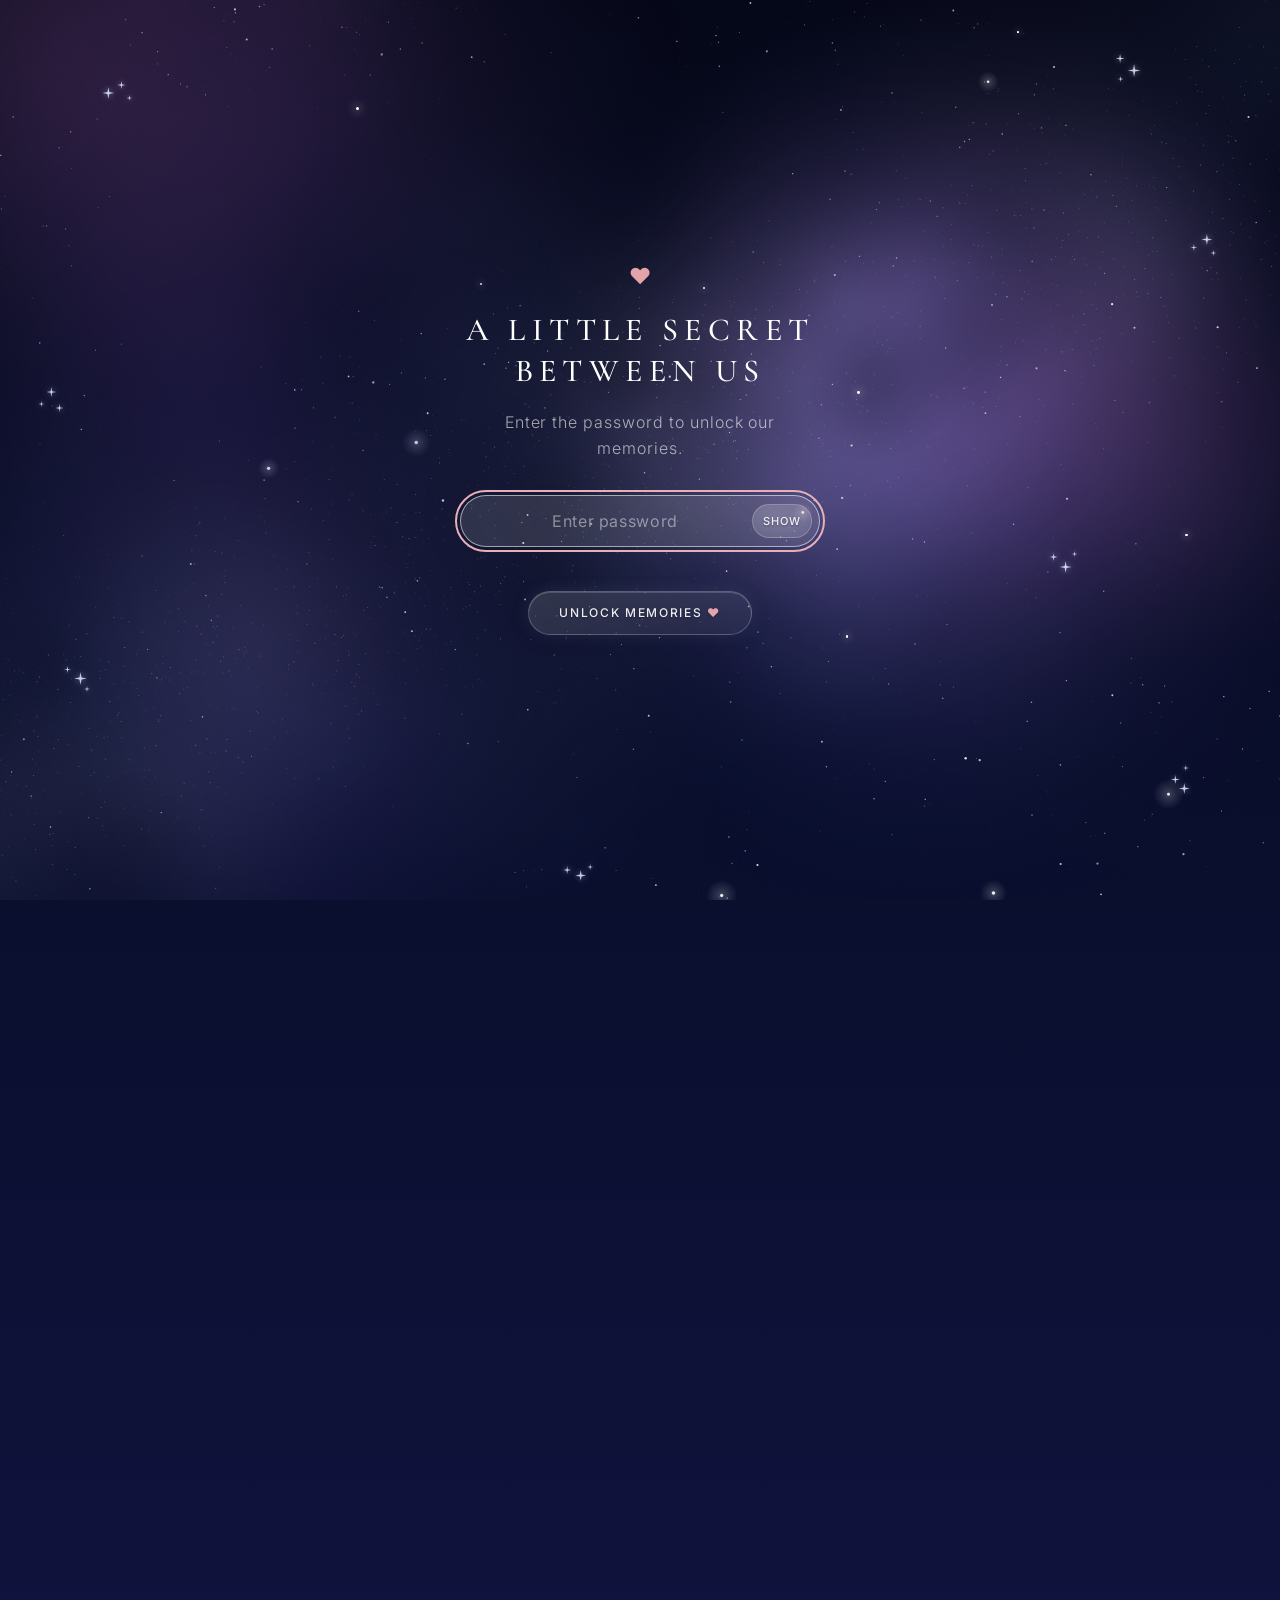
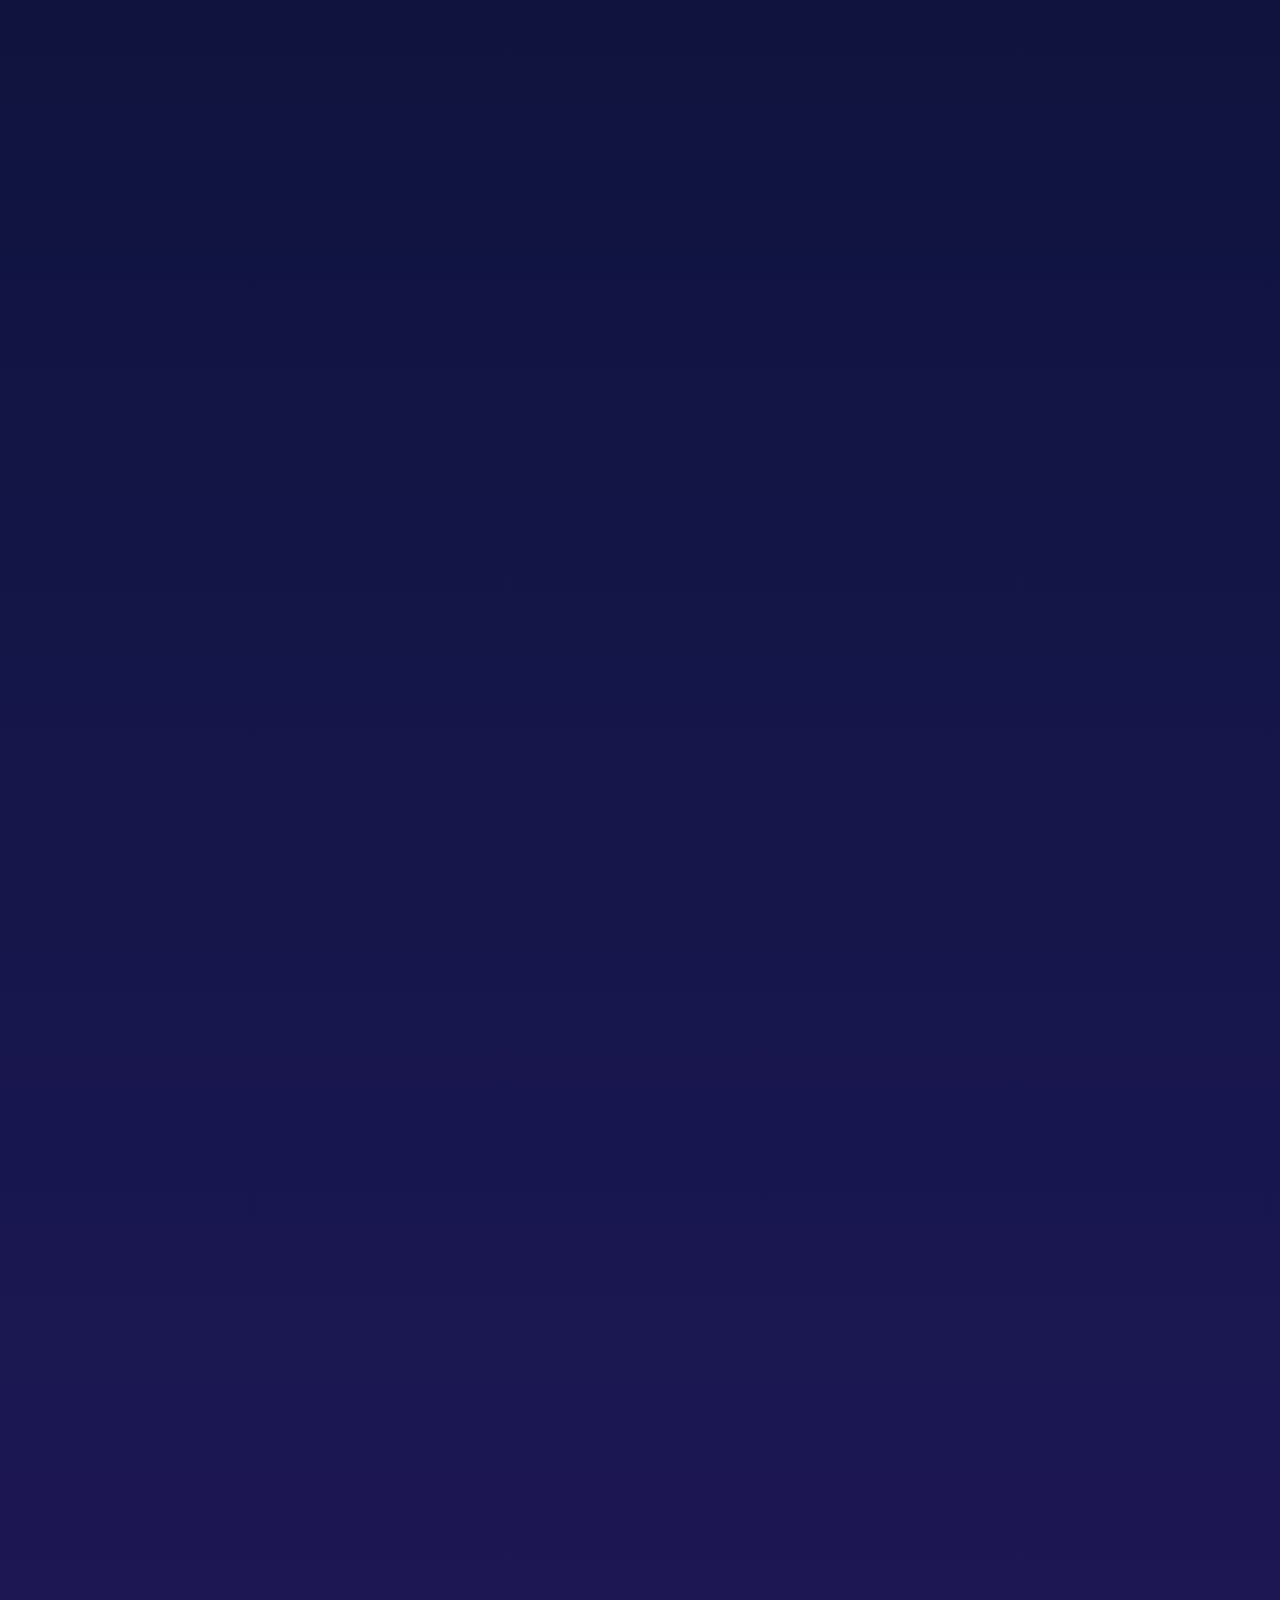
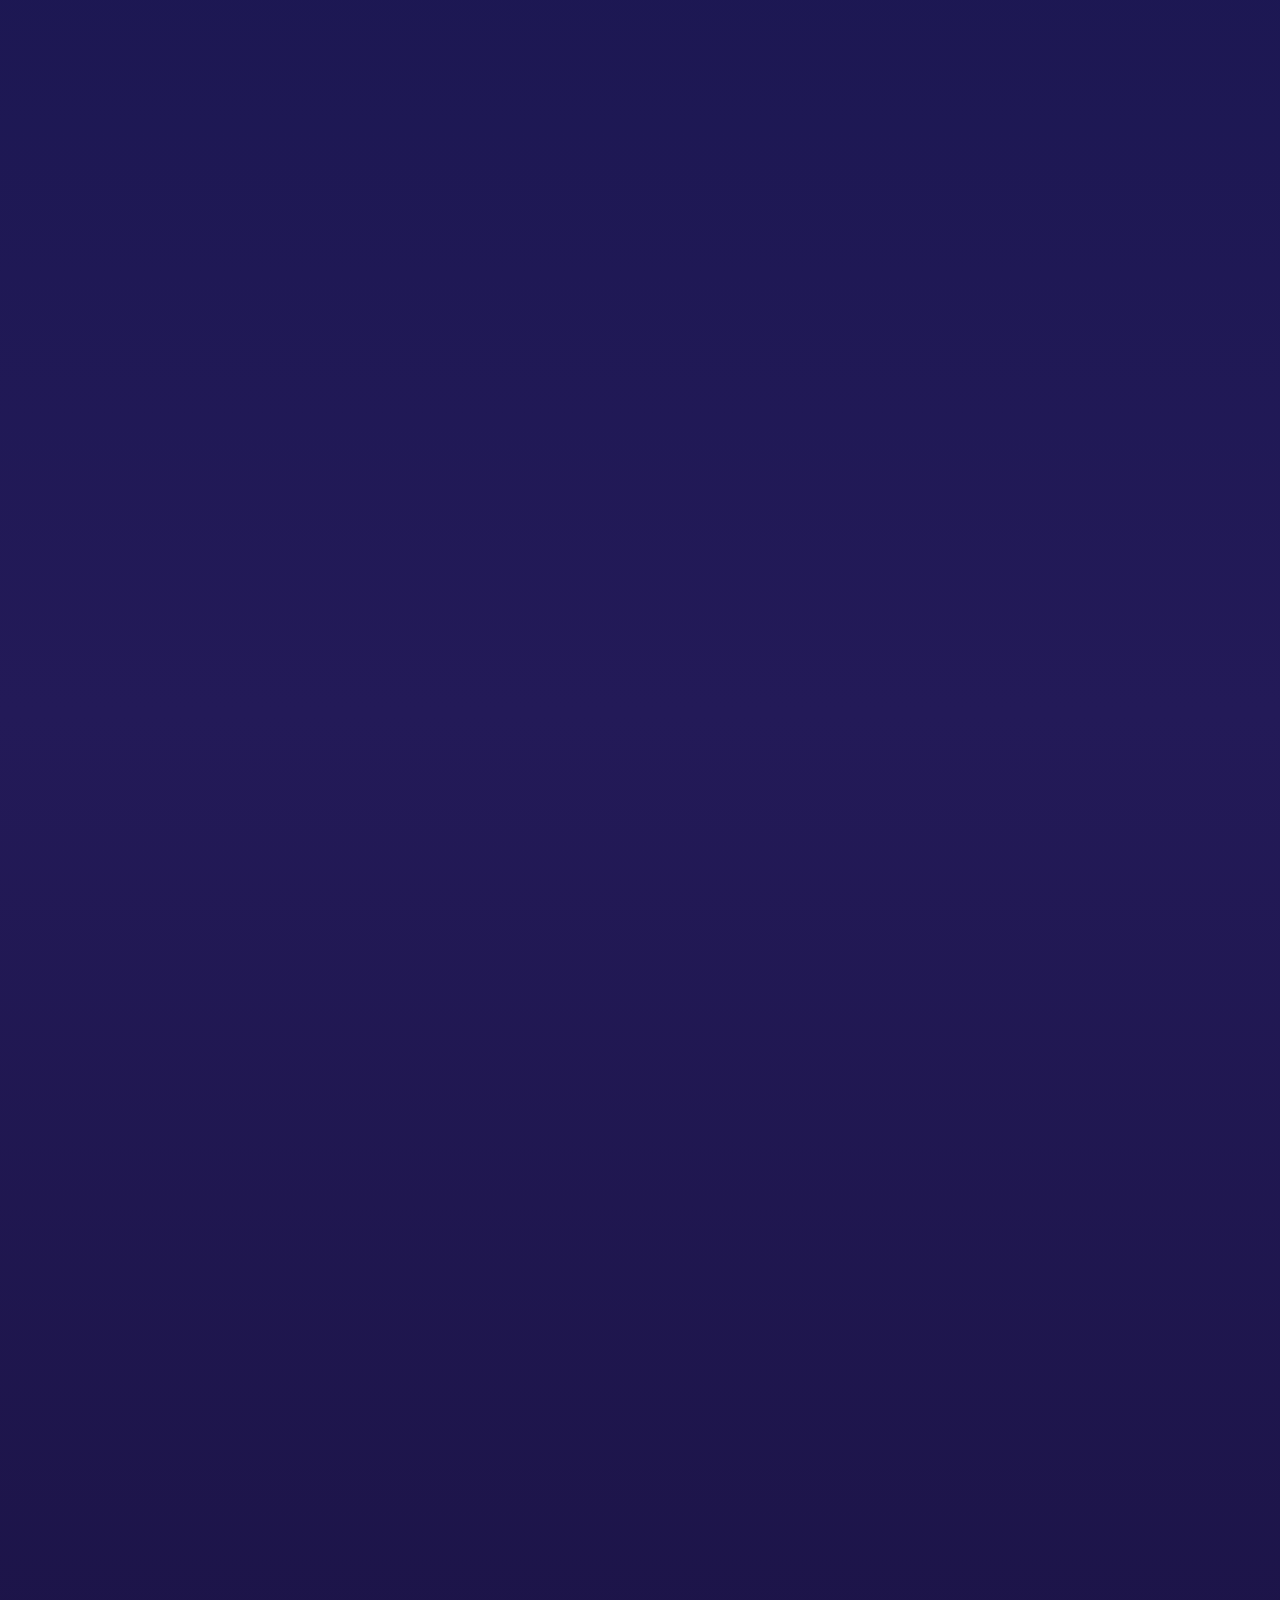
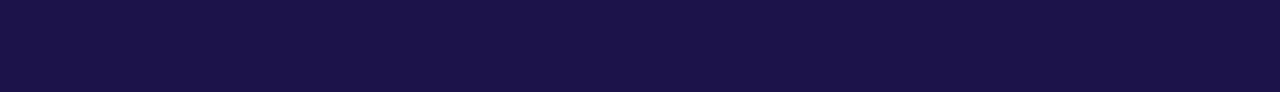
==== commit 8453f69b: "Final" ====
--- a/index.html
+++ b/index.html
@@ -99,7 +99,7 @@
   <button type="button" class="lb-btn lb-fav" id="lb-fav" aria-pressed="false" aria-label="Add to favorites">&#9825;</button>
 
   <div class="lb-stage" id="lb-stage">
-    <div class="lb-frame" id="lb-frame"><img id="lb-img" alt="" draggable="false"><div class="lb-watermark" id="lb-watermark" aria-hidden="true"></div></div>
+    <div class="lb-frame" id="lb-frame"><img id="lb-img" alt="" draggable="false"></div>
   </div>
   <div class="lb-bottom">
     <p class="lb-caption" id="lb-caption" hidden></p>
--- a/css/style.css
+++ b/css/style.css
@@ -347,29 +347,6 @@
   will-change: transform;
 }
 
-.lb-watermark {
-  position: absolute;
-  z-index: 1;
-  inset: 0;
-  display: grid;
-  grid-template: repeat(4, 1fr) / repeat(3, 1fr);
-  align-items: center;
-  justify-items: center;
-  overflow: hidden;
-  pointer-events: none;
-  user-select: none;
-}
-
-.lb-watermark span {
-  color: rgba(255, 255, 255, 0.62);
-  font: 500 11px/1 var(--sans);
-  letter-spacing: 0.08em;
-  text-align: center;
-  text-shadow: 0 1px 3px rgba(0, 0, 0, 0.8);
-  white-space: nowrap;
-  transform: rotate(-24deg);
-}
-
 .lb-stage {
   touch-action: none;
 }
